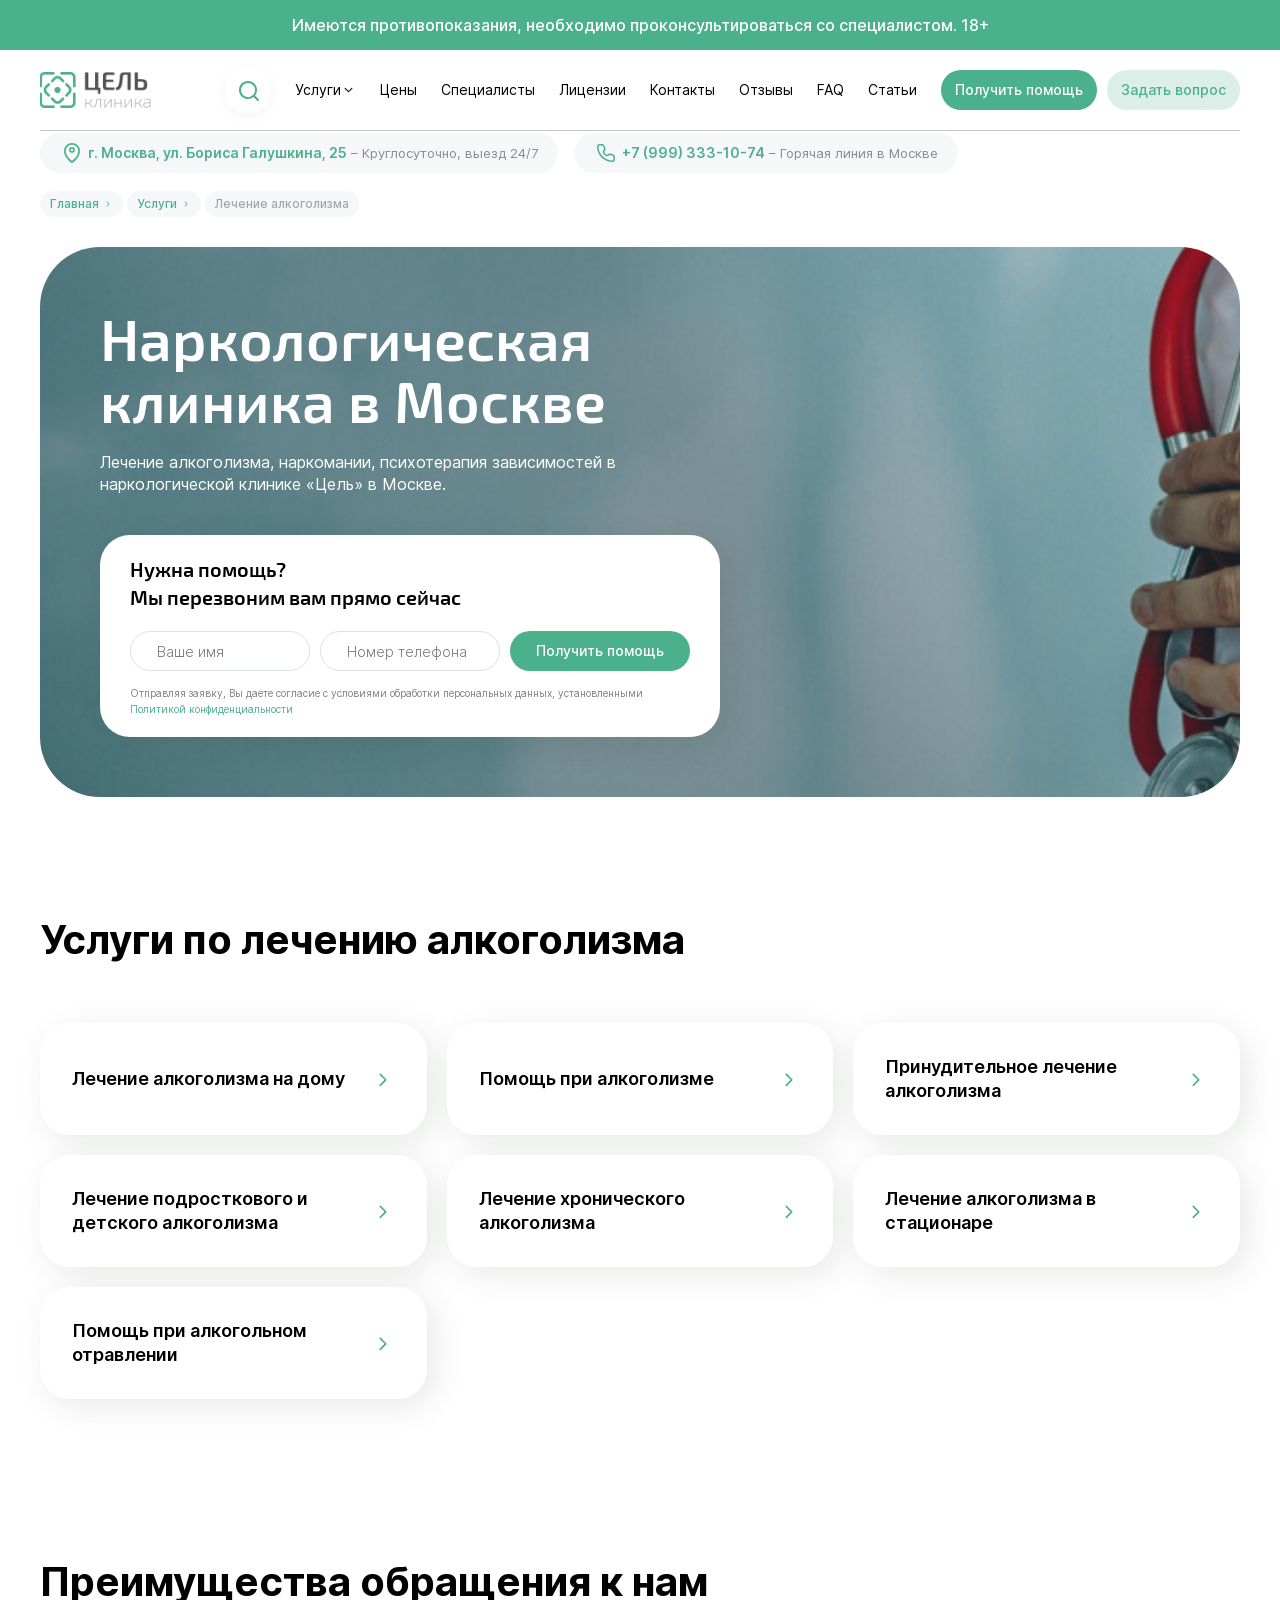
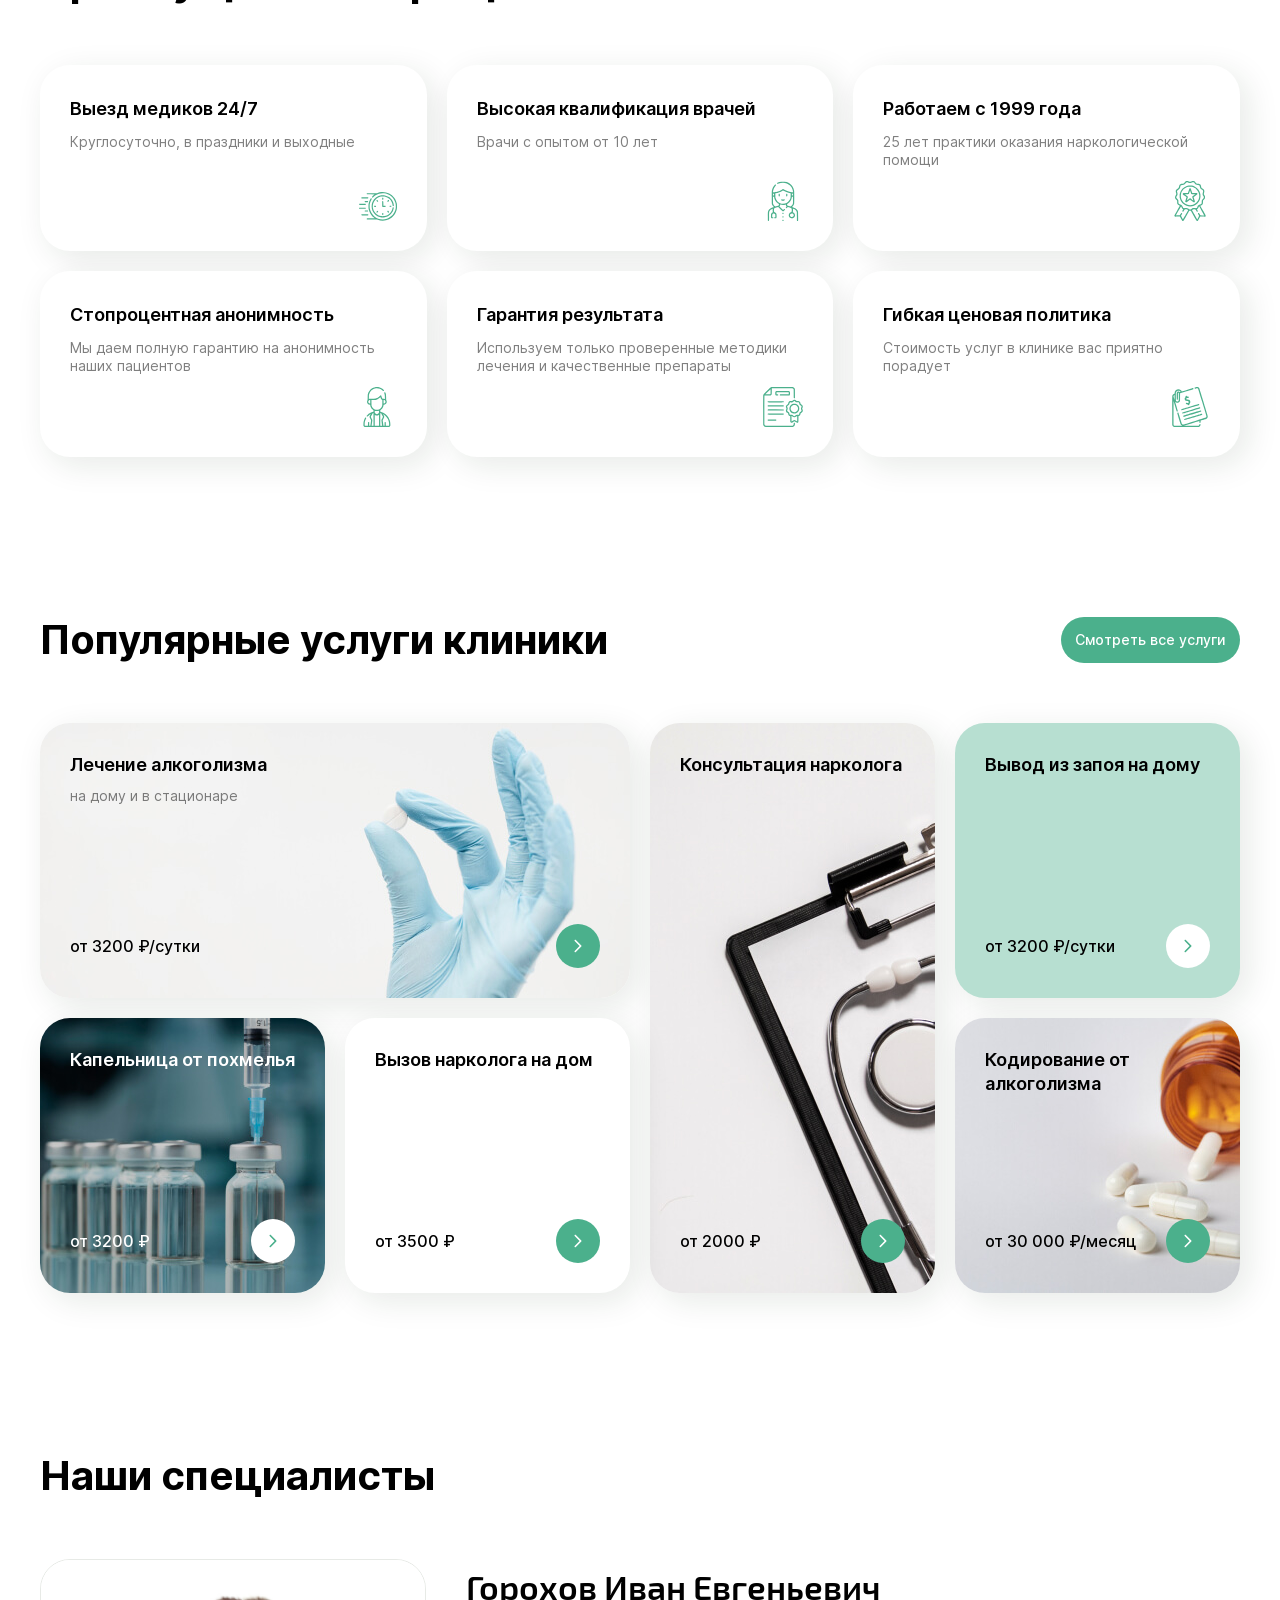
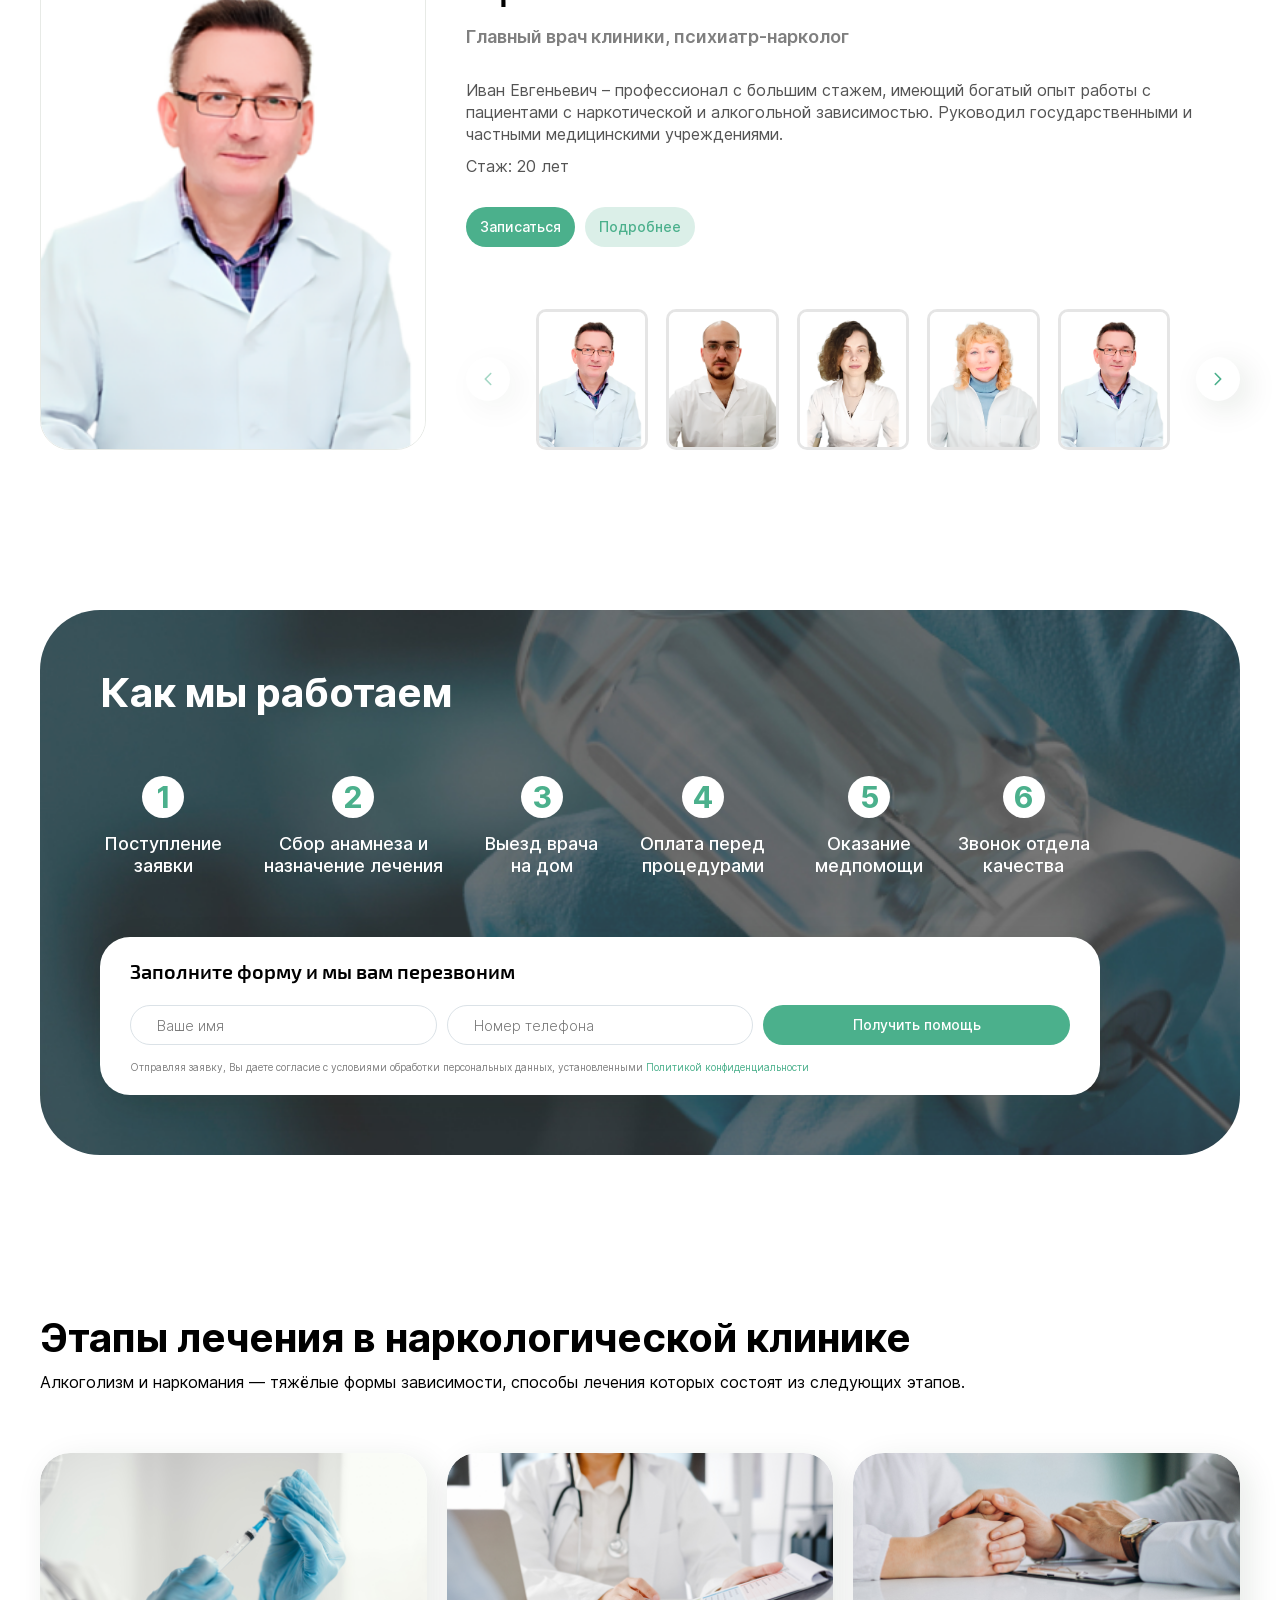
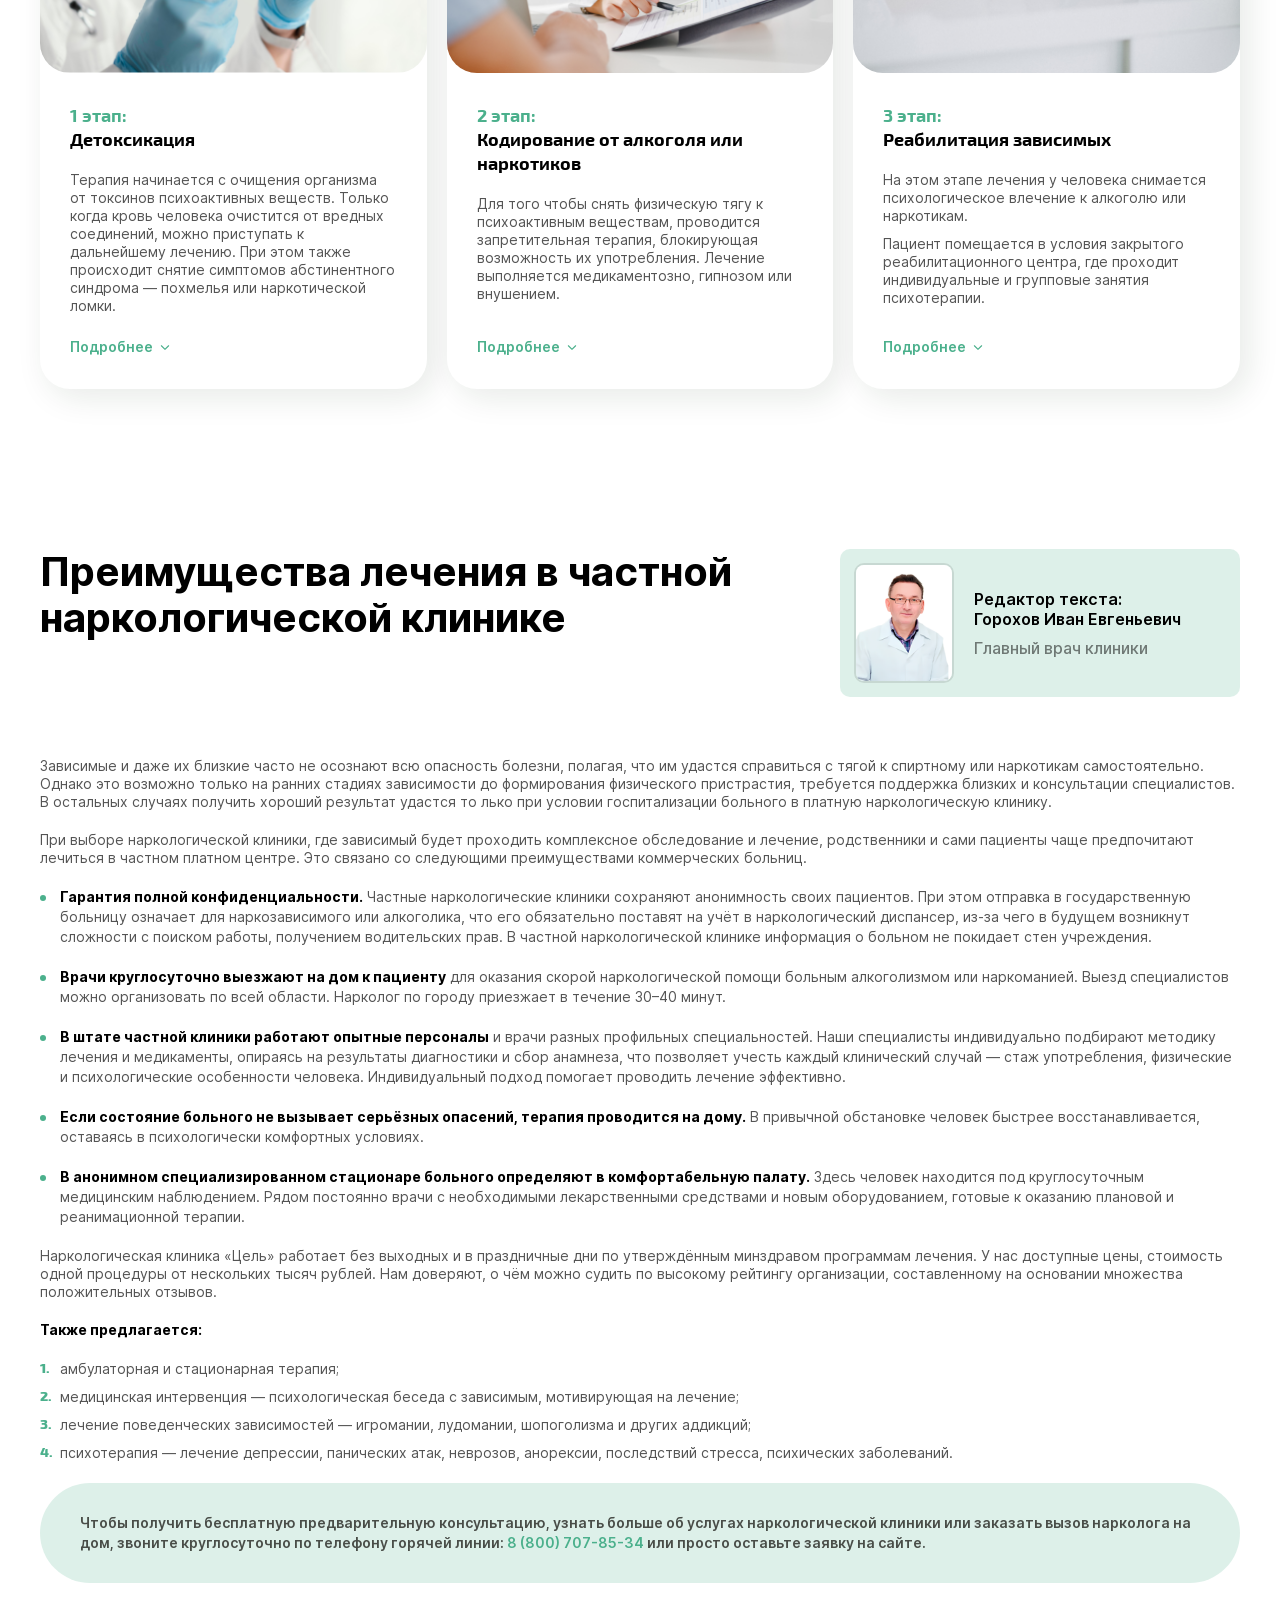
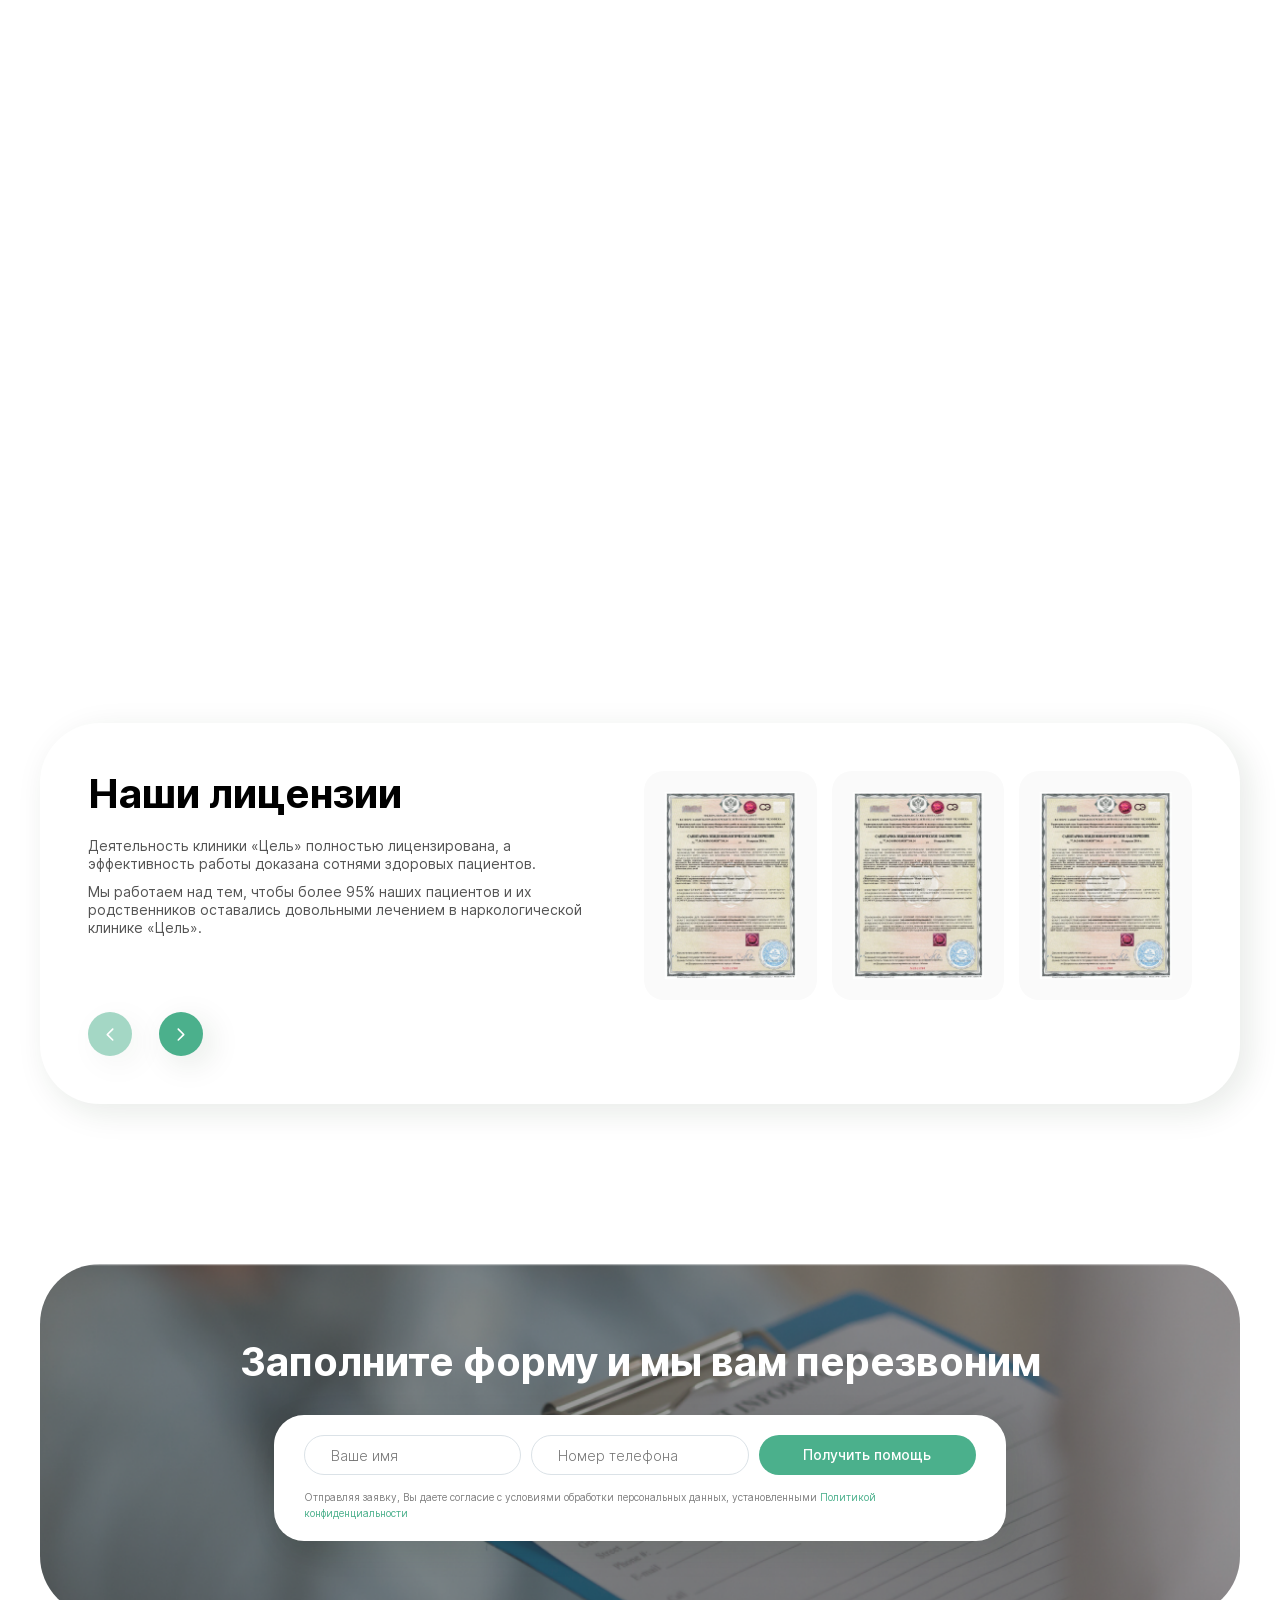
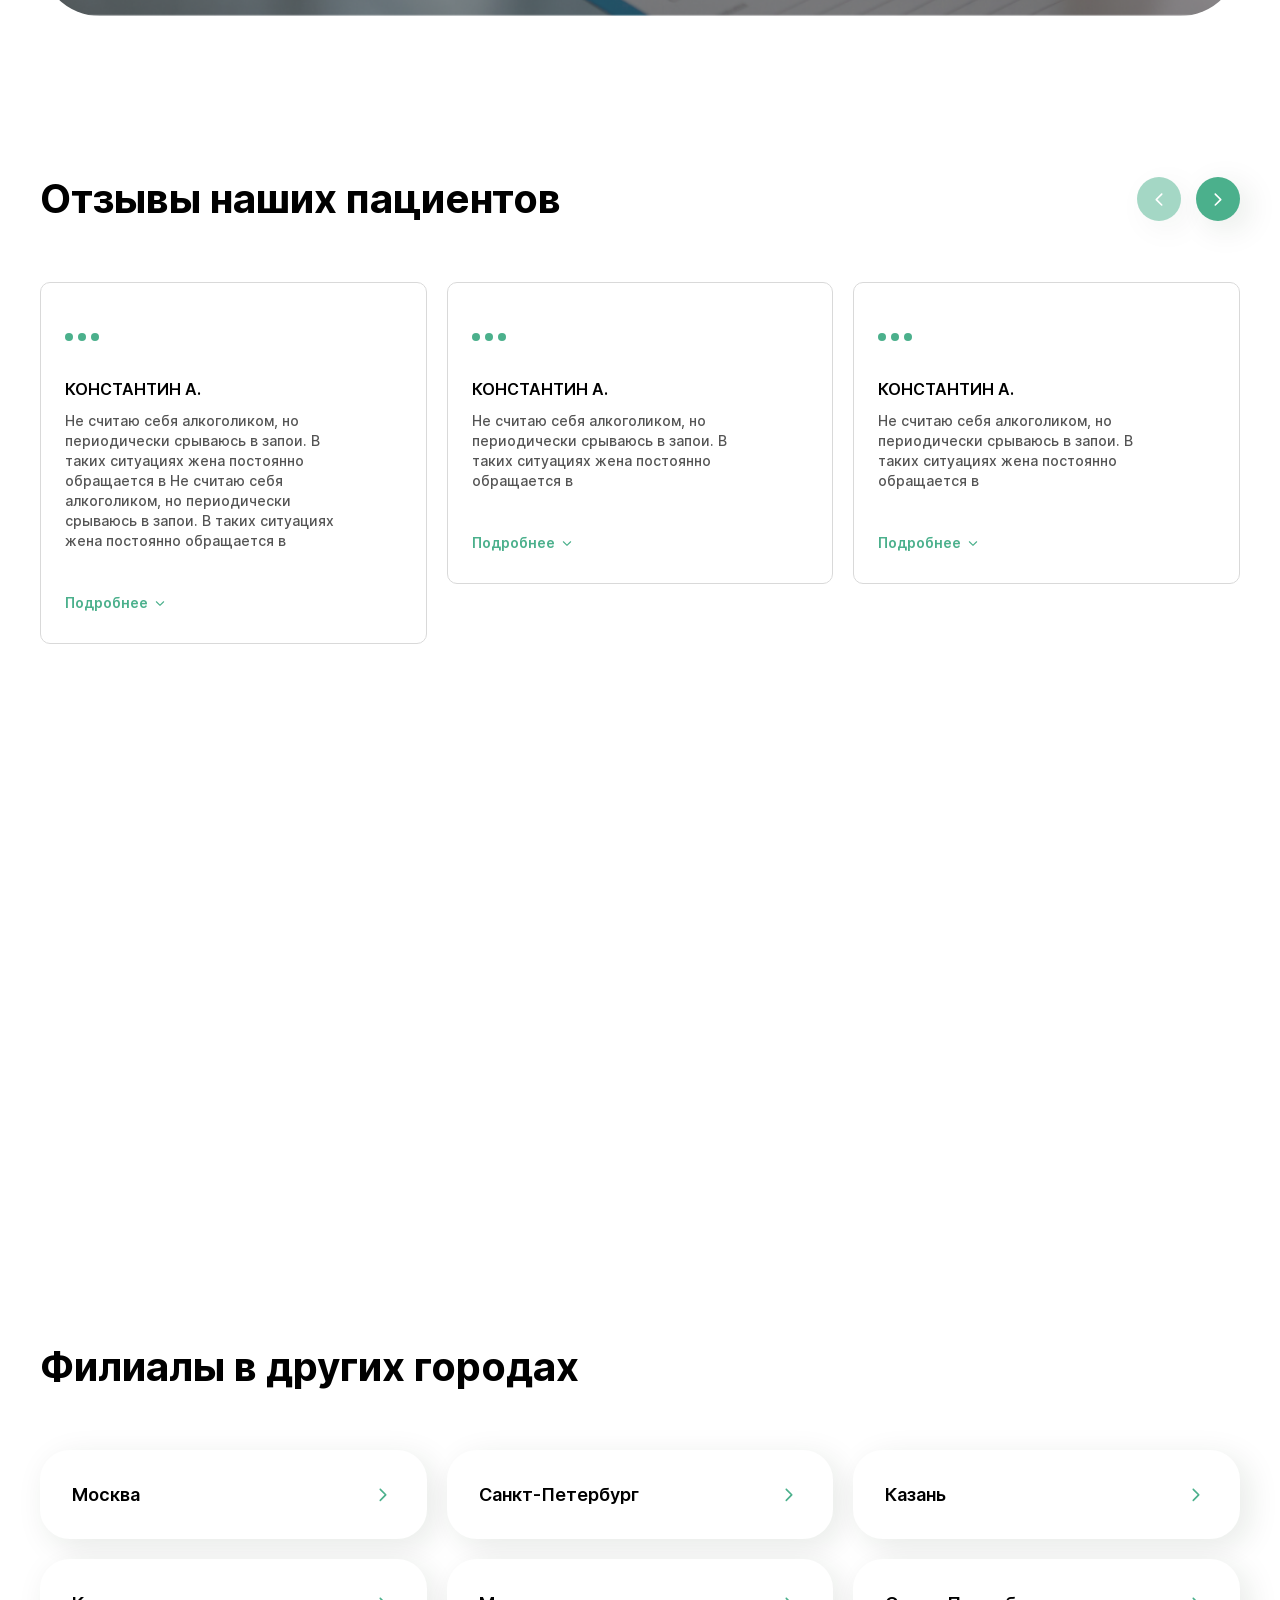
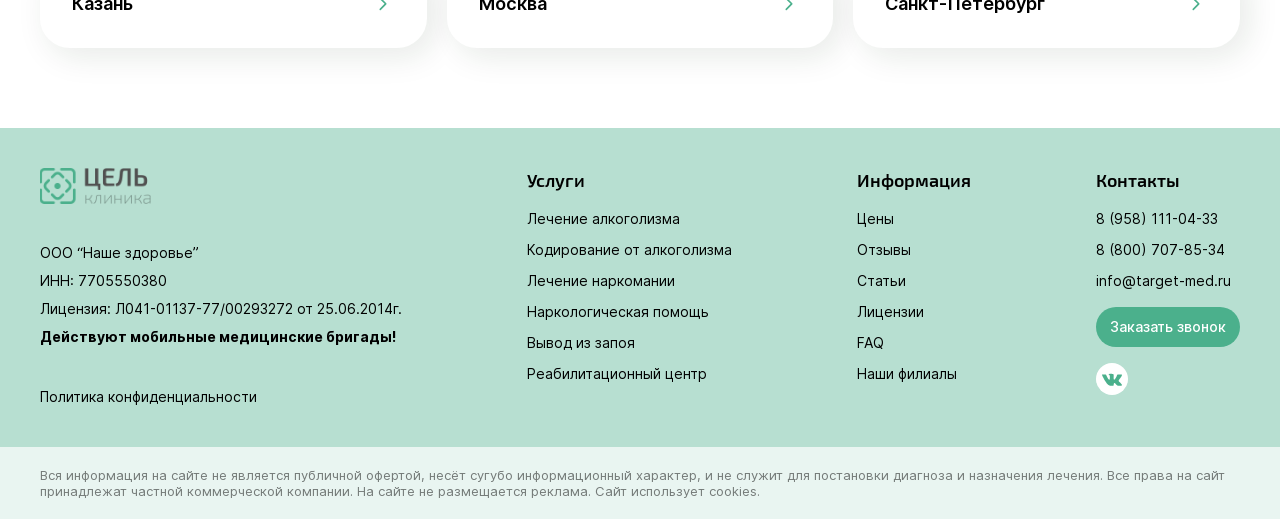
==== service.html @ e25e459a "layout" ====
<!DOCTYPE html>
<html lang="ru">

<head>
    <meta charset="UTF-8">
    <meta name="viewport" content="width=device-width, initial-scale=1.0">
    <title>Главная</title>
    <link rel="stylesheet" href="assets/css/normalize.css">
    <link rel="stylesheet" href="assets/css/build/aos.css">
    <link rel="stylesheet" href="assets/css/build/swiper.css">
    <link rel="stylesheet" href="assets/css/build/fancybox.css">
    <link rel="stylesheet" href="assets/css/style.css">
    <script defer src="assets/js/build/aos.js"></script>
    <script defer src="assets/js/build/mask.js"></script>
    <script defer src="assets/js/build/swiper.js"></script>
    <script defer src="assets/js/build/fancybox.js"></script>
    <script defer src="assets/js/main.js"></script>
    <script type="text/javascript">
        document.addEventListener('DOMContentLoaded', function () {
            let flagMap = false;
            document.addEventListener('scroll', function () {
                const blockMap = document.getElementById('map');
                const posTop = blockMap.getBoundingClientRect().top;

                if (posTop < window.innerHeight && !flagMap) {
                    if (!document.querySelector('[src="https://api-maps.yandex.ru/2.1/?apikey=ваш API-ключ&lang=ru_RU"]')) {
                        const script = document.createElement('script');
                        script.type = 'text/javascript';
                        script.src = 'https://api-maps.yandex.ru/2.1/?apikey=ваш API-ключ&lang=ru_RU';
                        document.head.appendChild(script);
                    }

                    ymaps.ready(init);

                    function init() {
                        const map = document.querySelector('#map');

                        if (map) {
                            var myMap = new ymaps.Map("map", {
                                center: [47.228163, 39.714641],
                                zoom: 14,
                            });

                            var myPlacemark = new ymaps.Placemark([47.228163, 39.714641], {}, {
                                iconLayout: 'default#image',
                                iconImageHref: 'assets/img/icons/map-marker.svg',
                                iconImageSize: [30, 30],
                            });

                            myMap.geoObjects.add(myPlacemark);
                            myMap.behaviors.disable('scrollZoom');
                        }
                    }

                    flagMap = true;
                }
            });
        });
    </script>
</head>

<body>
    <div class="contraindications" data-aos="fade-down" data-aos-duration="600">
        <div class="contraindications__container container">
            <p class="contraindications__text">
                Имеются противопоказания, необходимо проконсультироваться со специалистом.&nbsp;18+
            </p>
        </div>
    </div>
    <header class="header">
        <div class="header__container container">
            <div class="header__wrapper">
                <a href="/" class="header__logo logo" data-aos="zoom-in" data-aos-duration="600">
                    <img src="assets/img/logo.svg" alt="" class="logo__img">
                </a>
                <button class="header__menu-open open-menu">
                    <svg width="24" height="24" viewBox="0 0 24 24" fill="none" xmlns="http://www.w3.org/2000/svg">
                        <path fill-rule="evenodd" clip-rule="evenodd"
                            d="M4 6.87179C4 6.39032 4.38783 6 4.86624 6H19.1338C19.6122 6 20 6.39032 20 6.87179C20 7.35327 19.6122 7.74359 19.1338 7.74359H4.86624C4.38783 7.74359 4 7.35327 4 6.87179ZM4 12C4 11.5185 4.38783 11.1282 4.86624 11.1282H19.1338C19.6122 11.1282 20 11.5185 20 12C20 12.4815 19.6122 12.8718 19.1338 12.8718H4.86624C4.38783 12.8718 4 12.4815 4 12ZM4 17.1282C4 16.6467 4.38783 16.2564 4.86624 16.2564H19.1338C19.6122 16.2564 20 16.6467 20 17.1282C20 17.6097 19.6122 18 19.1338 18H4.86624C4.38783 18 4 17.6097 4 17.1282Z"
                            fill="black" />
                    </svg>
                </button>
                <div class="header__content">
                    <div class="header__search-wrapper">
                        <button class="header__search-open search-open" data-aos="zoom-in" data-aos-duration="600">
                            <svg width="21" height="21" viewBox="0 0 21 21" fill="none"
                                xmlns="http://www.w3.org/2000/svg">
                                <path
                                    d="M20.7094 19.2899L16.9994 15.6099C18.4395 13.8143 19.1369 11.5352 18.9482 9.2412C18.7595 6.94721 17.6991 4.81269 15.9849 3.27655C14.2708 1.74041 12.0332 0.919414 9.73234 0.982375C7.43145 1.04534 5.24214 1.98747 3.61456 3.61505C1.98698 5.24263 1.04485 7.43194 0.981887 9.73283C0.918926 12.0337 1.73992 14.2713 3.27606 15.9854C4.8122 17.6996 6.94672 18.76 9.24072 18.9487C11.5347 19.1374 13.8138 18.44 15.6094 16.9999L19.2894 20.6799C19.3824 20.7736 19.493 20.848 19.6148 20.8988C19.7367 20.9496 19.8674 20.9757 19.9994 20.9757C20.1314 20.9757 20.2621 20.9496 20.384 20.8988C20.5059 20.848 20.6165 20.7736 20.7094 20.6799C20.8897 20.4934 20.9904 20.2442 20.9904 19.9849C20.9904 19.7256 20.8897 19.4764 20.7094 19.2899ZM9.99942 16.9999C8.61495 16.9999 7.26157 16.5894 6.11042 15.8202C4.95928 15.051 4.06207 13.9578 3.53226 12.6787C3.00245 11.3996 2.86382 9.99214 3.13392 8.63427C3.40402 7.27641 4.0707 6.02912 5.04967 5.05016C6.02864 4.07119 7.27592 3.4045 8.63378 3.13441C9.99165 2.86431 11.3991 3.00293 12.6782 3.53275C13.9573 4.06256 15.0505 4.95977 15.8197 6.11091C16.5889 7.26206 16.9994 8.61544 16.9994 9.9999C16.9994 11.8564 16.2619 13.6369 14.9492 14.9497C13.6364 16.2624 11.8559 16.9999 9.99942 16.9999Z"
                                    fill="#4BB08C" />
                            </svg>
                        </button>
                        <form action="/search/" method="post" class="header__search-form search-form">
                            <label class="search-form__label">
                                <input name="s" type="text" class="search-form__input" placeholder="Поиск по сайту">
                            </label>
                            <div class="search-form__btn-close search-close"></div>
                        </form>
                    </div>
                    <button class="header__menu-close close-menu">
                        <svg width="24" height="24" viewBox="0 0 24 24" fill="none" xmlns="http://www.w3.org/2000/svg">
                            <path d="M24 1L1 24" stroke="#000" stroke-width="3"></path>
                            <path d="M24 24L1 1" stroke="#000" stroke-width="3"></path>
                        </svg>
                    </button>
                    <nav class="header__menu menu" data-aos="zoom-in" data-aos-duration="600">
                        <ul class="menu__list">
                            <li class="menu__item menu-item">
                                <a href="#" class="menu__link">
                                    <span class="menu__link-text">
                                        Услуги
                                    </span>
                                    <span class="menu__link-icon">
                                        <svg width="15" height="16" viewBox="0 0 15 16" fill="none"
                                            xmlns="http://www.w3.org/2000/svg">
                                            <path fill-rule="evenodd" clip-rule="evenodd"
                                                d="M11.2701 5.93378C11.0704 5.73408 10.7467 5.73408 10.547 5.93378L7.49947 8.98128L4.45196 5.93378C4.25226 5.73408 3.92849 5.73408 3.72879 5.93378C3.52909 6.13348 3.52909 6.45725 3.72879 6.65695L7.13788 10.066C7.33758 10.2657 7.66136 10.2657 7.86106 10.066L11.2701 6.65695C11.4698 6.45725 11.4698 6.13348 11.2701 5.93378Z"
                                                fill="black" />
                                        </svg>
                                    </span>
                                </a>
                                <span class="menu__item-open-btn">
                                    <svg width="12" height="8" viewBox="0 0 12 8" fill="none"
                                        xmlns="http://www.w3.org/2000/svg">
                                        <path d="M11 1L6 6L1 1" stroke="#000" stroke-width="1.5"></path>
                                    </svg>
                                </span>
                                <ul class="menu__dropdown">
                                    <li class="menu__dropdown-item menu-item">
                                        <a href="#" class="menu__dropdown-link">
                                            <span class="menu__dropdown-link-text">
                                                Лечение алкоголизма
                                            </span>
                                            <span class="menu__dropdown-link-icon">
                                                <svg width="6" height="12" viewBox="0 0 6 12" fill="none"
                                                    xmlns="http://www.w3.org/2000/svg">
                                                    <path fill-rule="evenodd" clip-rule="evenodd"
                                                        d="M0.24471 0.972649C-0.0215564 1.23892 -0.0215564 1.67062 0.24471 1.93689L4.30805 6.00022L0.24471 10.0636C-0.0215564 10.3298 -0.0215564 10.7615 0.24471 11.0278C0.510977 11.2941 0.94268 11.2941 1.20895 11.0278L5.7544 6.48234C6.02067 6.21607 6.02067 5.78437 5.7544 5.5181L1.20895 0.972649C0.94268 0.706383 0.510977 0.706383 0.24471 0.972649Z"
                                                        fill="#545454" />
                                                </svg>
                                            </span>
                                        </a>
                                        <span class="menu__item-open-btn">
                                            <svg width="12" height="8" viewBox="0 0 12 8" fill="none"
                                                xmlns="http://www.w3.org/2000/svg">
                                                <path d="M11 1L6 6L1 1" stroke="#000" stroke-width="1.5"></path>
                                            </svg>
                                        </span>
                                        <ul class="menu__dropdown">
                                            <li class="menu__dropdown-item menu-item">
                                                <a href="#" class="menu__dropdown-link">
                                                    <span class="menu__dropdown-link-text">
                                                        Лечение алкоголизма на дому
                                                    </span>
                                                </a>
                                            </li>
                                            <li class="menu__dropdown-item menu-item">
                                                <a href="#" class="menu__dropdown-link">
                                                    <span class="menu__dropdown-link-text">
                                                        Помощь при алкоголизме
                                                    </span>
                                                </a>
                                            </li>
                                            <li class="menu__dropdown-item menu-item">
                                                <a href="#" class="menu__dropdown-link">
                                                    <span class="menu__dropdown-link-text">
                                                        Принудительное лечение алкоголизма
                                                    </span>
                                                </a>
                                            </li>
                                            <li class="menu__dropdown-item menu-item">
                                                <a href="#" class="menu__dropdown-link">
                                                    <span class="menu__dropdown-link-text">
                                                        Лечение подросткового и детского алкоголизма
                                                    </span>
                                                </a>
                                            </li>
                                            <li class="menu__dropdown-item menu-item">
                                                <a href="#" class="menu__dropdown-link">
                                                    <span class="menu__dropdown-link-text">
                                                        Лечение хронического алкоголизма
                                                    </span>
                                                </a>
                                            </li>
                                            <li class="menu__dropdown-item menu-item">
                                                <a href="#" class="menu__dropdown-link">
                                                    <span class="menu__dropdown-link-text">
                                                        Лечение алкоголизма в стационаре
                                                    </span>
                                                </a>
                                            </li>
                                            <li class="menu__dropdown-item menu-item">
                                                <a href="#" class="menu__dropdown-link">
                                                    <span class="menu__dropdown-link-text">
                                                        Помощь при алкогольном отравлении
                                                    </span>
                                                </a>
                                            </li>
                                            <li class="menu__dropdown-item menu-item">
                                                <a href="#" class="menu__dropdown-link">
                                                    <span class="menu__dropdown-link-text">
                                                        Лечение пивного алкоголизма
                                                    </span>
                                                </a>
                                            </li>
                                            <li class="menu__dropdown-item menu-item">
                                                <a href="#" class="menu__dropdown-link">
                                                    <span class="menu__dropdown-link-text">
                                                        Лечение женского алкоголизма
                                                    </span>
                                                </a>
                                            </li>
                                        </ul>
                                    </li>
                                    <li class="menu__dropdown-item menu-item">
                                        <a href="#" class="menu__dropdown-link">
                                            <span class="menu__dropdown-link-text">
                                                Кодирование от алкоголизма
                                            </span>
                                            <span class="menu__dropdown-link-icon">
                                                <svg width="6" height="12" viewBox="0 0 6 12" fill="none"
                                                    xmlns="http://www.w3.org/2000/svg">
                                                    <path fill-rule="evenodd" clip-rule="evenodd"
                                                        d="M0.24471 0.972649C-0.0215564 1.23892 -0.0215564 1.67062 0.24471 1.93689L4.30805 6.00022L0.24471 10.0636C-0.0215564 10.3298 -0.0215564 10.7615 0.24471 11.0278C0.510977 11.2941 0.94268 11.2941 1.20895 11.0278L5.7544 6.48234C6.02067 6.21607 6.02067 5.78437 5.7544 5.5181L1.20895 0.972649C0.94268 0.706383 0.510977 0.706383 0.24471 0.972649Z"
                                                        fill="#545454" />
                                                </svg>
                                            </span>
                                        </a>
                                        <span class="menu__item-open-btn">
                                            <svg width="12" height="8" viewBox="0 0 12 8" fill="none"
                                                xmlns="http://www.w3.org/2000/svg">
                                                <path d="M11 1L6 6L1 1" stroke="#000" stroke-width="1.5"></path>
                                            </svg>
                                        </span>
                                        <ul class="menu__dropdown">
                                            <li class="menu__dropdown-item menu-item">
                                                <a href="#" class="menu__dropdown-link">
                                                    <span class="menu__dropdown-link-text">
                                                        Лечение алкоголизма на дому
                                                    </span>
                                                </a>
                                            </li>
                                            <li class="menu__dropdown-item menu-item">
                                                <a href="#" class="menu__dropdown-link">
                                                    <span class="menu__dropdown-link-text">
                                                        Помощь при алкоголизме
                                                    </span>
                                                </a>
                                            </li>
                                            <li class="menu__dropdown-item menu-item">
                                                <a href="#" class="menu__dropdown-link">
                                                    <span class="menu__dropdown-link-text">
                                                        Принудительное лечение алкоголизма
                                                    </span>
                                                </a>
                                            </li>
                                            <li class="menu__dropdown-item menu-item">
                                                <a href="#" class="menu__dropdown-link">
                                                    <span class="menu__dropdown-link-text">
                                                        Лечение подросткового и детского алкоголизмаs
                                                    </span>
                                                </a>
                                            </li>
                                            <li class="menu__dropdown-item menu-item">
                                                <a href="#" class="menu__dropdown-link">
                                                    <span class="menu__dropdown-link-text">
                                                        Лечение хронического алкоголизма
                                                    </span>
                                                </a>
                                            </li>
                                            <li class="menu__dropdown-item menu-item">
                                                <a href="#" class="menu__dropdown-link">
                                                    <span class="menu__dropdown-link-text">
                                                        Лечение алкоголизма в стационаре
                                                    </span>
                                                </a>
                                            </li>
                                            <li class="menu__dropdown-item menu-item">
                                                <a href="#" class="menu__dropdown-link">
                                                    <span class="menu__dropdown-link-text">
                                                        Помощь при алкогольном отравлении
                                                    </span>
                                                </a>
                                            </li>
                                            <li class="menu__dropdown-item menu-item">
                                                <a href="#" class="menu__dropdown-link">
                                                    <span class="menu__dropdown-link-text">
                                                        Лечение пивного алкоголизма
                                                    </span>
                                                </a>
                                            </li>
                                            <li class="menu__dropdown-item menu-item">
                                                <a href="#" class="menu__dropdown-link">
                                                    <span class="menu__dropdown-link-text">
                                                        Лечение женского алкоголизма
                                                    </span>
                                                </a>
                                            </li>
                                        </ul>
                                    </li>
                                    <li class="menu__dropdown-item menu-item">
                                        <a href="#" class="menu__dropdown-link">
                                            <span class="menu__dropdown-link-text">
                                                Лечение наркомании
                                            </span>
                                            <span class="menu__dropdown-link-icon">
                                                <svg width="6" height="12" viewBox="0 0 6 12" fill="none"
                                                    xmlns="http://www.w3.org/2000/svg">
                                                    <path fill-rule="evenodd" clip-rule="evenodd"
                                                        d="M0.24471 0.972649C-0.0215564 1.23892 -0.0215564 1.67062 0.24471 1.93689L4.30805 6.00022L0.24471 10.0636C-0.0215564 10.3298 -0.0215564 10.7615 0.24471 11.0278C0.510977 11.2941 0.94268 11.2941 1.20895 11.0278L5.7544 6.48234C6.02067 6.21607 6.02067 5.78437 5.7544 5.5181L1.20895 0.972649C0.94268 0.706383 0.510977 0.706383 0.24471 0.972649Z"
                                                        fill="#545454" />
                                                </svg>
                                            </span>
                                        </a>
                                        <span class="menu__item-open-btn">
                                            <svg width="12" height="8" viewBox="0 0 12 8" fill="none"
                                                xmlns="http://www.w3.org/2000/svg">
                                                <path d="M11 1L6 6L1 1" stroke="#000" stroke-width="1.5"></path>
                                            </svg>
                                        </span>
                                        <ul class="menu__dropdown">
                                            <li class="menu__dropdown-item menu-item">
                                                <a href="#" class="menu__dropdown-link">
                                                    <span class="menu__dropdown-link-text">
                                                        Лечение алкоголизма на дому
                                                    </span>
                                                </a>
                                            </li>
                                            <li class="menu__dropdown-item menu-item">
                                                <a href="#" class="menu__dropdown-link">
                                                    <span class="menu__dropdown-link-text">
                                                        Помощь при алкоголизме
                                                    </span>
                                                </a>
                                            </li>
                                            <li class="menu__dropdown-item menu-item">
                                                <a href="#" class="menu__dropdown-link">
                                                    <span class="menu__dropdown-link-text">
                                                        Принудительное лечение алкоголизма
                                                    </span>
                                                </a>
                                            </li>
                                            <li class="menu__dropdown-item menu-item">
                                                <a href="#" class="menu__dropdown-link">
                                                    <span class="menu__dropdown-link-text">
                                                        Лечение подросткового и детского алкоголизмаs
                                                    </span>
                                                </a>
                                            </li>
                                            <li class="menu__dropdown-item menu-item">
                                                <a href="#" class="menu__dropdown-link">
                                                    <span class="menu__dropdown-link-text">
                                                        Лечение хронического алкоголизма
                                                    </span>
                                                </a>
                                            </li>
                                            <li class="menu__dropdown-item menu-item">
                                                <a href="#" class="menu__dropdown-link">
                                                    <span class="menu__dropdown-link-text">
                                                        Лечение алкоголизма в стационаре
                                                    </span>
                                                </a>
                                            </li>
                                            <li class="menu__dropdown-item menu-item">
                                                <a href="#" class="menu__dropdown-link">
                                                    <span class="menu__dropdown-link-text">
                                                        Помощь при алкогольном отравлении
                                                    </span>
                                                </a>
                                            </li>
                                            <li class="menu__dropdown-item menu-item">
                                                <a href="#" class="menu__dropdown-link">
                                                    <span class="menu__dropdown-link-text">
                                                        Лечение пивного алкоголизма
                                                    </span>
                                                </a>
                                            </li>
                                            <li class="menu__dropdown-item menu-item">
                                                <a href="#" class="menu__dropdown-link">
                                                    <span class="menu__dropdown-link-text">
                                                        Лечение женского алкоголизма
                                                    </span>
                                                </a>
                                            </li>
                                        </ul>
                                    </li>
                                    <li class="menu__dropdown-item menu-item">
                                        <a href="#" class="menu__dropdown-link">
                                            <span class="menu__dropdown-link-text">
                                                Наркологическая помощь
                                            </span>
                                            <span class="menu__dropdown-link-icon">
                                                <svg width="6" height="12" viewBox="0 0 6 12" fill="none"
                                                    xmlns="http://www.w3.org/2000/svg">
                                                    <path fill-rule="evenodd" clip-rule="evenodd"
                                                        d="M0.24471 0.972649C-0.0215564 1.23892 -0.0215564 1.67062 0.24471 1.93689L4.30805 6.00022L0.24471 10.0636C-0.0215564 10.3298 -0.0215564 10.7615 0.24471 11.0278C0.510977 11.2941 0.94268 11.2941 1.20895 11.0278L5.7544 6.48234C6.02067 6.21607 6.02067 5.78437 5.7544 5.5181L1.20895 0.972649C0.94268 0.706383 0.510977 0.706383 0.24471 0.972649Z"
                                                        fill="#545454" />
                                                </svg>
                                            </span>
                                        </a>
                                        <span class="menu__item-open-btn">
                                            <svg width="12" height="8" viewBox="0 0 12 8" fill="none"
                                                xmlns="http://www.w3.org/2000/svg">
                                                <path d="M11 1L6 6L1 1" stroke="#000" stroke-width="1.5"></path>
                                            </svg>
                                        </span>
                                        <ul class="menu__dropdown">
                                            <li class="menu__dropdown-item menu-item">
                                                <a href="#" class="menu__dropdown-link">
                                                    <span class="menu__dropdown-link-text">
                                                        Лечение алкоголизма на дому
                                                    </span>
                                                </a>
                                            </li>
                                            <li class="menu__dropdown-item menu-item">
                                                <a href="#" class="menu__dropdown-link">
                                                    <span class="menu__dropdown-link-text">
                                                        Помощь при алкоголизме
                                                    </span>
                                                </a>
                                            </li>
                                            <li class="menu__dropdown-item menu-item">
                                                <a href="#" class="menu__dropdown-link">
                                                    <span class="menu__dropdown-link-text">
                                                        Принудительное лечение алкоголизма
                                                    </span>
                                                </a>
                                            </li>
                                            <li class="menu__dropdown-item menu-item">
                                                <a href="#" class="menu__dropdown-link">
                                                    <span class="menu__dropdown-link-text">
                                                        Лечение подросткового и детского алкоголизмаs
                                                    </span>
                                                </a>
                                            </li>
                                            <li class="menu__dropdown-item menu-item">
                                                <a href="#" class="menu__dropdown-link">
                                                    <span class="menu__dropdown-link-text">
                                                        Лечение хронического алкоголизма
                                                    </span>
                                                </a>
                                            </li>
                                            <li class="menu__dropdown-item menu-item">
                                                <a href="#" class="menu__dropdown-link">
                                                    <span class="menu__dropdown-link-text">
                                                        Лечение алкоголизма в стационаре
                                                    </span>
                                                </a>
                                            </li>
                                            <li class="menu__dropdown-item menu-item">
                                                <a href="#" class="menu__dropdown-link">
                                                    <span class="menu__dropdown-link-text">
                                                        Помощь при алкогольном отравлении
                                                    </span>
                                                </a>
                                            </li>
                                            <li class="menu__dropdown-item menu-item">
                                                <a href="#" class="menu__dropdown-link">
                                                    <span class="menu__dropdown-link-text">
                                                        Лечение пивного алкоголизма
                                                    </span>
                                                </a>
                                            </li>
                                            <li class="menu__dropdown-item menu-item">
                                                <a href="#" class="menu__dropdown-link">
                                                    <span class="menu__dropdown-link-text">
                                                        Лечение женского алкоголизма
                                                    </span>
                                                </a>
                                            </li>
                                        </ul>
                                    </li>
                                    <li class="menu__dropdown-item menu-item">
                                        <a href="#" class="menu__dropdown-link">
                                            <span class="menu__dropdown-link-text">
                                                Вывод из запоя
                                            </span>
                                            <span class="menu__dropdown-link-icon">
                                                <svg width="6" height="12" viewBox="0 0 6 12" fill="none"
                                                    xmlns="http://www.w3.org/2000/svg">
                                                    <path fill-rule="evenodd" clip-rule="evenodd"
                                                        d="M0.24471 0.972649C-0.0215564 1.23892 -0.0215564 1.67062 0.24471 1.93689L4.30805 6.00022L0.24471 10.0636C-0.0215564 10.3298 -0.0215564 10.7615 0.24471 11.0278C0.510977 11.2941 0.94268 11.2941 1.20895 11.0278L5.7544 6.48234C6.02067 6.21607 6.02067 5.78437 5.7544 5.5181L1.20895 0.972649C0.94268 0.706383 0.510977 0.706383 0.24471 0.972649Z"
                                                        fill="#545454" />
                                                </svg>
                                            </span>
                                        </a>
                                        <span class="menu__item-open-btn">
                                            <svg width="12" height="8" viewBox="0 0 12 8" fill="none"
                                                xmlns="http://www.w3.org/2000/svg">
                                                <path d="M11 1L6 6L1 1" stroke="#000" stroke-width="1.5"></path>
                                            </svg>
                                        </span>
                                        <ul class="menu__dropdown">
                                            <li class="menu__dropdown-item menu-item">
                                                <a href="#" class="menu__dropdown-link">
                                                    <span class="menu__dropdown-link-text">
                                                        Лечение алкоголизма на дому
                                                    </span>
                                                </a>
                                            </li>
                                            <li class="menu__dropdown-item menu-item">
                                                <a href="#" class="menu__dropdown-link">
                                                    <span class="menu__dropdown-link-text">
                                                        Помощь при алкоголизме
                                                    </span>
                                                </a>
                                            </li>
                                            <li class="menu__dropdown-item menu-item">
                                                <a href="#" class="menu__dropdown-link">
                                                    <span class="menu__dropdown-link-text">
                                                        Принудительное лечение алкоголизма
                                                    </span>
                                                </a>
                                            </li>
                                            <li class="menu__dropdown-item menu-item">
                                                <a href="#" class="menu__dropdown-link">
                                                    <span class="menu__dropdown-link-text">
                                                        Лечение подросткового и детского алкоголизмаs
                                                    </span>
                                                </a>
                                            </li>
                                            <li class="menu__dropdown-item menu-item">
                                                <a href="#" class="menu__dropdown-link">
                                                    <span class="menu__dropdown-link-text">
                                                        Лечение хронического алкоголизма
                                                    </span>
                                                </a>
                                            </li>
                                            <li class="menu__dropdown-item menu-item">
                                                <a href="#" class="menu__dropdown-link">
                                                    <span class="menu__dropdown-link-text">
                                                        Лечение алкоголизма в стационаре
                                                    </span>
                                                </a>
                                            </li>
                                            <li class="menu__dropdown-item menu-item">
                                                <a href="#" class="menu__dropdown-link">
                                                    <span class="menu__dropdown-link-text">
                                                        Помощь при алкогольном отравлении
                                                    </span>
                                                </a>
                                            </li>
                                            <li class="menu__dropdown-item menu-item">
                                                <a href="#" class="menu__dropdown-link">
                                                    <span class="menu__dropdown-link-text">
                                                        Лечение пивного алкоголизма
                                                    </span>
                                                </a>
                                            </li>
                                            <li class="menu__dropdown-item menu-item">
                                                <a href="#" class="menu__dropdown-link">
                                                    <span class="menu__dropdown-link-text">
                                                        Лечение женского алкоголизма
                                                    </span>
                                                </a>
                                            </li>
                                        </ul>
                                    </li>
                                    <li class="menu__dropdown-item menu-item">
                                        <a href="#" class="menu__dropdown-link">
                                            <span class="menu__dropdown-link-text">
                                                Реабилитационный центр
                                            </span>
                                            <span class="menu__dropdown-link-icon">
                                                <svg width="6" height="12" viewBox="0 0 6 12" fill="none"
                                                    xmlns="http://www.w3.org/2000/svg">
                                                    <path fill-rule="evenodd" clip-rule="evenodd"
                                                        d="M0.24471 0.972649C-0.0215564 1.23892 -0.0215564 1.67062 0.24471 1.93689L4.30805 6.00022L0.24471 10.0636C-0.0215564 10.3298 -0.0215564 10.7615 0.24471 11.0278C0.510977 11.2941 0.94268 11.2941 1.20895 11.0278L5.7544 6.48234C6.02067 6.21607 6.02067 5.78437 5.7544 5.5181L1.20895 0.972649C0.94268 0.706383 0.510977 0.706383 0.24471 0.972649Z"
                                                        fill="#545454" />
                                                </svg>
                                            </span>
                                        </a>
                                        <span class="menu__item-open-btn">
                                            <svg width="12" height="8" viewBox="0 0 12 8" fill="none"
                                                xmlns="http://www.w3.org/2000/svg">
                                                <path d="M11 1L6 6L1 1" stroke="#000" stroke-width="1.5"></path>
                                            </svg>
                                        </span>
                                        <ul class="menu__dropdown">
                                            <li class="menu__dropdown-item menu-item">
                                                <a href="#" class="menu__dropdown-link">
                                                    <span class="menu__dropdown-link-text">
                                                        Лечение алкоголизма на дому
                                                    </span>
                                                </a>
                                            </li>
                                            <li class="menu__dropdown-item menu-item">
                                                <a href="#" class="menu__dropdown-link">
                                                    <span class="menu__dropdown-link-text">
                                                        Помощь при алкоголизме
                                                    </span>
                                                </a>
                                            </li>
                                            <li class="menu__dropdown-item menu-item">
                                                <a href="#" class="menu__dropdown-link">
                                                    <span class="menu__dropdown-link-text">
                                                        Принудительное лечение алкоголизма
                                                    </span>
                                                </a>
                                            </li>
                                            <li class="menu__dropdown-item menu-item">
                                                <a href="#" class="menu__dropdown-link">
                                                    <span class="menu__dropdown-link-text">
                                                        Лечение подросткового и детского алкоголизмаs
                                                    </span>
                                                </a>
                                            </li>
                                            <li class="menu__dropdown-item menu-item">
                                                <a href="#" class="menu__dropdown-link">
                                                    <span class="menu__dropdown-link-text">
                                                        Лечение хронического алкоголизма
                                                    </span>
                                                </a>
                                            </li>
                                            <li class="menu__dropdown-item menu-item">
                                                <a href="#" class="menu__dropdown-link">
                                                    <span class="menu__dropdown-link-text">
                                                        Лечение алкоголизма в стационаре
                                                    </span>
                                                </a>
                                            </li>
                                            <li class="menu__dropdown-item menu-item">
                                                <a href="#" class="menu__dropdown-link">
                                                    <span class="menu__dropdown-link-text">
                                                        Помощь при алкогольном отравлении
                                                    </span>
                                                </a>
                                            </li>
                                            <li class="menu__dropdown-item menu-item">
                                                <a href="#" class="menu__dropdown-link">
                                                    <span class="menu__dropdown-link-text">
                                                        Лечение пивного алкоголизма
                                                    </span>
                                                </a>
                                            </li>
                                            <li class="menu__dropdown-item menu-item">
                                                <a href="#" class="menu__dropdown-link">
                                                    <span class="menu__dropdown-link-text">
                                                        Лечение женского алкоголизма
                                                    </span>
                                                </a>
                                            </li>
                                        </ul>
                                    </li>
                                </ul>
                            </li>
                            <li class="menu__item menu-item">
                                <a href="#" class="menu__link">
                                    <span class="menu__link-text">
                                        Цены
                                    </span>
                                </a>
                            </li>
                            <li class="menu__item menu-item">
                                <a href="#" class="menu__link">
                                    <span class="menu__link-text">
                                        Специалисты
                                    </span>
                                </a>
                            </li>
                            <li class="menu__item menu-item">
                                <a href="#" class="menu__link">
                                    <span class="menu__link-text">
                                        Лицензии
                                    </span>
                                </a>
                            </li>
                            <li class="menu__item menu-item">
                                <a href="#" class="menu__link">
                                    <span class="menu__link-text">
                                        Контакты
                                    </span>
                                </a>
                            </li>
                            <li class="menu__item menu-item">
                                <a href="#" class="menu__link">
                                    <span class="menu__link-text">
                                        Отзывы
                                    </span>
                                </a>
                            </li>
                            <li class="menu__item menu-item">
                                <a href="#" class="menu__link">
                                    <span class="menu__link-text">
                                        FAQ
                                    </span>
                                </a>
                            </li>
                            <li class="menu__item menu-item">
                                <a href="#" class="menu__link">
                                    <span class="menu__link-text">
                                        Статьи
                                    </span>
                                </a>
                            </li>
                        </ul>
                    </nav>
                    <div class="header__btn-group">
                        <button class="header__btn btn popup-btn" data-path="form" data-title="Получить помощь">
                            Получить помощь
                        </button>
                        <button class="header__btn btn btn_color popup-btn" data-path="question"
                            data-title="Задать вопрос">
                            Задать вопрос
                        </button>
                    </div>
                </div>
            </div>
            <div class="header__connection">
                <div class="header__connection-btn" data-aos="zoom-in" data-aos-duration="600">
                    <img src="assets/img/icons/geo.svg" alt="" class="header__connection-icon"
                        aria-label="presentation">
                    <div class="header__connection-btn-wrapper">
                        <span class="header__connection-link">
                            г. Москва, ул. Бориса Галушкина, 25
                        </span>
                        <span class="header__connection-text">
                            – Круглосуточно, выезд 24/7
                        </span>
                    </div>
                </div>
                <a href="tel:+79993331074" class="header__connection-btn" data-aos="zoom-in" data-aos-duration="600">
                    <img src="assets/img/icons/phone.svg" alt="" class="header__connection-icon"
                        aria-label="presentation">
                    <div class="header__connection-btn-wrapper">
                        <span class="header__connection-link">
                            +7 (999) 333-10-74
                        </span>
                        <span class="header__connection-text">
                            – Горячая линия в Москве
                        </span>
                    </div>
                </a>
            </div>
        </div>
    </header>
    <main class="main">
        <div class="breadcrumbs">
            <div class="breadcrumbs__container container">
                <ul class="breadcrumbs__list">
                    <li class="breadcrumbs__item">
                        <a href="#" class="breadcrumbs__link">
                            <span class="breadcrumbs__link-text">
                                Главная
                            </span>
                            <span class="breadcrumbs__link-arrow">
                                <svg width="10" height="10" viewBox="0 0 10 10" fill="none"
                                    xmlns="http://www.w3.org/2000/svg">
                                    <path fill-rule="evenodd" clip-rule="evenodd"
                                        d="M3.62187 2.48608C3.48873 2.61921 3.48873 2.83507 3.62187 2.9682L5.65354 4.99987L3.62187 7.03154C3.48873 7.16467 3.48873 7.38052 3.62187 7.51365C3.755 7.64679 3.97085 7.64679 4.10399 7.51365L6.37671 5.24093C6.50985 5.10779 6.50985 4.89194 6.37671 4.75881L4.10399 2.48608C3.97085 2.35295 3.755 2.35295 3.62187 2.48608Z"
                                        fill="#4BB08C" />
                                </svg>
                            </span>
                        </a>
                    </li>
                    <li class="breadcrumbs__item">
                        <a href="#" class="breadcrumbs__link">
                            <span class="breadcrumbs__link-text">
                                Услуги
                            </span>
                            <span class="breadcrumbs__link-arrow">
                                <svg width="10" height="10" viewBox="0 0 10 10" fill="none"
                                    xmlns="http://www.w3.org/2000/svg">
                                    <path fill-rule="evenodd" clip-rule="evenodd"
                                        d="M3.62187 2.48608C3.48873 2.61921 3.48873 2.83507 3.62187 2.9682L5.65354 4.99987L3.62187 7.03154C3.48873 7.16467 3.48873 7.38052 3.62187 7.51365C3.755 7.64679 3.97085 7.64679 4.10399 7.51365L6.37671 5.24093C6.50985 5.10779 6.50985 4.89194 6.37671 4.75881L4.10399 2.48608C3.97085 2.35295 3.755 2.35295 3.62187 2.48608Z"
                                        fill="#4BB08C" />
                                </svg>
                            </span>
                        </a>
                    </li>
                    <li class="breadcrumbs__item">
                        <span class="breadcrumbs__link breadcrumbs__link_active">
                            <span class="breadcrumbs__link-text">
                                Лечение алкоголизма
                            </span>
                        </span>
                    </li>
                </ul>
            </div>
        </div>
        <section class="promo" data-aos="fade-up" data-aos-duration="600">
            <div class="promo__container container">
                <div class="promo__wrapper">
                    <h1 class="promo__title page-title">
                        Наркологическая клиника в Москве
                    </h1>
                    <p class="promo__descr section-descr section-descr_white">
                        Лечение алкоголизма, наркомании, психотерапия зависимостей в наркологической клинике «Цель» в
                        Москве.
                    </p>
                    <form class="promo__form main-form form">
                        <p class="main-form__title">
                            Нужна помощь? <br>
                            Мы перезвоним вам прямо сейчас
                        </p>
                        <div class="main-form__wrapper">
                            <label class="main-form__label">
                                <input type="text" class="main-form__input form__field" placeholder="Ваше имя">
                            </label>
                            <label class="main-form__label">
                                <input type="tel" class="main-form__input form__field" placeholder="Номер телефона">
                            </label>
                            <button type="submit" class="main-form__btn btn">Получить помощь</button>
                        </div>
                        <p class="form__policy">
                            Отправляя заявку, Вы даете согласие с условиями обработки персональных данных,
                            установленными
                            <a href="/o-klinike/politika-konfidentsialnosti/">Политикой конфиденциальности</a>
                        </p>
                    </form>
                </div>
            </div>
        </section>
        <section class="services section-offset">
            <div class="services__container container">
                <h2 class="services__title section-title">
                    Услуги по лечению алкоголизма
                </h2>
                <div class="services__wrapper grid-3-20-20">
                    <a href="#" class="services__item block-link">
                        <p class="block-link__title">
                            Лечение алкоголизма на дому
                        </p>
                        <span class="block-link__arrow">
                            <svg width="24" height="25" viewBox="0 0 24 25" fill="none"
                                xmlns="http://www.w3.org/2000/svg">
                                <path fill-rule="evenodd" clip-rule="evenodd"
                                    d="M8.69365 6.8351C8.37413 7.15462 8.37413 7.67266 8.69365 7.99218L13.5697 12.8682L8.69365 17.7442C8.37413 18.0637 8.37413 18.5818 8.69365 18.9013C9.01317 19.2208 9.53122 19.2208 9.85074 18.9013L15.3053 13.4467C15.6248 13.1272 15.6248 12.6092 15.3053 12.2896L9.85074 6.8351C9.53122 6.51558 9.01317 6.51558 8.69365 6.8351Z"
                                    fill="#4BB08C" />
                            </svg>
                        </span>
                    </a>
                    <a href="#" class="services__item block-link">
                        <p class="block-link__title">
                            Помощь при алкоголизме
                        </p>
                        <span class="block-link__arrow">
                            <svg width="24" height="25" viewBox="0 0 24 25" fill="none"
                                xmlns="http://www.w3.org/2000/svg">
                                <path fill-rule="evenodd" clip-rule="evenodd"
                                    d="M8.69365 6.8351C8.37413 7.15462 8.37413 7.67266 8.69365 7.99218L13.5697 12.8682L8.69365 17.7442C8.37413 18.0637 8.37413 18.5818 8.69365 18.9013C9.01317 19.2208 9.53122 19.2208 9.85074 18.9013L15.3053 13.4467C15.6248 13.1272 15.6248 12.6092 15.3053 12.2896L9.85074 6.8351C9.53122 6.51558 9.01317 6.51558 8.69365 6.8351Z"
                                    fill="#4BB08C" />
                            </svg>
                        </span>
                    </a>
                    <a href="#" class="services__item block-link">
                        <p class="block-link__title">
                            Принудительное лечение алкоголизма
                        </p>
                        <span class="block-link__arrow">
                            <svg width="24" height="25" viewBox="0 0 24 25" fill="none"
                                xmlns="http://www.w3.org/2000/svg">
                                <path fill-rule="evenodd" clip-rule="evenodd"
                                    d="M8.69365 6.8351C8.37413 7.15462 8.37413 7.67266 8.69365 7.99218L13.5697 12.8682L8.69365 17.7442C8.37413 18.0637 8.37413 18.5818 8.69365 18.9013C9.01317 19.2208 9.53122 19.2208 9.85074 18.9013L15.3053 13.4467C15.6248 13.1272 15.6248 12.6092 15.3053 12.2896L9.85074 6.8351C9.53122 6.51558 9.01317 6.51558 8.69365 6.8351Z"
                                    fill="#4BB08C" />
                            </svg>
                        </span>
                    </a>
                    <a href="#" class="services__item block-link">
                        <p class="block-link__title">
                            Лечение подросткового и детского алкоголизма
                        </p>
                        <span class="block-link__arrow">
                            <svg width="24" height="25" viewBox="0 0 24 25" fill="none"
                                xmlns="http://www.w3.org/2000/svg">
                                <path fill-rule="evenodd" clip-rule="evenodd"
                                    d="M8.69365 6.8351C8.37413 7.15462 8.37413 7.67266 8.69365 7.99218L13.5697 12.8682L8.69365 17.7442C8.37413 18.0637 8.37413 18.5818 8.69365 18.9013C9.01317 19.2208 9.53122 19.2208 9.85074 18.9013L15.3053 13.4467C15.6248 13.1272 15.6248 12.6092 15.3053 12.2896L9.85074 6.8351C9.53122 6.51558 9.01317 6.51558 8.69365 6.8351Z"
                                    fill="#4BB08C" />
                            </svg>
                        </span>
                    </a>
                    <a href="#" class="services__item block-link">
                        <p class="block-link__title">
                            Лечение хронического алкоголизма
                        </p>
                        <span class="block-link__arrow">
                            <svg width="24" height="25" viewBox="0 0 24 25" fill="none"
                                xmlns="http://www.w3.org/2000/svg">
                                <path fill-rule="evenodd" clip-rule="evenodd"
                                    d="M8.69365 6.8351C8.37413 7.15462 8.37413 7.67266 8.69365 7.99218L13.5697 12.8682L8.69365 17.7442C8.37413 18.0637 8.37413 18.5818 8.69365 18.9013C9.01317 19.2208 9.53122 19.2208 9.85074 18.9013L15.3053 13.4467C15.6248 13.1272 15.6248 12.6092 15.3053 12.2896L9.85074 6.8351C9.53122 6.51558 9.01317 6.51558 8.69365 6.8351Z"
                                    fill="#4BB08C" />
                            </svg>
                        </span>
                    </a>
                    <a href="#" class="services__item block-link">
                        <p class="block-link__title">
                            Лечение алкоголизма в стационаре
                        </p>
                        <span class="block-link__arrow">
                            <svg width="24" height="25" viewBox="0 0 24 25" fill="none"
                                xmlns="http://www.w3.org/2000/svg">
                                <path fill-rule="evenodd" clip-rule="evenodd"
                                    d="M8.69365 6.8351C8.37413 7.15462 8.37413 7.67266 8.69365 7.99218L13.5697 12.8682L8.69365 17.7442C8.37413 18.0637 8.37413 18.5818 8.69365 18.9013C9.01317 19.2208 9.53122 19.2208 9.85074 18.9013L15.3053 13.4467C15.6248 13.1272 15.6248 12.6092 15.3053 12.2896L9.85074 6.8351C9.53122 6.51558 9.01317 6.51558 8.69365 6.8351Z"
                                    fill="#4BB08C" />
                            </svg>
                        </span>
                    </a>
                    <a href="#" class="services__item block-link">
                        <p class="block-link__title">
                            Помощь при алкогольном отравлении
                        </p>
                        <span class="block-link__arrow">
                            <svg width="24" height="25" viewBox="0 0 24 25" fill="none"
                                xmlns="http://www.w3.org/2000/svg">
                                <path fill-rule="evenodd" clip-rule="evenodd"
                                    d="M8.69365 6.8351C8.37413 7.15462 8.37413 7.67266 8.69365 7.99218L13.5697 12.8682L8.69365 17.7442C8.37413 18.0637 8.37413 18.5818 8.69365 18.9013C9.01317 19.2208 9.53122 19.2208 9.85074 18.9013L15.3053 13.4467C15.6248 13.1272 15.6248 12.6092 15.3053 12.2896L9.85074 6.8351C9.53122 6.51558 9.01317 6.51558 8.69365 6.8351Z"
                                    fill="#4BB08C" />
                            </svg>
                        </span>
                    </a>
                </div>
            </div>
        </section>
        <section class="advantages section-offset" data-aos="fade-up" data-aos-duration="600">
            <div class="advantages__container container">
                <h2 class="advantages__title section-title">
                    Преимущества обращения к нам
                </h2>
                <div class="advantages__wrapper grid-3-20-20">
                    <div class="advantages__item advantage">
                        <p class="advantage__title">
                            Выезд медиков 24/7
                        </p>
                        <p class="advantage__text">
                            Круглосуточно, в праздники и выходные
                        </p>
                        <div class="advantage__icon-wrapper">
                            <img src="assets/img/sections/advantages/1.svg" alt="" class="advantage__icon"
                                aria-label="presentation">
                        </div>
                    </div>
                    <div class="advantages__item advantage">
                        <p class="advantage__title">
                            Высокая квалификация врачей
                        </p>
                        <p class="advantage__text">
                            Врачи с опытом от 10 лет
                        </p>
                        <div class="advantage__icon-wrapper">
                            <img src="assets/img/sections/advantages/2.svg" alt="" class="advantage__icon"
                                aria-label="presentation">
                        </div>
                    </div>
                    <div class="advantages__item advantage">
                        <p class="advantage__title">
                            Работаем с 1999 года
                        </p>
                        <p class="advantage__text">
                            25 лет практики оказания наркологической помощи
                        </p>
                        <div class="advantage__icon-wrapper">
                            <img src="assets/img/sections/advantages/3.svg" alt="" class="advantage__icon"
                                aria-label="presentation">
                        </div>
                    </div>
                    <div class="advantages__item advantage">
                        <p class="advantage__title">
                            Стопроцентная анонимность
                        </p>
                        <p class="advantage__text">
                            Мы даем полную гарантию на анонимность наших пациентов
                        </p>
                        <div class="advantage__icon-wrapper">
                            <img src="assets/img/sections/advantages/4.svg" alt="" class="advantage__icon"
                                aria-label="presentation">
                        </div>
                    </div>
                    <div class="advantages__item advantage">
                        <p class="advantage__title">
                            Гарантия результата
                        </p>
                        <p class="advantage__text">
                            Используем только проверенные методики лечения и качественные препараты
                        </p>
                        <div class="advantage__icon-wrapper">
                            <img src="assets/img/sections/advantages/5.svg" alt="" class="advantage__icon"
                                aria-label="presentation">
                        </div>
                    </div>
                    <div class="advantages__item advantage">
                        <p class="advantage__title">
                            Гибкая ценовая политика
                        </p>
                        <p class="advantage__text">
                            Стоимость услуг в клинике вас приятно порадует
                        </p>
                        <div class="advantage__icon-wrapper">
                            <img src="assets/img/sections/advantages/6.svg" alt="" class="advantage__icon"
                                aria-label="presentation">
                        </div>
                    </div>
                </div>
            </div>
        </section>
        <section class="populary section-offset" data-aos="fade-up" data-aos-duration="600">
            <div class="populary__container container">
                <div class="populary__top section-top">
                    <h2 class="populary__title section-title">
                        Популярные услуги клиники
                    </h2>
                    <a href="#" class="populary__btn btn">
                        Смотреть все услуги
                    </a>
                </div>
                <div class="populary__wrapper">
                    <article class="populary__item popular"
                        style="background-image: url('assets/img/sections/popular/1.jpg');" data-aos="zoom-in"
                        data-aos-duration="600">
                        <p class="popular__title">
                            Лечение алкоголизма
                        </p>
                        <p class="popular__text">
                            на дому и в стационаре
                        </p>
                        <div class="popular__info">
                            <p class="popular__price">
                                от 3200 ₽/сутки
                            </p>
                            <a href="#" class="popular__link">
                                <svg width="24" height="24" viewBox="0 0 24 24" fill="none"
                                    xmlns="http://www.w3.org/2000/svg">
                                    <path fill-rule="evenodd" clip-rule="evenodd"
                                        d="M8.69365 5.96669C8.37413 6.28621 8.37413 6.80425 8.69365 7.12377L13.5697 11.9998L8.69365 16.8758C8.37413 17.1953 8.37413 17.7133 8.69365 18.0329C9.01317 18.3524 9.53122 18.3524 9.85074 18.0329L15.3053 12.5783C15.6248 12.2588 15.6248 11.7408 15.3053 11.4212L9.85074 5.96669C9.53122 5.64717 9.01317 5.64717 8.69365 5.96669Z"
                                        fill="white" />
                                </svg>
                            </a>
                        </div>
                    </article>
                    <article class="populary__item popular"
                        style="background-image: url('assets/img/sections/popular/2.jpg');" data-aos="zoom-in"
                        data-aos-duration="600">
                        <p class="popular__title">
                            Консультация нарколога
                        </p>
                        <div class="popular__info">
                            <p class="popular__price">
                                от 2000 ₽
                            </p>
                            <a href="#" class="popular__link">
                                <svg width="24" height="24" viewBox="0 0 24 24" fill="none"
                                    xmlns="http://www.w3.org/2000/svg">
                                    <path fill-rule="evenodd" clip-rule="evenodd"
                                        d="M8.69365 5.96669C8.37413 6.28621 8.37413 6.80425 8.69365 7.12377L13.5697 11.9998L8.69365 16.8758C8.37413 17.1953 8.37413 17.7133 8.69365 18.0329C9.01317 18.3524 9.53122 18.3524 9.85074 18.0329L15.3053 12.5783C15.6248 12.2588 15.6248 11.7408 15.3053 11.4212L9.85074 5.96669C9.53122 5.64717 9.01317 5.64717 8.69365 5.96669Z"
                                        fill="white" />
                                </svg>
                            </a>
                        </div>
                    </article>
                    <article class="populary__item popular" style="background-color: #B7DFD1;" data-aos="zoom-in"
                        data-aos-duration="600">
                        <p class="popular__title">
                            Вывод из запоя на дому
                        </p>
                        <div class="popular__info">
                            <p class="popular__price">
                                от 3200 ₽/сутки
                            </p>
                            <a href="#" class="popular__link">
                                <svg width="24" height="24" viewBox="0 0 24 24" fill="none"
                                    xmlns="http://www.w3.org/2000/svg">
                                    <path fill-rule="evenodd" clip-rule="evenodd"
                                        d="M8.69365 5.96669C8.37413 6.28621 8.37413 6.80425 8.69365 7.12377L13.5697 11.9998L8.69365 16.8758C8.37413 17.1953 8.37413 17.7133 8.69365 18.0329C9.01317 18.3524 9.53122 18.3524 9.85074 18.0329L15.3053 12.5783C15.6248 12.2588 15.6248 11.7408 15.3053 11.4212L9.85074 5.96669C9.53122 5.64717 9.01317 5.64717 8.69365 5.96669Z"
                                        fill="white" />
                                </svg>
                            </a>
                        </div>
                    </article>
                    <article class="populary__item popular"
                        style="background-image: url('assets/img/sections/popular/4.jpg');" data-aos="zoom-in"
                        data-aos-duration="600">
                        <p class="popular__title">
                            Капельница от похмелья
                        </p>
                        <div class="popular__info">
                            <p class="popular__price">
                                от 3200 ₽
                            </p>
                            <a href="#" class="popular__link">
                                <svg width="24" height="24" viewBox="0 0 24 24" fill="none"
                                    xmlns="http://www.w3.org/2000/svg">
                                    <path fill-rule="evenodd" clip-rule="evenodd"
                                        d="M8.69365 5.96669C8.37413 6.28621 8.37413 6.80425 8.69365 7.12377L13.5697 11.9998L8.69365 16.8758C8.37413 17.1953 8.37413 17.7133 8.69365 18.0329C9.01317 18.3524 9.53122 18.3524 9.85074 18.0329L15.3053 12.5783C15.6248 12.2588 15.6248 11.7408 15.3053 11.4212L9.85074 5.96669C9.53122 5.64717 9.01317 5.64717 8.69365 5.96669Z"
                                        fill="white" />
                                </svg>
                            </a>
                        </div>
                    </article>
                    <article class="populary__item popular" style="background-color: #fff;" data-aos="zoom-in"
                        data-aos-duration="600">
                        <p class="popular__title">
                            Вызов нарколога на дом
                        </p>
                        <div class="popular__info">
                            <p class="popular__price">
                                от 3500 ₽
                            </p>
                            <a href="#" class="popular__link">
                                <svg width="24" height="24" viewBox="0 0 24 24" fill="none"
                                    xmlns="http://www.w3.org/2000/svg">
                                    <path fill-rule="evenodd" clip-rule="evenodd"
                                        d="M8.69365 5.96669C8.37413 6.28621 8.37413 6.80425 8.69365 7.12377L13.5697 11.9998L8.69365 16.8758C8.37413 17.1953 8.37413 17.7133 8.69365 18.0329C9.01317 18.3524 9.53122 18.3524 9.85074 18.0329L15.3053 12.5783C15.6248 12.2588 15.6248 11.7408 15.3053 11.4212L9.85074 5.96669C9.53122 5.64717 9.01317 5.64717 8.69365 5.96669Z"
                                        fill="white" />
                                </svg>
                            </a>
                        </div>
                    </article>
                    <article class="populary__item popular"
                        style="background-image: url('assets/img/sections/popular/6.jpg');" data-aos="zoom-in"
                        data-aos-duration="600">
                        <p class="popular__title">
                            Кодирование от алкоголизма
                        </p>
                        <div class="popular__info">
                            <p class="popular__price">
                                от 30 000 ₽/месяц
                            </p>
                            <a href="#" class="popular__link">
                                <svg width="24" height="24" viewBox="0 0 24 24" fill="none"
                                    xmlns="http://www.w3.org/2000/svg">
                                    <path fill-rule="evenodd" clip-rule="evenodd"
                                        d="M8.69365 5.96669C8.37413 6.28621 8.37413 6.80425 8.69365 7.12377L13.5697 11.9998L8.69365 16.8758C8.37413 17.1953 8.37413 17.7133 8.69365 18.0329C9.01317 18.3524 9.53122 18.3524 9.85074 18.0329L15.3053 12.5783C15.6248 12.2588 15.6248 11.7408 15.3053 11.4212L9.85074 5.96669C9.53122 5.64717 9.01317 5.64717 8.69365 5.96669Z"
                                        fill="white" />
                                </svg>
                            </a>
                        </div>
                    </article>
                </div>
                <a href="#" class="populary__btn-mobile btn">
                    Смотреть все услуги
                </a>
            </div>
        </section>
        <section class="doctors doctors_sliders section-offset" data-aos="fade-up" data-aos-duration="600">
            <div class="doctors__container container">
                <h2 class="doctors__title section-title">
                    Наши специалисты
                </h2>
                <div class="doctors__wrapper">
                    <div class="doctors__image-slider swiper">
                        <div class="doctors__image-slider-wrapper swiper-wrapper">
                            <picture class="doctors__image-slide swiper-slide">
                                <img src="assets/img/sections/doctors/1.png" alt="" class="doctors__image-slide-img">
                            </picture>
                            <picture class="doctors__image-slide swiper-slide">
                                <img src="assets/img/sections/doctors/2.png" alt="" class="doctors__image-slide-img">
                            </picture>
                            <picture class="doctors__image-slide swiper-slide">
                                <img src="assets/img/sections/doctors/3.png" alt="" class="doctors__image-slide-img">
                            </picture>
                            <picture class="doctors__image-slide swiper-slide">
                                <img src="assets/img/sections/doctors/4.png" alt="" class="doctors__image-slide-img">
                            </picture>
                            <picture class="doctors__image-slide swiper-slide">
                                <img src="assets/img/sections/doctors/1.png" alt="" class="doctors__image-slide-img">
                            </picture>
                            <picture class="doctors__image-slide swiper-slide">
                                <img src="assets/img/sections/doctors/2.png" alt="" class="doctors__image-slide-img">
                            </picture>
                            <picture class="doctors__image-slide swiper-slide">
                                <img src="assets/img/sections/doctors/3.png" alt="" class="doctors__image-slide-img">
                            </picture>
                            <picture class="doctors__image-slide swiper-slide">
                                <img src="assets/img/sections/doctors/4.png" alt="" class="doctors__image-slide-img">
                            </picture>
                        </div>
                    </div>
                    <div class="doctors__info">
                        <div class="doctors__content-slider swiper">
                            <div class="doctors__content-slider-wrapper swiper-wrapper">
                                <div class="doctors__content-slide swiper-slide">
                                    <p class="doctors__content-slide-title">
                                        Горохов Иван Евгеньевич
                                    </p>
                                    <p class="doctors__content-slide-role">
                                        Главный врач клиники, психиатр-нарколог
                                    </p>
                                    <p class="doctors__content-slide-descr">
                                        Иван Евгеньевич – профессионал с большим стажем, имеющий богатый опыт работы с
                                        пациентами с наркотической и алкогольной зависимостью. Руководил
                                        государственными и частными медицинскими учреждениями.
                                    </p>
                                    <p class="doctors__content-slide-exp">
                                        Стаж: 20 лет
                                    </p>
                                    <div class="doctors__content-slide-btn-group">
                                        <button class="doctors__content-slide-btn btn popup-btn" data-path="form">
                                            Записаться
                                        </button>
                                        <a href="#" class="doctors__content-slide-btn btn btn_color">
                                            Подробнее
                                        </a>
                                    </div>
                                </div>
                                <div class="doctors__content-slide swiper-slide">
                                    <p class="doctors__content-slide-title">
                                        Имя 2
                                    </p>
                                    <p class="doctors__content-slide-role">
                                        Главный врач клиники, психиатр-нарколог
                                    </p>
                                    <p class="doctors__content-slide-descr">
                                        Иван Евгеньевич – профессионал с большим стажем, имеющий богатый опыт работы с
                                        пациентами с наркотической и алкогольной зависимостью. Руководил
                                        государственными и частными медицинскими учреждениями.
                                    </p>
                                    <p class="doctors__content-slide-exp">
                                        Стаж: 20 лет
                                    </p>
                                    <div class="doctors__content-slide-btn-group">
                                        <button class="doctors__content-slide-btn btn popup-btn" data-path="form">
                                            Записаться
                                        </button>
                                        <a href="#" class="doctors__content-slide-btn btn btn_color">
                                            Подробнее
                                        </a>
                                    </div>
                                </div>
                                <div class="doctors__content-slide swiper-slide">
                                    <p class="doctors__content-slide-title">
                                        Имя 3
                                    </p>
                                    <p class="doctors__content-slide-role">
                                        Главный врач клиники, психиатр-нарколог
                                    </p>
                                    <p class="doctors__content-slide-descr">
                                        Иван Евгеньевич – профессионал с большим стажем, имеющий богатый опыт работы с
                                        пациентами с наркотической и алкогольной зависимостью. Руководил
                                        государственными и частными медицинскими учреждениями.
                                    </p>
                                    <p class="doctors__content-slide-exp">
                                        Стаж: 20 лет
                                    </p>
                                    <div class="doctors__content-slide-btn-group">
                                        <button class="doctors__content-slide-btn btn popup-btn" data-path="form">
                                            Записаться
                                        </button>
                                        <a href="#" class="doctors__content-slide-btn btn btn_color">
                                            Подробнее
                                        </a>
                                    </div>
                                </div>
                                <div class="doctors__content-slide swiper-slide">
                                    <p class="doctors__content-slide-title">
                                        Имя 3
                                    </p>
                                    <p class="doctors__content-slide-role">
                                        Главный врач клиники, психиатр-нарколог
                                    </p>
                                    <p class="doctors__content-slide-descr">
                                        Иван Евгеньевич – профессионал с большим стажем, имеющий богатый опыт работы с
                                        пациентами с наркотической и алкогольной зависимостью. Руководил
                                        государственными и частными медицинскими учреждениями.
                                    </p>
                                    <p class="doctors__content-slide-exp">
                                        Стаж: 20 лет
                                    </p>
                                    <div class="doctors__content-slide-btn-group">
                                        <button class="doctors__content-slide-btn btn popup-btn" data-path="form">
                                            Записаться
                                        </button>
                                        <a href="#" class="doctors__content-slide-btn btn btn_color">
                                            Подробнее
                                        </a>
                                    </div>
                                </div>
                                <div class="doctors__content-slide swiper-slide">
                                    <p class="doctors__content-slide-title">
                                        Горохов Иван Евгеньевич
                                    </p>
                                    <p class="doctors__content-slide-role">
                                        Главный врач клиники, психиатр-нарколог
                                    </p>
                                    <p class="doctors__content-slide-descr">
                                        Иван Евгеньевич – профессионал с большим стажем, имеющий богатый опыт работы с
                                        пациентами с наркотической и алкогольной зависимостью. Руководил
                                        государственными и частными медицинскими учреждениями.
                                    </p>
                                    <p class="doctors__content-slide-exp">
                                        Стаж: 20 лет
                                    </p>
                                    <div class="doctors__content-slide-btn-group">
                                        <button class="doctors__content-slide-btn btn popup-btn" data-path="form">
                                            Записаться
                                        </button>
                                        <a href="#" class="doctors__content-slide-btn btn btn_color">
                                            Подробнее
                                        </a>
                                    </div>
                                </div>
                                <div class="doctors__content-slide swiper-slide">
                                    <p class="doctors__content-slide-title">
                                        Имя 2
                                    </p>
                                    <p class="doctors__content-slide-role">
                                        Главный врач клиники, психиатр-нарколог
                                    </p>
                                    <p class="doctors__content-slide-descr">
                                        Иван Евгеньевич – профессионал с большим стажем, имеющий богатый опыт работы с
                                        пациентами с наркотической и алкогольной зависимостью. Руководил
                                        государственными и частными медицинскими учреждениями.
                                    </p>
                                    <p class="doctors__content-slide-exp">
                                        Стаж: 20 лет
                                    </p>
                                    <div class="doctors__content-slide-btn-group">
                                        <button class="doctors__content-slide-btn btn popup-btn" data-path="form">
                                            Записаться
                                        </button>
                                        <a href="#" class="doctors__content-slide-btn btn btn_color">
                                            Подробнее
                                        </a>
                                    </div>
                                </div>
                                <div class="doctors__content-slide swiper-slide">
                                    <p class="doctors__content-slide-title">
                                        Имя 3
                                    </p>
                                    <p class="doctors__content-slide-role">
                                        Главный врач клиники, психиатр-нарколог
                                    </p>
                                    <p class="doctors__content-slide-descr">
                                        Иван Евгеньевич – профессионал с большим стажем, имеющий богатый опыт работы с
                                        пациентами с наркотической и алкогольной зависимостью. Руководил
                                        государственными и частными медицинскими учреждениями.
                                    </p>
                                    <p class="doctors__content-slide-exp">
                                        Стаж: 20 лет
                                    </p>
                                    <div class="doctors__content-slide-btn-group">
                                        <button class="doctors__content-slide-btn btn popup-btn" data-path="form">
                                            Записаться
                                        </button>
                                        <a href="#" class="doctors__content-slide-btn btn btn_color">
                                            Подробнее
                                        </a>
                                    </div>
                                </div>
                                <div class="doctors__content-slide swiper-slide">
                                    <p class="doctors__content-slide-title">
                                        Имя 3
                                    </p>
                                    <p class="doctors__content-slide-role">
                                        Главный врач клиники, психиатр-нарколог
                                    </p>
                                    <p class="doctors__content-slide-descr">
                                        Иван Евгеньевич – профессионал с большим стажем, имеющий богатый опыт работы с
                                        пациентами с наркотической и алкогольной зависимостью. Руководил
                                        государственными и частными медицинскими учреждениями.
                                    </p>
                                    <p class="doctors__content-slide-exp">
                                        Стаж: 20 лет
                                    </p>
                                    <div class="doctors__content-slide-btn-group">
                                        <button class="doctors__content-slide-btn btn popup-btn" data-path="form">
                                            Записаться
                                        </button>
                                        <a href="#" class="doctors__content-slide-btn btn btn_color">
                                            Подробнее
                                        </a>
                                    </div>
                                </div>
                            </div>
                        </div>
                        <div class="doctors__thumbs-wrapper slider-wrapper">
                            <div class="doctors__thumbs-slider swiper">
                                <div class="doctors__thumbs-slider-wrapper swiper-wrapper">
                                    <picture class="doctors__thumbs-slide swiper-slide">
                                        <img src="assets/img/sections/doctors/1.png" alt=""
                                            class="doctors__thumbs-slide-img">
                                    </picture>
                                    <picture class="doctors__thumbs-slide swiper-slide">
                                        <img src="assets/img/sections/doctors/2.png" alt=""
                                            class="doctors__thumbs-slide-img">
                                    </picture>
                                    <picture class="doctors__thumbs-slide swiper-slide">
                                        <img src="assets/img/sections/doctors/3.png" alt=""
                                            class="doctors__thumbs-slide-img">
                                    </picture>
                                    <picture class="doctors__thumbs-slide swiper-slide">
                                        <img src="assets/img/sections/doctors/4.png" alt=""
                                            class="doctors__thumbs-slide-img">
                                    </picture>
                                    <picture class="doctors__thumbs-slide swiper-slide">
                                        <img src="assets/img/sections/doctors/1.png" alt=""
                                            class="doctors__thumbs-slide-img">
                                    </picture>
                                    <picture class="doctors__thumbs-slide swiper-slide">
                                        <img src="assets/img/sections/doctors/2.png" alt=""
                                            class="doctors__thumbs-slide-img">
                                    </picture>
                                    <picture class="doctors__thumbs-slide swiper-slide">
                                        <img src="assets/img/sections/doctors/3.png" alt=""
                                            class="doctors__thumbs-slide-img">
                                    </picture>
                                    <picture class="doctors__thumbs-slide swiper-slide">
                                        <img src="assets/img/sections/doctors/4.png" alt=""
                                            class="doctors__thumbs-slide-img">
                                    </picture>
                                </div>
                            </div>
                            <button class="doctors__thumbs-btn doctors__thumbs-btn_prev slider-btn slider-btn_prev">
                                <svg width="24" height="24" viewBox="0 0 24 24" fill="none"
                                    xmlns="http://www.w3.org/2000/svg">
                                    <path fill-rule="evenodd" clip-rule="evenodd"
                                        d="M15.3063 5.96669C15.6259 6.28621 15.6259 6.80425 15.3063 7.12377L10.4303 11.9998L15.3063 16.8758C15.6259 17.1953 15.6259 17.7133 15.3063 18.0329C14.9868 18.3524 14.4688 18.3524 14.1493 18.0329L8.69472 12.5783C8.3752 12.2588 8.3752 11.7408 8.69472 11.4212L14.1493 5.96669C14.4688 5.64717 14.9868 5.64717 15.3063 5.96669Z"
                                        fill="#4BB08C" />
                                </svg>
                            </button>
                            <button class="doctors__thumbs-btn doctors__thumbs-btn_next slider-btn slider-btn_next">
                                <svg width="24" height="24" viewBox="0 0 24 24" fill="none"
                                    xmlns="http://www.w3.org/2000/svg">
                                    <path fill-rule="evenodd" clip-rule="evenodd"
                                        d="M8.69365 5.96669C8.37413 6.28621 8.37413 6.80425 8.69365 7.12377L13.5697 11.9998L8.69365 16.8758C8.37413 17.1953 8.37413 17.7133 8.69365 18.0329C9.01317 18.3524 9.53122 18.3524 9.85074 18.0329L15.3053 12.5783C15.6248 12.2588 15.6248 11.7408 15.3053 11.4212L9.85074 5.96669C9.53122 5.64717 9.01317 5.64717 8.69365 5.96669Z"
                                        fill="#4BB08C" />
                                </svg>
                            </button>
                        </div>
                    </div>
                </div>
            </div>
        </section>
        <section class="work section-offset" data-aos="fade-up" data-aos-duration="600">
            <div class="work__container container">
                <div class="work__wrapper">
                    <h2 class="work__title section-title section-title_white">
                        Как мы работаем
                    </h2>
                    <div class="work__items">
                        <div class="work__item">
                            <p class="work__item-num">
                                1
                            </p>
                            <p class="work__item-text">
                                Поступление заявки
                            </p>
                        </div>
                        <div class="work__item">
                            <p class="work__item-num">
                                2
                            </p>
                            <p class="work__item-text">
                                Сбор анамнеза и назначение лечения
                            </p>
                        </div>
                        <div class="work__item">
                            <p class="work__item-num">
                                3
                            </p>
                            <p class="work__item-text">
                                Выезд врача
                                на дом
                            </p>
                        </div>
                        <div class="work__item">
                            <p class="work__item-num">
                                4
                            </p>
                            <p class="work__item-text">
                                Оплата перед процедурами
                            </p>
                        </div>
                        <div class="work__item">
                            <p class="work__item-num">
                                5
                            </p>
                            <p class="work__item-text">
                                Оказание медпомощи
                            </p>
                        </div>
                        <div class="work__item">
                            <p class="work__item-num">
                                6
                            </p>
                            <p class="work__item-text">
                                Звонок отдела качества
                            </p>
                        </div>
                    </div>
                    <form class="work__form main-form form">
                        <p class="main-form__title">
                            Заполните форму и мы вам перезвоним
                        </p>
                        <div class="main-form__wrapper">
                            <label class="main-form__label">
                                <input type="text" class="main-form__input form__field" placeholder="Ваше имя">
                            </label>
                            <label class="main-form__label">
                                <input type="tel" class="main-form__input form__field" placeholder="Номер телефона">
                            </label>
                            <button type="submit" class="main-form__btn btn">Получить помощь</button>
                        </div>
                        <p class="form__policy">
                            Отправляя заявку, Вы даете согласие с условиями обработки персональных данных,
                            установленными
                            <a href="/o-klinike/politika-konfidentsialnosti/">Политикой конфиденциальности</a>
                        </p>
                    </form>
                </div>
            </div>
        </section>
        <section class="steps section-offset" data-aos="fade-up" data-aos-duration="600">
            <div class="steps__container container">
                <h2 class="steps__title section-title">
                    Этапы лечения в наркологической клинике
                </h2>
                <p class="steps__descr section-descr">
                    Алкоголизм и наркомания — тяжёлые формы зависимости, способы лечения которых состоят из следующих
                    этапов.
                </p>
                <div class="steps__wrapper grid-3-20-20">
                    <div class="steps__item step">
                        <picture class="step__picture">
                            <img src="assets/img/sections/steps/1.png" alt="" class="step__img">
                        </picture>
                        <div class="step__info">
                            <p class="step__num">
                                1 этап:
                            </p>
                            <p class="step__title">
                                Детоксикация
                            </p>
                            <div class="step__content content-body">
                                <p>
                                    Терапия начинается с очищения организма от токсинов психоактивных веществ. Только
                                    когда
                                    кровь человека очистится от вредных соединений, можно приступать к дальнейшему
                                    лечению.
                                    При этом также происходит снятие симптомов абстинентного синдрома — похмелья или
                                    наркотической ломки.
                                </p>
                            </div>
                            <a href="" class="step__link link">
                                <span class="link__text">
                                    Подробнее
                                </span>
                                <span class="link__arrow">
                                    <svg width="16" height="17" viewBox="0 0 16 17" fill="none"
                                        xmlns="http://www.w3.org/2000/svg">
                                        <path fill-rule="evenodd" clip-rule="evenodd"
                                            d="M12.0219 6.35827C11.8089 6.14526 11.4635 6.14526 11.2505 6.35827L7.99982 9.60894L4.74915 6.35827C4.53614 6.14526 4.19078 6.14526 3.97776 6.35827C3.76475 6.57128 3.76475 6.91664 3.97776 7.12966L7.61413 10.766C7.82714 10.979 8.1725 10.979 8.38552 10.766L12.0219 7.12966C12.2349 6.91664 12.2349 6.57128 12.0219 6.35827Z"
                                            fill="#4BB08C" />
                                    </svg>
                                </span>
                            </a>
                        </div>
                    </div>
                    <div class="steps__item step">
                        <picture class="step__picture">
                            <img src="assets/img/sections/steps/2.png" alt="" class="step__img">
                        </picture>
                        <div class="step__info">
                            <p class="step__num">
                                2 этап:
                            </p>
                            <p class="step__title">
                                Кодирование от алкоголя или наркотиков
                            </p>
                            <div class="step__content content-body">
                                <p>
                                    Для того чтобы снять физическую тягу к психоактивным веществам, проводится
                                    запретительная терапия, блокирующая возможность их употребления. Лечение выполняется
                                    медикаментозно, гипнозом или внушением.
                                </p>
                            </div>
                            <a href="" class="step__link link">
                                <span class="link__text">
                                    Подробнее
                                </span>
                                <span class="link__arrow">
                                    <svg width="16" height="17" viewBox="0 0 16 17" fill="none"
                                        xmlns="http://www.w3.org/2000/svg">
                                        <path fill-rule="evenodd" clip-rule="evenodd"
                                            d="M12.0219 6.35827C11.8089 6.14526 11.4635 6.14526 11.2505 6.35827L7.99982 9.60894L4.74915 6.35827C4.53614 6.14526 4.19078 6.14526 3.97776 6.35827C3.76475 6.57128 3.76475 6.91664 3.97776 7.12966L7.61413 10.766C7.82714 10.979 8.1725 10.979 8.38552 10.766L12.0219 7.12966C12.2349 6.91664 12.2349 6.57128 12.0219 6.35827Z"
                                            fill="#4BB08C" />
                                    </svg>
                                </span>
                            </a>
                        </div>
                    </div>
                    <div class="steps__item step">
                        <picture class="step__picture">
                            <img src="assets/img/sections/steps/3.png" alt="" class="step__img">
                        </picture>
                        <div class="step__info">
                            <p class="step__num">
                                3 этап:
                            </p>
                            <p class="step__title">
                                Реабилитация зависимых
                            </p>
                            <div class="step__content content-body">
                                <p>
                                    На этом этапе лечения у человека снимается психологическое влечение к алкоголю
                                    или наркотикам.
                                </p>
                                <p>
                                    Пациент помещается в условия закрытого реабилитационного центра, где проходит
                                    индивидуальные и групповые занятия психотерапии.
                                </p>
                            </div>
                            <a href="" class="step__link link">
                                <span class="link__text">
                                    Подробнее
                                </span>
                                <span class="link__arrow">
                                    <svg width="16" height="17" viewBox="0 0 16 17" fill="none"
                                        xmlns="http://www.w3.org/2000/svg">
                                        <path fill-rule="evenodd" clip-rule="evenodd"
                                            d="M12.0219 6.35827C11.8089 6.14526 11.4635 6.14526 11.2505 6.35827L7.99982 9.60894L4.74915 6.35827C4.53614 6.14526 4.19078 6.14526 3.97776 6.35827C3.76475 6.57128 3.76475 6.91664 3.97776 7.12966L7.61413 10.766C7.82714 10.979 8.1725 10.979 8.38552 10.766L12.0219 7.12966C12.2349 6.91664 12.2349 6.57128 12.0219 6.35827Z"
                                            fill="#4BB08C" />
                                    </svg>
                                </span>
                            </a>
                        </div>
                    </div>
                </div>
            </div>
        </section>
        <section class="text-section section-offset" data-aos="fade-up" data-aos-duration="600">
            <div class="text-section__container container">
                <div class="text-section__top section-top">
                    <h2 class="text-section__title section-title">
                        Преимущества лечения в частной наркологической клинике
                    </h2>
                    <div class="text-section__reviewer reviewer">
                        <picture class="reviewer__picture">
                            <img src="assets/img/sections/doctors/1.png" alt="" class="reviewer__img">
                        </picture>
                        <div class="reviewer__content">
                            <p class="reviewer__name">
                                Редактор текста: <br>
                                Горохов Иван Евгеньевич
                            </p>
                            <p class="reviewer__role">
                                Главный врач клиники
                            </p>
                        </div>
                    </div>
                </div>
                <div class="text-section__content content-body">
                    <p>
                        Зависимые и даже их близкие часто не осознают всю опасность болезни, полагая, что им удастся
                        справиться с тягой к спиртному или наркотикам самостоятельно. Однако это возможно только на
                        ранних стадиях зависимости до формирования физического пристрастия, требуется поддержка близких
                        и консультации специалистов. В остальных случаях получить хороший результат удастся то лько при
                        условии госпитализации больного в платную наркологическую клинику.
                    </p>
                    <p>
                        При выборе наркологической клиники, где зависимый будет проходить комплексное обследование и
                        лечение, родственники и сами пациенты чаще предпочитают лечиться в частном платном центре. Это
                        связано со следующими преимуществами коммерческих больниц.
                    </p>
                    <ul>
                        <li>
                            <b>Гарантия полной конфиденциальности.</b> Частные наркологические клиники сохраняют
                            анонимность
                            своих пациентов. При этом отправка в государственную больницу означает для наркозависимого
                            или алкоголика, что его обязательно поставят на учёт в наркологический диспансер, из-за чего
                            в будущем возникнут сложности с поиском работы, получением водительских прав. В частной
                            наркологической клинике информация о больном не покидает стен учреждения.
                        </li>
                        <li>
                            <b>Врачи круглосуточно выезжают на дом к пациенту</b> для оказания скорой наркологической
                            помощи
                            больным алкоголизмом или наркоманией. Выезд специалистов можно организовать по всей области.
                            Нарколог по городу приезжает в течение 30–40 минут.
                        </li>
                        <li>
                            <b>В штате частной клиники работают опытные персоналы</b> и врачи разных профильных
                            специальностей. Наши специалисты индивидуально подбирают методику лечения и медикаменты,
                            опираясь на результаты диагностики и сбор анамнеза, что позволяет учесть каждый клинический
                            случай — стаж употребления, физические и психологические особенности человека.
                            Индивидуальный подход помогает проводить лечение эффективно.
                        </li>
                        <li>
                            <b>Если состояние больного не вызывает серьёзных опасений, терапия проводится на дому.</b> В
                            привычной обстановке человек быстрее восстанавливается, оставаясь в психологически
                            комфортных условиях.
                        </li>
                        <li>
                            <b>В анонимном специализированном стационаре больного определяют в комфортабельную
                                палату.</b>
                            Здесь человек находится под круглосуточным медицинским наблюдением. Рядом постоянно врачи с
                            необходимыми лекарственными средствами и новым оборудованием, готовые к оказанию плановой и
                            реанимационной терапии.
                        </li>
                    </ul>
                    <p>
                        Наркологическая клиника «Цель» работает без выходных и в праздничные дни по утверждённым
                        минздравом программам лечения. У нас доступные цены, стоимость одной процедуры от нескольких
                        тысяч рублей. Нам доверяют, о чём можно судить по высокому рейтингу организации, составленному
                        на основании множества положительных отзывов.
                    </p>
                    <p>
                        <b>
                            Также предлагается:
                        </b>
                    </p>
                    <ol>
                        <li>амбулаторная и стационарная терапия;</li>
                        <li>медицинская интервенция — психологическая беседа с зависимым, мотивирующая на лечение;</li>
                        <li>лечение поведенческих зависимостей — игромании, лудомании, шопоголизма и других аддикций;
                        </li>
                        <li>психотерапия — лечение депрессии, панических атак, неврозов, анорексии, последствий стресса,
                            психических заболеваний.</li>
                    </ol>
                    <blockquote>
                        Чтобы получить бесплатную предварительную консультацию, узнать больше об услугах наркологической
                        клиники или заказать вызов нарколога на дом, звоните круглосуточно по телефону горячей линии:
                        <a href="tel:88007078534">8 (800) 707-85-34</a> или
                        просто оставьте заявку на сайте.
                    </blockquote>
                    <iframe class="video" src="https://www.youtube.com/embed/XbGs_qK2PQA?si=1dppo_w0XrddNSgA"
                        title="YouTube video player" frameborder="0"
                        allow="accelerometer; autoplay; clipboard-write; encrypted-media; gyroscope; picture-in-picture; web-share"
                        allowfullscreen>
                    </iframe>
                </div>
            </div>
        </section>
        <section class="documents section-offset" data-aos="fade-up" data-aos-duration="600">
            <div class="documents__container container">
                <div class="documents__wrapper">
                    <div class="documents__content">
                        <div class="documents__info">
                            <h2 class="documents__title section-title">
                                Наши лицензии
                            </h2>
                            <div class="documents__info-body content-body">
                                <p>
                                    Деятельность клиники «Цель» полностью лицензирована, а эффективность работы доказана
                                    сотнями здоровых пациентов.
                                </p>
                                <p>
                                    Мы работаем над тем, чтобы более 95% наших пациентов и их родственников оставались
                                    довольными лечением в наркологической клинике «Цель».
                                </p>
                            </div>
                        </div>
                        <div class="documents__slider-container slider-wrapper">
                            <div class="documents__slider swiper">
                                <div class="documents__slider-wrapper swiper-wrapper">
                                    <a href="assets/img/sections/documents/1.png" data-fancybox="documents"
                                        class="documents__slide document photo-zoom swiper-slide">
                                        <img src="assets/img/sections/documents/1.png" alt="" class="document__img">
                                    </a>
                                    <a href="assets/img/sections/documents/1.png" data-fancybox="documents"
                                        class="documents__slide document photo-zoom swiper-slide">
                                        <img src="assets/img/sections/documents/1.png" alt="" class="document__img">
                                    </a>
                                    <a href="assets/img/sections/documents/1.png" data-fancybox="documents"
                                        class="documents__slide document photo-zoom swiper-slide">
                                        <img src="assets/img/sections/documents/1.png" alt="" class="document__img">
                                    </a>
                                    <a href="assets/img/sections/documents/1.png" data-fancybox="documents"
                                        class="documents__slide document photo-zoom swiper-slide">
                                        <img src="assets/img/sections/documents/1.png" alt="" class="document__img">
                                    </a>
                                    <a href="assets/img/sections/documents/1.png" data-fancybox="documents"
                                        class="documents__slide document photo-zoom swiper-slide">
                                        <img src="assets/img/sections/documents/1.png" alt="" class="document__img">
                                    </a>
                                    <a href="assets/img/sections/documents/1.png" data-fancybox="documents"
                                        class="documents__slide document photo-zoom swiper-slide">
                                        <img src="assets/img/sections/documents/1.png" alt="" class="document__img">
                                    </a>
                                </div>
                            </div>
                            <button
                                class="documents__slider-btn documents__slider-btn_prev slider-btn slider-btn_color slider-btn_prev">
                                <svg width="24" height="25" viewBox="0 0 24 25" fill="none"
                                    xmlns="http://www.w3.org/2000/svg">
                                    <path fill-rule="evenodd" clip-rule="evenodd"
                                        d="M15.3063 18.5951C15.6259 18.2756 15.6259 17.7575 15.3063 17.438L10.4303 12.562L15.3063 7.68598C15.6259 7.36646 15.6259 6.84842 15.3063 6.5289C14.9868 6.20938 14.4688 6.20938 14.1493 6.5289L8.69472 11.9834C8.3752 12.303 8.3752 12.821 8.69472 13.1405L14.1493 18.5951C14.4688 18.9146 14.9868 18.9146 15.3063 18.5951Z"
                                        fill="white" />
                                </svg>
                            </button>
                            <button
                                class="documents__slider-btn documents__slider-btn_next slider-btn slider-btn_color slider-btn_next">
                                <svg width="24" height="25" viewBox="0 0 24 25" fill="none"
                                    xmlns="http://www.w3.org/2000/svg">
                                    <path fill-rule="evenodd" clip-rule="evenodd"
                                        d="M8.69365 6.52895C8.37413 6.84847 8.37413 7.36651 8.69365 7.68603L13.5697 12.562L8.69365 17.438C8.37413 17.7576 8.37413 18.2756 8.69365 18.5951C9.01317 18.9146 9.53122 18.9146 9.85074 18.5951L15.3053 13.1406C15.6248 12.8211 15.6248 12.303 15.3053 11.9835L9.85074 6.52895C9.53122 6.20943 9.01317 6.20943 8.69365 6.52895Z"
                                        fill="white" />
                                </svg>
                            </button>
                        </div>
                    </div>
                </div>
            </div>
        </section>
        <section class="callback section-offset" data-aos="fade-up" data-aos-duration="600">
            <div class="callback__container container">
                <div class="callback__wrapper">
                    <h2 class="callback__title section-title section-title_white">
                        Заполните форму и мы вам перезвоним
                    </h2>
                    <form class="callback__form main-form form">
                        <div class="main-form__wrapper">
                            <label class="main-form__label">
                                <input type="text" class="main-form__input form__field" placeholder="Ваше имя">
                            </label>
                            <label class="main-form__label">
                                <input type="tel" class="main-form__input form__field" placeholder="Номер телефона">
                            </label>
                            <button type="submit" class="main-form__btn btn">Получить помощь</button>
                        </div>
                        <p class="form__policy">
                            Отправляя заявку, Вы даете согласие с условиями обработки персональных данных,
                            установленными
                            <a href="/o-klinike/politika-konfidentsialnosti/">Политикой конфиденциальности</a>
                        </p>
                    </form>
                </div>
            </div>
        </section>
        <section class="reviews section-offset" data-aos="fade-up" data-aos-duration="600">
            <div class="reviews__container container slider-wrapper">
                <div class="reviews__top section-top">
                    <h2 class="reviews__title section-title">
                        Отзывы наших пациентов
                    </h2>
                    <div class="reviews__slider-btns slider-btns">
                        <button
                            class="reviews__slider-btn reviews__slider-btn_prev slider-btn slider-btn_color slider-btn_prev">
                            <svg width="24" height="25" viewBox="0 0 24 25" fill="none"
                                xmlns="http://www.w3.org/2000/svg">
                                <path fill-rule="evenodd" clip-rule="evenodd"
                                    d="M15.3063 18.5951C15.6259 18.2756 15.6259 17.7575 15.3063 17.438L10.4303 12.562L15.3063 7.68598C15.6259 7.36646 15.6259 6.84842 15.3063 6.5289C14.9868 6.20938 14.4688 6.20938 14.1493 6.5289L8.69472 11.9834C8.3752 12.303 8.3752 12.821 8.69472 13.1405L14.1493 18.5951C14.4688 18.9146 14.9868 18.9146 15.3063 18.5951Z"
                                    fill="white" />
                            </svg>
                        </button>
                        <button
                            class="reviews__slider-btn reviews__slider-btn_next slider-btn slider-btn_color slider-btn_next">
                            <svg width="24" height="25" viewBox="0 0 24 25" fill="none"
                                xmlns="http://www.w3.org/2000/svg">
                                <path fill-rule="evenodd" clip-rule="evenodd"
                                    d="M8.69365 6.52895C8.37413 6.84847 8.37413 7.36651 8.69365 7.68603L13.5697 12.562L8.69365 17.438C8.37413 17.7576 8.37413 18.2756 8.69365 18.5951C9.01317 18.9146 9.53122 18.9146 9.85074 18.5951L15.3053 13.1406C15.6248 12.8211 15.6248 12.303 15.3053 11.9835L9.85074 6.52895C9.53122 6.20943 9.01317 6.20943 8.69365 6.52895Z"
                                    fill="white" />
                            </svg>
                        </button>
                    </div>
                </div>
                <div class="reviews__slider swiper">
                    <div class="reviews__slider-wrapper swiper-wrapper">
                        <div class="reviews__slide review swiper-slide">
                            <span class="review__decor">
                                <span class="review__decor-line"></span>
                            </span>
                            <p class="review__name">
                                Константин А.
                            </p>
                            <p class="review__descr">
                                Не считаю себя алкоголиком, но
                                периодически срываюсь в запои. В таких
                                ситуациях жена постоянно обращается в
                                Не считаю себя алкоголиком, но
                                периодически срываюсь в запои. В таких
                                ситуациях жена постоянно обращается в
                            </p>
                            <a href="#" class="step__link link">
                                <span class="link__text">
                                    Подробнее
                                </span>
                                <span class="link__arrow">
                                    <svg width="16" height="17" viewBox="0 0 16 17" fill="none"
                                        xmlns="http://www.w3.org/2000/svg">
                                        <path fill-rule="evenodd" clip-rule="evenodd"
                                            d="M12.0219 6.35827C11.8089 6.14526 11.4635 6.14526 11.2505 6.35827L7.99982 9.60894L4.74915 6.35827C4.53614 6.14526 4.19078 6.14526 3.97776 6.35827C3.76475 6.57128 3.76475 6.91664 3.97776 7.12966L7.61413 10.766C7.82714 10.979 8.1725 10.979 8.38552 10.766L12.0219 7.12966C12.2349 6.91664 12.2349 6.57128 12.0219 6.35827Z"
                                            fill="#4BB08C" />
                                    </svg>
                                </span>
                            </a>
                        </div>
                        <div class="reviews__slide review swiper-slide">
                            <span class="review__decor">
                                <span class="review__decor-line"></span>
                            </span>
                            <p class="review__name">
                                Константин А.
                            </p>
                            <p class="review__descr">
                                Не считаю себя алкоголиком, но
                                периодически срываюсь в запои. В таких
                                ситуациях жена постоянно обращается в
                            </p>
                            <a href="#" class="step__link link">
                                <span class="link__text">
                                    Подробнее
                                </span>
                                <span class="link__arrow">
                                    <svg width="16" height="17" viewBox="0 0 16 17" fill="none"
                                        xmlns="http://www.w3.org/2000/svg">
                                        <path fill-rule="evenodd" clip-rule="evenodd"
                                            d="M12.0219 6.35827C11.8089 6.14526 11.4635 6.14526 11.2505 6.35827L7.99982 9.60894L4.74915 6.35827C4.53614 6.14526 4.19078 6.14526 3.97776 6.35827C3.76475 6.57128 3.76475 6.91664 3.97776 7.12966L7.61413 10.766C7.82714 10.979 8.1725 10.979 8.38552 10.766L12.0219 7.12966C12.2349 6.91664 12.2349 6.57128 12.0219 6.35827Z"
                                            fill="#4BB08C" />
                                    </svg>
                                </span>
                            </a>
                        </div>
                        <div class="reviews__slide review swiper-slide">
                            <span class="review__decor">
                                <span class="review__decor-line"></span>
                            </span>
                            <p class="review__name">
                                Константин А.
                            </p>
                            <p class="review__descr">
                                Не считаю себя алкоголиком, но
                                периодически срываюсь в запои. В таких
                                ситуациях жена постоянно обращается в
                            </p>
                            <a href="#" class="step__link link">
                                <span class="link__text">
                                    Подробнее
                                </span>
                                <span class="link__arrow">
                                    <svg width="16" height="17" viewBox="0 0 16 17" fill="none"
                                        xmlns="http://www.w3.org/2000/svg">
                                        <path fill-rule="evenodd" clip-rule="evenodd"
                                            d="M12.0219 6.35827C11.8089 6.14526 11.4635 6.14526 11.2505 6.35827L7.99982 9.60894L4.74915 6.35827C4.53614 6.14526 4.19078 6.14526 3.97776 6.35827C3.76475 6.57128 3.76475 6.91664 3.97776 7.12966L7.61413 10.766C7.82714 10.979 8.1725 10.979 8.38552 10.766L12.0219 7.12966C12.2349 6.91664 12.2349 6.57128 12.0219 6.35827Z"
                                            fill="#4BB08C" />
                                    </svg>
                                </span>
                            </a>
                        </div>
                        <div class="reviews__slide review swiper-slide">
                            <span class="review__decor">
                                <span class="review__decor-line"></span>
                            </span>
                            <p class="review__name">
                                Константин А.
                            </p>
                            <p class="review__descr">
                                Не считаю себя алкоголиком, но
                                периодически срываюсь в запои. В таких
                                ситуациях жена постоянно обращается в
                            </p>
                            <a href="#" class="step__link link">
                                <span class="link__text">
                                    Подробнее
                                </span>
                                <span class="link__arrow">
                                    <svg width="16" height="17" viewBox="0 0 16 17" fill="none"
                                        xmlns="http://www.w3.org/2000/svg">
                                        <path fill-rule="evenodd" clip-rule="evenodd"
                                            d="M12.0219 6.35827C11.8089 6.14526 11.4635 6.14526 11.2505 6.35827L7.99982 9.60894L4.74915 6.35827C4.53614 6.14526 4.19078 6.14526 3.97776 6.35827C3.76475 6.57128 3.76475 6.91664 3.97776 7.12966L7.61413 10.766C7.82714 10.979 8.1725 10.979 8.38552 10.766L12.0219 7.12966C12.2349 6.91664 12.2349 6.57128 12.0219 6.35827Z"
                                            fill="#4BB08C" />
                                    </svg>
                                </span>
                            </a>
                        </div>
                        <div class="reviews__slide review swiper-slide">
                            <span class="review__decor">
                                <span class="review__decor-line"></span>
                            </span>
                            <p class="review__name">
                                Константин А.
                            </p>
                            <p class="review__descr">
                                Не считаю себя алкоголиком, но
                                периодически срываюсь в запои. В таких
                                ситуациях жена постоянно обращается в
                            </p>
                            <a href="#" class="step__link link">
                                <span class="link__text">
                                    Подробнее
                                </span>
                                <span class="link__arrow">
                                    <svg width="16" height="17" viewBox="0 0 16 17" fill="none"
                                        xmlns="http://www.w3.org/2000/svg">
                                        <path fill-rule="evenodd" clip-rule="evenodd"
                                            d="M12.0219 6.35827C11.8089 6.14526 11.4635 6.14526 11.2505 6.35827L7.99982 9.60894L4.74915 6.35827C4.53614 6.14526 4.19078 6.14526 3.97776 6.35827C3.76475 6.57128 3.76475 6.91664 3.97776 7.12966L7.61413 10.766C7.82714 10.979 8.1725 10.979 8.38552 10.766L12.0219 7.12966C12.2349 6.91664 12.2349 6.57128 12.0219 6.35827Z"
                                            fill="#4BB08C" />
                                    </svg>
                                </span>
                            </a>
                        </div>
                        <div class="reviews__slide review swiper-slide">
                            <span class="review__decor">
                                <span class="review__decor-line"></span>
                            </span>
                            <p class="review__name">
                                Константин А.
                            </p>
                            <p class="review__descr">
                                Не считаю себя алкоголиком, но
                                периодически срываюсь в запои. В таких
                                ситуациях жена постоянно обращается в
                            </p>
                            <a href="#" class="step__link link">
                                <span class="link__text">
                                    Подробнее
                                </span>
                                <span class="link__arrow">
                                    <svg width="16" height="17" viewBox="0 0 16 17" fill="none"
                                        xmlns="http://www.w3.org/2000/svg">
                                        <path fill-rule="evenodd" clip-rule="evenodd"
                                            d="M12.0219 6.35827C11.8089 6.14526 11.4635 6.14526 11.2505 6.35827L7.99982 9.60894L4.74915 6.35827C4.53614 6.14526 4.19078 6.14526 3.97776 6.35827C3.76475 6.57128 3.76475 6.91664 3.97776 7.12966L7.61413 10.766C7.82714 10.979 8.1725 10.979 8.38552 10.766L12.0219 7.12966C12.2349 6.91664 12.2349 6.57128 12.0219 6.35827Z"
                                            fill="#4BB08C" />
                                    </svg>
                                </span>
                            </a>
                        </div>
                    </div>
                </div>
            </div>
        </section>
        <div class="map section-offset" data-aos="fade-up" data-aos-duration="600">
            <div class="map__container container">
                <div id="map" class="map__item"></div>
            </div>
        </div>
        <section class="filials section-offset" data-aos="fade-up" data-aos-duration="600">
            <div class="filials__container container">
                <h2 class="filials__title section-title">
                    Филиалы в других городах
                </h2>
                <div class="filials__wrapper grid-3-20-20">
                    <a href="#" class="filials__item block-link">
                        <p class="block-link__title">
                            Москва
                        </p>
                        <span class="block-link__arrow">
                            <svg width="24" height="25" viewBox="0 0 24 25" fill="none"
                                xmlns="http://www.w3.org/2000/svg">
                                <path fill-rule="evenodd" clip-rule="evenodd"
                                    d="M8.69365 6.8351C8.37413 7.15462 8.37413 7.67266 8.69365 7.99218L13.5697 12.8682L8.69365 17.7442C8.37413 18.0637 8.37413 18.5818 8.69365 18.9013C9.01317 19.2208 9.53122 19.2208 9.85074 18.9013L15.3053 13.4467C15.6248 13.1272 15.6248 12.6092 15.3053 12.2896L9.85074 6.8351C9.53122 6.51558 9.01317 6.51558 8.69365 6.8351Z"
                                    fill="#4BB08C" />
                            </svg>
                        </span>
                    </a>
                    <a href="#" class="filials__item block-link">
                        <p class="block-link__title">
                            Санкт-Петербург
                        </p>
                        <span class="block-link__arrow">
                            <svg width="24" height="25" viewBox="0 0 24 25" fill="none"
                                xmlns="http://www.w3.org/2000/svg">
                                <path fill-rule="evenodd" clip-rule="evenodd"
                                    d="M8.69365 6.8351C8.37413 7.15462 8.37413 7.67266 8.69365 7.99218L13.5697 12.8682L8.69365 17.7442C8.37413 18.0637 8.37413 18.5818 8.69365 18.9013C9.01317 19.2208 9.53122 19.2208 9.85074 18.9013L15.3053 13.4467C15.6248 13.1272 15.6248 12.6092 15.3053 12.2896L9.85074 6.8351C9.53122 6.51558 9.01317 6.51558 8.69365 6.8351Z"
                                    fill="#4BB08C" />
                            </svg>
                        </span>
                    </a>
                    <a href="#" class="filials__item block-link">
                        <p class="block-link__title">
                            Казань
                        </p>
                        <span class="block-link__arrow">
                            <svg width="24" height="25" viewBox="0 0 24 25" fill="none"
                                xmlns="http://www.w3.org/2000/svg">
                                <path fill-rule="evenodd" clip-rule="evenodd"
                                    d="M8.69365 6.8351C8.37413 7.15462 8.37413 7.67266 8.69365 7.99218L13.5697 12.8682L8.69365 17.7442C8.37413 18.0637 8.37413 18.5818 8.69365 18.9013C9.01317 19.2208 9.53122 19.2208 9.85074 18.9013L15.3053 13.4467C15.6248 13.1272 15.6248 12.6092 15.3053 12.2896L9.85074 6.8351C9.53122 6.51558 9.01317 6.51558 8.69365 6.8351Z"
                                    fill="#4BB08C" />
                            </svg>
                        </span>
                    </a>
                    <a href="#" class="filials__item block-link">
                        <p class="block-link__title">
                            Казань
                        </p>
                        <span class="block-link__arrow">
                            <svg width="24" height="25" viewBox="0 0 24 25" fill="none"
                                xmlns="http://www.w3.org/2000/svg">
                                <path fill-rule="evenodd" clip-rule="evenodd"
                                    d="M8.69365 6.8351C8.37413 7.15462 8.37413 7.67266 8.69365 7.99218L13.5697 12.8682L8.69365 17.7442C8.37413 18.0637 8.37413 18.5818 8.69365 18.9013C9.01317 19.2208 9.53122 19.2208 9.85074 18.9013L15.3053 13.4467C15.6248 13.1272 15.6248 12.6092 15.3053 12.2896L9.85074 6.8351C9.53122 6.51558 9.01317 6.51558 8.69365 6.8351Z"
                                    fill="#4BB08C" />
                            </svg>
                        </span>
                    </a>
                    <a href="#" class="filials__item block-link">
                        <p class="block-link__title">
                            Москва
                        </p>
                        <span class="block-link__arrow">
                            <svg width="24" height="25" viewBox="0 0 24 25" fill="none"
                                xmlns="http://www.w3.org/2000/svg">
                                <path fill-rule="evenodd" clip-rule="evenodd"
                                    d="M8.69365 6.8351C8.37413 7.15462 8.37413 7.67266 8.69365 7.99218L13.5697 12.8682L8.69365 17.7442C8.37413 18.0637 8.37413 18.5818 8.69365 18.9013C9.01317 19.2208 9.53122 19.2208 9.85074 18.9013L15.3053 13.4467C15.6248 13.1272 15.6248 12.6092 15.3053 12.2896L9.85074 6.8351C9.53122 6.51558 9.01317 6.51558 8.69365 6.8351Z"
                                    fill="#4BB08C" />
                            </svg>
                        </span>
                    </a>
                    <a href="#" class="filials__item block-link">
                        <p class="block-link__title">
                            Санкт-Петербург
                        </p>
                        <span class="block-link__arrow">
                            <svg width="24" height="25" viewBox="0 0 24 25" fill="none"
                                xmlns="http://www.w3.org/2000/svg">
                                <path fill-rule="evenodd" clip-rule="evenodd"
                                    d="M8.69365 6.8351C8.37413 7.15462 8.37413 7.67266 8.69365 7.99218L13.5697 12.8682L8.69365 17.7442C8.37413 18.0637 8.37413 18.5818 8.69365 18.9013C9.01317 19.2208 9.53122 19.2208 9.85074 18.9013L15.3053 13.4467C15.6248 13.1272 15.6248 12.6092 15.3053 12.2896L9.85074 6.8351C9.53122 6.51558 9.01317 6.51558 8.69365 6.8351Z"
                                    fill="#4BB08C" />
                            </svg>
                        </span>
                    </a>
                </div>
            </div>
        </section>
    </main>
    <footer class="footer" data-aos="fade-up" data-aos-duration="600">
        <div class="footer__main">
            <div class="footer__main-container container">
                <div class="footer__item">
                    <a href="/" class="footer__logo logo">
                        <img src="assets/img/logo.svg" alt="" class="logo__img">
                    </a>
                    <div class="footer__requisites requisites content-body">
                        <p class="requisites__text">
                            ООО “Наше здоровье”
                        </p>
                        <p class="requisites__text">
                            ИНН: 7705550380
                        </p>
                        <p class="requisites__text">
                            Лицензия: Л041-01137-77/00293272 от 25.06.2014г.
                        </p>
                        <p class="requisites__text">
                            <b>
                                Действуют мобильные медицинские бригады!
                            </b>
                        </p>
                    </div>
                    <ul class="footer__links">
                        <li class="footer__links-item">
                            <a href="#" class="footer__link">
                                Политика конфиденциальности
                            </a>
                        </li>
                    </ul>
                </div>
                <div class="footer__item">
                    <p class="footer__item-title">
                        Услуги
                    </p>
                    <ul class="footer__links">
                        <li class="footer__links-item">
                            <a href="#" class="footer__link">
                                Лечение алкоголизма
                            </a>
                        </li>
                        <li class="footer__links-item">
                            <a href="#" class="footer__link">
                                Кодирование от алкоголизма
                            </a>
                        </li>
                        <li class="footer__links-item">
                            <a href="#" class="footer__link">
                                Лечение наркомании
                            </a>
                        </li>
                        <li class="footer__links-item">
                            <a href="#" class="footer__link">
                                Наркологическая помощь
                            </a>
                        </li>
                        <li class="footer__links-item">
                            <a href="#" class="footer__link">
                                Вывод из запоя
                            </a>
                        </li>
                        <li class="footer__links-item">
                            <a href="#" class="footer__link">
                                Реабилитационный центр
                            </a>
                        </li>
                    </ul>
                </div>
                <div class="footer__item">
                    <p class="footer__item-title">
                        Информация
                    </p>
                    <ul class="footer__links">
                        <li class="footer__links-item">
                            <a href="#" class="footer__link">
                                Цены
                            </a>
                        </li>
                        <li class="footer__links-item">
                            <a href="#" class="footer__link">
                                Отзывы
                            </a>
                        </li>
                        <li class="footer__links-item">
                            <a href="#" class="footer__link">
                                Статьи
                            </a>
                        </li>
                        <li class="footer__links-item">
                            <a href="#" class="footer__link">
                                Лицензии
                            </a>
                        </li>
                        <li class="footer__links-item">
                            <a href="#" class="footer__link">
                                FAQ
                            </a>
                        </li>
                        <li class="footer__links-item">
                            <a href="#" class="footer__link">
                                Наши филиалы
                            </a>
                        </li>
                    </ul>
                </div>
                <div class="footer__item">
                    <p class="footer__item-title">
                        Контакты
                    </p>
                    <ul class="footer__links">
                        <li class="footer__links-item">
                            <a href="tel:89581110433" class="footer__link">
                                8 (958) 111-04-33
                            </a>
                        </li>
                        <li class="footer__links-item">
                            <a href="tel:88007078534" class="footer__link">
                                8 (800) 707-85-34
                            </a>
                        </li>
                        <li class="footer__links-item">
                            <a href="mailto:info@target-med.ru" class="footer__link">
                                info@target-med.ru
                            </a>
                        </li>
                    </ul>
                    <button class="footer__btn btn popup-btn" data-path="form">
                        Заказать звонок
                    </button>
                    <ul class="footer__socials socials">
                        <li class="socials__item social">
                            <a href="#" target="_blank" class="social__link">
                                <img src="assets/img/icons/socials/vk.svg" alt="" class="social__img"
                                    aria-label="presentation">
                            </a>
                        </li>
                    </ul>
                </div>
            </div>
        </div>
        <div class="footer__copyright">
            <div class="footer__copyright__container container">
                <p class="footer__copyright-text">
                    Вся информация на сайте не является публичной офертой, несёт сугубо информационный характер, и не
                    служит для постановки диагноза и назначения лечения. Все права на сайт принадлежат частной
                    коммерческой компании. На сайте не размещается реклама. Сайт использует cookies.
                </p>
            </div>
        </div>
    </footer>
    <div class="form-popup popup" data-target="form">
        <div class="popup__body">
            <div class="popup__content">
                <button class="popup__close close-popup">
                    <svg width="18" height="18" viewBox="0 0 18 18" fill="none" xmlns="http://www.w3.org/2000/svg">
                        <path d="M17 1L1 17" stroke="#B0BBCE" stroke-width="1.5"></path>
                        <path d="M17 17L1 1" stroke="#B0BBCE" stroke-width="1.5"></path>
                    </svg>
                </button>
                <form method="post" class="form-popup__form form-popup form" novalidate="novalidate">
                    <input name="catalogue" type="hidden" value="1">
                    <input name="cc" type="hidden" value="47">
                    <input name="sub" type="hidden" value="48">
                    <input name="posting" type="hidden" value="1">
                    <input name="f_additional" type="hidden" class="additional__field" value="">
                    <input name="f_urlMessage" type="hidden" value="https://garmonia-clinica.ru/">
                    <input name="f_title_url_message" type="hidden"
                        value="Частный медицинский центр Гармония в Ростове-на-Дону">
                    <p class="form-popup__title">
                        Получите консультацию специалиста бесплатно
                    </p>
                    <p class="form-popup__descr">
                        Оставьте заявку и поговорите с врачом о ваших проблемах и вариантах решения
                    </p>
                    <div class="form__wrapper">
                        <label class="form__label">
                            <input name="f_name" placeholder="Ваше имя" type="text" class="form__field name">
                        </label>
                        <label class="form__label">
                            <input name="f_phone" placeholder="Ваш телефон" type="tel" class="form__field phone">
                        </label>
                        <button type="submit" class="form-popup__btn btn">
                            Заказать звонок
                        </button>
                    </div>
                    <p class="form__policy">
                        Отправляя заявку, Вы даете согласие с условиями обработки персональных данных, установленными
                        <a href="/o-klinike/politika-konfidentsialnosti/">Политикой конфиденциальности</a>
                    </p>
                </form>
            </div>
        </div>
    </div>
    <div class="form-popup popup" data-target="question">
        <div class="popup__body">
            <div class="popup__content">
                <button class="popup__close close-popup">
                    <svg width="18" height="18" viewBox="0 0 18 18" fill="none" xmlns="http://www.w3.org/2000/svg">
                        <path d="M17 1L1 17" stroke="#B0BBCE" stroke-width="1.5"></path>
                        <path d="M17 17L1 1" stroke="#B0BBCE" stroke-width="1.5"></path>
                    </svg>
                </button>
                <form method="post" class="form-popup__form form-popup form form-review" novalidate="novalidate">
                    <input name="catalogue" type="hidden" value="1">
                    <input name="cc" type="hidden" value="29">
                    <input name="sub" type="hidden" value="33">
                    <input name="posting" type="hidden" value="1">
                    <input name="f_additional" type="hidden" class="additional__field" value="Неизвестная форма">
                    <input name="f_urlMessage" type="hidden" value="https://garmonia-clinica.ru/">
                    <input name="f_title_url_message" type="hidden"
                        value="Частный медицинский центр Гармония в Ростове-на-Дону">
                    <p class="form-popup__title">
                        Задать вопрос
                    </p>
                    <div class="form__wrapper">
                        <label class="form__label">
                            <input name="f_name" placeholder="Ваше имя" type="text" class="form__field name">
                        </label>
                        <label class="form__label">
                            <input name="f_phone" placeholder="Ваш телефон" type="tel" class="form__field phone">
                        </label>
                        <label class="form__label">
                            <textarea name="f_message" placeholder="Ваш вопрос" class="form__field"></textarea>
                        </label>
                    </div>
                    <button type="submit" class="form-popup__btn btn btn-main">
                        Задать вопрос
                    </button>
                    <p class="form__policy">
                        Отправляя заявку, Вы даете согласие с условиями обработки персональных данных, установленными
                        <a href="/o-klinike/politika-konfidentsialnosti/">Политикой конфиденциальности</a>
                    </p>
                </form>
            </div>
        </div>
    </div>
</body>

</html>
---- assets/css/style.css ----
/* fonts */
@font-face {
    font-family: 'Inter';
    src: local('Inter LightBETA'), local('Inter-LightBETA'),
        url('../fonts/Inter/Inter-LightBETA.woff2') format('woff2'),
        url('../fonts/Inter/Inter-LightBETA.woff') format('woff');
    font-display: swap;
    font-weight: 300;
    font-style: normal;
}

@font-face {
    font-family: 'Inter';
    src: local('Inter Regular'), local('Inter-Regular'),
        url('../fonts/Inter/Inter-Regular.woff2') format('woff2'),
        url('../fonts/Inter/Inter-Regular.woff') format('woff');
    font-display: swap;
    font-weight: 400;
    font-style: normal;
}

@font-face {
    font-family: 'Inter';
    src: local('Inter Medium'), local('Inter-Medium'),
        url('../fonts/Inter/Inter-Medium.woff2') format('woff2'),
        url('../fonts/Inter/Inter-Medium.woff') format('woff');
    font-display: swap;
    font-weight: 500;
    font-style: normal;
}

@font-face {
    font-family: 'Inter';
    src: local('Inter SemiBold'), local('Inter-SemiBold'),
        url('../fonts/Inter/Inter-SemiBold.woff2') format('woff2'),
        url('../fonts/Inter/Inter-SemiBold.woff') format('woff');
    font-display: swap;
    font-weight: 600;
    font-style: normal;
}

@font-face {
    font-family: 'Inter';
    src: local('Inter Bold'), local('Inter-Bold'),
        url('../fonts/Inter/Inter-Bold.woff2') format('woff2'),
        url('../fonts/Inter/Inter-Bold.woff') format('woff');
    font-display: swap;
    font-weight: 700;
    font-style: normal;
}

@font-face {
    font-family: 'Exo 2';
    src: local('Exo2 SemiBold'), local('Exo2-SemiBold'),
        url('../fonts/Exo2/Exo2-SemiBold.woff2') format('woff2'),
        url('../fonts/Exo2/Exo2-SemiBold.woff') format('woff');
    font-display: swap;
    font-weight: 600;
    font-style: normal;
}

@font-face {
    font-family: 'Exo 2';
    src: local('Exo2 Bold'), local('Exo2-Bold'),
        url('../fonts/Exo2/Exo2-Bold.woff2') format('woff2'),
        url('../fonts/Exo2/Exo2-Bold.woff') format('woff');
    font-display: swap;
    font-weight: 700;
    font-style: normal;
}

@font-face {
    font-family: 'Exo 2';
    src: local('Exo2 ExtraBold'), local('Exo2-ExtraBold'),
        url('../fonts/Exo2/Exo2-ExtraBold.woff2') format('woff2'),
        url('../fonts/Exo2/Exo2-ExtraBold.woff') format('woff');
    font-display: swap;
    font-weight: 800;
    font-style: normal;
}

/* reset styles */
* {
    padding: 0;
    margin: 0;
    border: 0;
}

*,
*:before,
*:after {
    -moz-box-sizing: border-box;
    -webkit-box-sizing: border-box;
    box-sizing: border-box;
}

:focus,
:active {
    outline: none;
}

a:focus,
a:active {
    outline: none;
}

nav,
footer,
header,
aside {
    display: block;
}

html,
body {
    width: 100%;
    line-height: normal;
    font-size: 16px;
    -ms-text-size-adjust: 100%;
    -moz-text-size-adjust: 100%;
    -webkit-text-size-adjust: 100%;
}

input,
button,
textarea {
    font-family: inherit;
}

textarea {
    resize: none;
}

button {
    cursor: pointer;
    background-color: transparent;
}

button::-moz-focus-inner {
    padding: 0;
    border: 0;
}

a,
a:visited {
    text-decoration: none;
}

ul li {
    list-style: none;
}

img {
    vertical-align: top;
    max-width: 100%;
}

h1,
h2,
h3,
h4,
h5,
h6 {
    font-size: inherit;
    font-weight: 400;
    margin: 0;
}

picture {
    display: block;
}

label {
    display: block;
}

[type="submit"] {
    transition: opacity .2s ease;
}

/* glob */
body {
    font-family: 'Inter', sans-serif;
    color: #000;
    min-width: 360px;
}

body.lock {
    overflow: hidden;
}

main {
    min-height: 100vh;
}

.container {
    max-width: 1232px;
    padding: 0 16px;
    margin: 0 auto;
}

.btn {
    display: flex;
    align-items: center;
    justify-content: center;
    padding: 10px 14px;
    background-color: #4BB08C;
    border-radius: 30px;
    font-size: 14px;
    font-weight: 500;
    line-height: 20px;
    color: #fff;
    transition-property: background-color, opacity, transform !important;
    transition-duration: .2s, .6s, .6s !important;
}

.btn:active {
    background-color: #B7DFD1 !important;
}

.btn_color {
    color: #4BB08C;
    background-color: rgba(183, 223, 209, 0.50);
}

.btn_color:active {
    background-color: rgba(84, 84, 84, 0.20) !important;
}

.popup {
    position: fixed;
    width: 100%;
    height: 100%;
    top: 0;
    left: 0;
    background-color: rgba(0, 0, 0, .6);
    z-index: 10000;
    overflow: auto;
    opacity: 0;
    visibility: hidden;
    transition: opacity .2s ease-in-out;
}

.popup.open {
    opacity: 1;
    visibility: visible;
}

.popup__body {
    min-height: 100%;
    display: flex;
    justify-content: center;
    align-items: center;
    padding: 60px 20px 20px;
}

.popup__content {
    width: 400px;
    max-width: 100%;
    position: relative;
    padding: 30px 35px;
    background-color: #fff;
    border-radius: 20px;
}

.search-popup .popup__content {
    width: 565px;
}

.form-popup .popup__content {
    padding: 60px 70px 65px;
    width: 1020px;
}

.response-popup .popup__content {
    padding: 60px 70px 65px;
    width: 1020px;
}

.popup__close {
    position: absolute;
    top: 16px;
    right: 16px;
    z-index: 100;
}

.popup__title {
    font-size: 24px;
    font-weight: 600;
    line-height: 35px;
    margin-bottom: 15px;
}

.form-popup__title {
    font-family: "Exo 2";
    font-size: 40px;
    font-weight: 700;
    line-height: 46px;
    margin-bottom: 20px;
}

.form-popup__descr {
    font-size: 20px;
    line-height: 25px;
    margin-bottom: 40px;
}

.form__wrapper {
    display: grid;
    grid-template-columns: repeat(3, 1fr);
    gap: 10px;
    margin-bottom: 20px;
}

[data-target="question"] .form__wrapper {
    grid-template-columns: repeat(2, 1fr);
}

.form__field {
    width: 100%;
    height: 100%;
    padding: 10px 26px;
    border-radius: 20px;
    border: 1px solid #DBE2E7;
    font-size: 14px;
    font-weight: 300;
    line-height: 20px;
}

textarea.form__field {
    height: 80px;
}

[data-target="question"] .form__label:last-child {
    grid-column-start: 1;
    grid-column-end: 3;
}

.form__policy {
    color: #808080;
    font-size: 10px;
    line-height: 16px
}

.form__policy a {
    color: #4BB08C;
    transition: color .2s ease;
}

.form__policy a:active {
    color: #4BB08C !important;
}

/* contraindications */
.contraindications {
    padding: 15px 0;
    background-color: #4BB08C;
}

.contraindications__text {
    text-align: center;
    font-size: 16px;
    font-weight: 500;
    color: #fff;
}

.form-popup__btn {
    width: 100%;
}

[data-target="question"] .form-popup__btn {
    margin-bottom: 16px;
}

.page-title {
    font-family: "Exo 2";
    font-size: 58px;
    font-weight: 600;
    line-height: 62px;
    color: #fff;
    margin-bottom: 20px;
}

.section-title {
    font-size: 40px;
    font-weight: 700;
    line-height: 46px;
    margin-bottom: 60px;
}

.section-title_white {
    color: #fff;
}

.section-top .section-title {
    margin-bottom: 0;
}

.section-descr {
    font-size: 16px;
    line-height: 22px;
    margin-bottom: 40px;
}

.section-descr_white {
    color: #fff;
}

.section-offset {
    padding: 80px 0;
}

.section-top {
    display: flex;
    justify-content: space-between;
    gap: 60px;
    margin-bottom: 60px;
}

.grid-3-20-20 {
    display: grid;
    grid-template-columns: repeat(3, 1fr);
    gap: 20px;
}

.main-form {
    padding: 20px 30px;
    background-color: #fff;
    box-shadow: 8px 8px 32px 0px rgba(20, 48, 18, 0.10);
    border-radius: 30px;
}

.main-form__title {
    font-family: "Exo 2";
    font-size: 20px;
    font-weight: 600;
    line-height: 28px;
    margin-bottom: 20px;
}

.main-form__wrapper {
    display: grid;
    grid-template-columns: repeat(3, 1fr);
    gap: 10px;
    margin-bottom: 14px;
}

.slider-wrapper {
    position: relative;
}

.slider-btns {
    display: flex;
    align-items: center;
    gap: 15px;
}

.slider-btn {
    position: absolute;
    z-index: 10;
    top: 50%;
    transform: translateY(-50%);
    width: 44px;
    height: 44px;
    display: flex;
    align-items: center;
    justify-content: center;
    background-color: #fff;
    border-radius: 50%;
    box-shadow: 8px 8px 32px 0px rgba(20, 48, 18, 0.10);
    transition: background-color .2s ease;
}

.slider-btns .slider-btn {
    position: initial;
    transform: initial;
}

.slider-btn_color {
    background-color: #4BB08C;
}

.slider-btn svg path {
    transition: fill .2s ease;
}

.slider-btn_prev {
    left: 0;
}

.slider-btn_next {
    right: 0;
}

.slider-btn.swiper-button-disabled {
    opacity: .5;
    pointer-events: none;
}

.content-body p {
    font-size: 14px;
    line-height: 18px;
    color: #545454;
    margin-bottom: 20px;
}

.content-body p:last-child {
    margin-bottom: 0;
}

.content-body b {
    color: #000;
}

.content-body ul {
    margin-bottom: 20px;
}

.content-body ul:last-child {
    margin-bottom: 0;
}

.content-body ul li {
    position: relative;
    color: #545454;
    font-size: 14px;
    line-height: 20px;
    padding-left: 20px;
    margin-bottom: 20px;
}

.content-body ol {
    list-style-type: none;
    counter-reset: my-counter;
    margin-bottom: 20px;
}

.content-body ol:last-child {
    margin-bottom: 0;
}

.content-body ol li {
    position: relative;
    color: #545454;
    font-size: 14px;
    line-height: 20px;
    padding-left: 20px;
    margin-bottom: 8px;
}

.content-body ol li:last-child {
    margin-bottom: 0;
}

.content-body ol li::before {
    content: counter(my-counter) '.';
    counter-increment: my-counter;
    position: absolute;
    top: 0;
    left: 0;
    font-family: "Exo 2";
    font-size: 14px;
    font-weight: 800;
    line-height: 18px;
    color: #4BB08C;
}

.content-body ul li::before {
    content: '';
    position: absolute;
    top: 8px;
    left: 0;
    width: 6px;
    height: 6px;
    border-radius: 50%;
    background-color: #4BB08C;
}

.content-body blockquote {
    padding: 30px 40px;
    border-radius: 60px;
    background: linear-gradient(0deg, rgba(255, 255, 255, 0.20) 0%, rgba(255, 255, 255, 0.20) 100%), rgba(183, 223, 209, 0.60);
    color: #494D48;
    font-size: 14px;
    font-weight: 600;
    line-height: 20px;
    margin-bottom: 20px;
}

.content-body blockquote:last-child {
    margin-bottom: 0;
}

.content-body a {
    color: #4BB08C;
    transition: color .2s ease;
}

.content-body a:active {
    color: #B7DFD1 !important;
}

.reviewer {
    flex: 0 0 400px;
    width: 400px;
    display: flex;
    align-items: center;
    gap: 20px;
    padding: 14px;
    border-radius: 10px;
    background: linear-gradient(0deg, rgba(255, 255, 255, 0.20) 0%, rgba(255, 255, 255, 0.20) 100%), rgba(183, 223, 209, 0.60);
}

.reviewer__picture {
    flex: 0 0 100px;
    width: 100px;
    height: 120px;
    border-radius: 10px;
    border: 2px solid rgba(0, 0, 0, 0.10);
    overflow: hidden;
}

.reviewer__img {
    width: 100%;
    height: 100%;
    object-fit: cover;
    object-position: top;
}

.reviewer__name {
    font-size: 16px;
    font-weight: 600;
    line-height: 20px;
    margin-bottom: 10px;
}

.reviewer__role {
    color: rgba(0, 0, 0, 0.50);
    font-size: 16px;
    font-weight: 500;
    line-height: 18px;
}

.video {
    border-radius: 60px;
    width: 100%;
    height: 556px;
}

.photo-zoom {
    position: relative;
    overflow: hidden;
}

.photo-zoom::after {
    content: '';
    position: absolute;
    top: 0;
    left: 0;
    width: 100%;
    height: 100%;
    background-color: rgba(75, 176, 140, .6);
    background-image: url("../img/icons/photo-zoom.svg");
    background-repeat: no-repeat;
    background-position: center;
    opacity: 0;
    pointer-events: none;
    transition: opacity .2s ease;
}

.link {
    display: flex;
    align-items: center;
    gap: 4px;
}

.link__text {
    font-size: 14px;
    font-weight: 600;
    line-height: 24px;
    color: #4BB08C;
}

.link__arrow {
    display: flex;
    align-items: center;
}

.breadcrumbs {
    padding: 10px 0;
}

.breadcrumbs__list {
    display: flex;
    gap: 4px;
}

.breadcrumbs__link {
    padding: 4px 10px;
    border-radius: 20px;
    background-color: #F5F7F9;
    display: flex;
    align-items: center;
    gap: 4px;
}

.breadcrumbs__link_active {
    background-color: #F5F7F9;
}

.breadcrumbs__link-text {
    font-size: 12px;
    font-weight: 500;
    line-height: 18px;
    color: #4BB08C;
}

.breadcrumbs__link_active .breadcrumbs__link-text {
    color: rgba(84, 84, 84, 0.50);
}

.breadcrumbs__link-arrow {
    flex: 0 0 10px;
    width: 10px;
    height: 10px;
    display: flex;
    align-items: center;
    justify-content: center;
}

.block-link {
    padding: 30px;
    box-shadow: 8px 8px 32px 0px rgba(20, 48, 18, 0.10);
    background-color: #fff;
    border-radius: 30px;
    display: flex;
    align-items: center;
    justify-content: space-between;
    gap: 20px;
    border: 2px solid #fff;
    transition: border-color .2s ease;
}

.block-link__title {
    font-size: 18px;
    font-weight: 600;
    line-height: 24px;
    color: #000;
}

.block-link__arrow {
    display: flex;
    align-items: center;
}

@media (min-width: 1025px) {
    .btn:hover {
        background-color: #01764C;
    }

    .btn_color:hover {
        background-color: rgba(183, 223, 209, 0.20);
    }

    .form__policy a:hover {
        color: #01764C;
    }

    .slider-btn:hover {
        background-color: #4BB08C;
    }

    .slider-btn_color:hover {
        background-color: #01764C;
    }

    .slider-btn:hover svg path {
        fill: #fff;
    }

    .content-body a:hover {
        color: #01764C;
    }

    .photo-zoom:hover::after {
        opacity: 1;
        pointer-events: all;
    }

    .block-link:hover {
        border-color: #4BB08C;
    }
}

@media (max-width: 1024px) {
    .contraindications__text {
        font-size: 10px;
    }

    .form-popup .popup__content {
        padding: 40px;
    }

    .form-popup__title {
        font-size: 32px;
        line-height: 38px;
        margin-bottom: 16px;
    }

    .form-popup__descr {
        font-size: 16px;
        line-height: 120%;
        margin-bottom: 16px;
    }

    .form__wrapper {
        grid-template-columns: initial;
        margin-bottom: 16px;
    }

    [data-target="question"] .form__wrapper {
        grid-template-columns: initial;
    }

    [data-target="question"] .form__label:last-child {
        grid-column-start: initial;
        grid-column-end: initial;
    }

    .page-title {
        font-size: 32px;
        line-height: 36px;
        margin-bottom: 20px;
    }

    .section-title {
        font-size: 32px;
        line-height: 38px;
        margin-bottom: 40px;
    }

    .section-descr {
        font-size: 14px;
        line-height: 20px;
        margin-bottom: 30px;
    }

    .section-offset {
        padding: 40px 0;
    }

    .section-top {
        flex-direction: column;
        gap: 20px;
        margin-bottom: 40px;
    }

    .grid-3-20-20 {
        grid-template-columns: repeat(2, 1fr);
    }

    .main-form {
        padding: 30px 20px;
        border-radius: 20px;
    }

    .main-form__wrapper {
        grid-template-columns: initial;
    }

    .reviewer {
        flex: initial;
        width: initial;
        max-width: 400px;
    }

    .content-body blockquote {
        padding: 20px;
        border-radius: 30px;
    }

    .video {
        height: 200px;
        border-radius: 30px;
    }
}

@media (max-width: 575px) {
    .grid-3-20-20 {
        grid-template-columns: initial;
    }
}

/* header */
.header {
    padding-bottom: 8px;
    position: sticky;
    top: 0;
    z-index: 1000;
    background-color: #fff;
}

.header__wrapper {
    position: relative;
    z-index: 10;
    padding: 17px 0;
    display: flex;
    align-items: center;
    justify-content: space-between;
    gap: 24px;
    border-bottom: 1px solid #C5C5C7;
    margin-bottom: 2px;
}

.logo {
    display: flex;
    align-items: center;
    flex-shrink: 0;
}

.logo__img {
    width: 112px;
}

.header__content {
    display: flex;
    align-items: center;
    gap: 24px;
}

.menu {
    display: flex;
    align-items: center;
}

.menu__list {
    display: flex;
    align-items: center;
    flex-wrap: wrap;
    gap: 0 24px;
}

.menu__item {
    position: relative;
}

.menu__dropdown {
    position: absolute;
    z-index: 10;
    top: calc(100% + 10px);
    left: -10px;
    padding: 30px;
    border-radius: 30px;
    box-shadow: 8px 8px 32px 0px rgba(20, 48, 18, 0.10);
    background-color: #fff;
    width: 290px;
    opacity: 0;
    visibility: hidden;
    transition: opacity .2s ease;
}

.menu__dropdown::before {
    content: '';
    position: absolute;
    top: -10px;
    left: -40px;
    right: -40px;
    bottom: -10px;
    z-index: -1;
}

.menu__dropdown .menu__dropdown {
    width: 400px;
    top: 0;
    left: calc(100% + 10px);
    opacity: 0;
    visibility: hidden;
    background: linear-gradient(0deg, rgba(183, 223, 209, 0.40) 0%, rgba(183, 223, 209, 0.40) 100%), #fff;
}

.menu__dropdown-item {
    margin-bottom: 20px;
}

.menu__dropdown-item:last-child {
    margin-bottom: 0;
}

.menu__dropdown-link {
    display: flex;
    align-items: center;
    justify-content: space-between;
    gap: 4px;
}

.menu__dropdown-link-text {
    font-size: 14px;
    font-weight: 600;
    line-height: 20px;
    color: #545454;
    transition: color .2s ease;
}

.menu__dropdown-link-icon svg path {
    transition: fill .2s ease;
}

.header__search-open {
    width: 46px;
    height: 46px;
    box-shadow: 0px 2px 15px 0px rgba(20, 48, 18, 0.05);
    background-color: #fff;
    border-radius: 50%;
    display: flex;
    align-items: center;
    justify-content: center;
    transition-property: background-color, opacity, transform !important;
    transition-duration: .2s, .6s, .6s !important;
}

.header__search-open svg path {
    transition: fill .2s ease;
}

.menu__link {
    display: flex;
    align-items: center;
    padding: 13px 0;
}

.menu__link-text {
    font-size: 14px;
    line-height: 20px;
    color: #000;
    transition: color .2s ease;
}

.menu__link-icon {
    display: flex;
    align-items: center;
}

.menu__link-icon svg path {
    transition: fill .2s ease;
}

.header__btn-group {
    display: flex;
    align-items: center;
    gap: 10px;
}

.header__connection {
    display: flex;
    gap: 16px;
}

.header__connection-btn {
    padding: 8px 20px;
    background-color: #F5F7F9;
    border-radius: 20px;
    display: flex;
    align-items: center;
    gap: 4px;
}

.header__connection-btn-wrapper {
    display: flex;
    align-items: center;
    gap: 4px;
}

.header__connection-icon {
    flex-shrink: 0;
}

.header__connection-link {
    font-size: 14px;
    font-weight: 600;
    line-height: 20px;
    color: #4BB08C;
}

.header__connection-text {
    font-size: 13px;
    line-height: 16px;
    color: #8A8A8E;
}

.search-form {
    position: absolute;
    top: 100%;
    left: 0;
    z-index: 10;
    width: 100%;
    background-color: #fff;
    opacity: 0;
    visibility: hidden;
    transition: opacity .2s ease;
}

.search-form.active {
    opacity: 1;
    visibility: visible;
}

.search-form__label {
    position: relative;
    border-radius: 30px;
    overflow: hidden;
}

.search-form__label::before {
    content: '';
    position: absolute;
    top: 50%;
    left: 12px;
    transform: translateY(-50%);
    background-image: url('../img/icons/search-main.svg');
    background-repeat: no-repeat;
    background-size: 24px 24px;
    width: 24px;
    height: 24px;
}

.search-form__input {
    width: 100%;
    padding: 12px 54px 12px 42px;
    height: 48px;
    border-radius: 30px;
    border: 1px solid #DBE2E7;
    background-color: #fff;
    font-size: 14px;
    font-weight: 300;
    line-height: 20px;
}

.search-form__input::-ms-clear {
    display: none;
}

.search-form__input::-moz-placeholder {
    color: #808080;
}

.search-form__input::-webkit-input-placeholder {
    color: #808080;
}

.search-form__btn-close {
    position: absolute;
    top: 50%;
    right: 0;
    transform: translateY(-50%);
    width: 54px;
    height: 100%;
    background-image: url('../img/icons/close-search.svg');
    background-repeat: no-repeat;
    background-size: 14px 14px;
    background-position: center;
    cursor: pointer;
}

.header__menu-close {
    display: none;
    margin-bottom: 24px;
}

.menu__item-open-btn {
    display: none;
}

.header__menu-open {
    display: none;
}

@media (min-width: 1025px) {
    .header__search-open:hover {
        background-color: #4BB08C;
    }

    .header__search-open:hover svg path {
        fill: #fff;
    }

    .menu__item:hover .menu__link-text {
        color: #4BB08C;
    }

    .menu__item:hover .menu__link-icon svg path {
        fill: #4BB08C;
    }

    .menu__item:hover>.menu__dropdown {
        opacity: 1;
        visibility: visible;
    }

    .menu__dropdown-item:hover>.menu__dropdown-link .menu__dropdown-link-text {
        color: #4BB08C;
    }

    .menu__dropdown-item:hover>.menu__dropdown-link .menu__dropdown-link-icon svg path {
        fill: #4BB08C;
    }

    .menu__dropdown-item:hover>.menu__dropdown {
        opacity: 1;
        visibility: visible;
    }
}

@media (max-width: 1200px) {
    .header__btn-group {
        flex-direction: column;
        align-items: initial;
        flex-shrink: 0;
    }
}

@media (max-width: 1024px) {
    .header__wrapper {
        padding: 10px 0;
    }

    .header__content {
        position: fixed;
        top: 0;
        left: 0;
        width: 100%;
        height: 100%;
        background-color: #F5F7F9;
        display: block;
        padding: 30px 16px 60px;
        overflow: auto;
        transform: translateX(110%);
        transition: transform .2s ease;
    }

    .header.active .header__content {
        transform: translateX(0);
    }

    .menu__list {
        flex-direction: column;
        gap: 16px;
        width: 100%;
    }

    .menu__item {
        width: 100%;
    }

    .menu__link {
        padding: 0;
        width: 100%;
        justify-content: space-between;
    }

    .menu__link-text {
        font-weight: 700;
        font-size: 20px;
        line-height: 120%;
    }

    .menu__item.active>.menu__link .menu__link-text {
        color: #4BB08C;
    }

    .menu__dropdown {
        position: initial;
        display: block;
        opacity: 1;
        visibility: visible;
        width: initial;
        padding: 0;
        background-color: initial;
        box-shadow: initial;
        display: none;
    }

    .menu__item.active>.menu__dropdown {
        display: block;
    }

    .menu__dropdown .menu__dropdown {
        position: initial;
        opacity: 1;
        visibility: visible;
        width: initial;
        background: initial;
    }

    .menu__dropdown-item.active>.menu__dropdown {
        display: block;
    }

    .menu__dropdown::before {
        display: none;
    }

    .menu__dropdown-link-text {
        font-size: 20px;
        line-height: 120%;
        font-weight: initial;
        color: #000;
    }

    .menu__dropdown-item.active>.menu__dropdown-link .menu__dropdown-link-text {
        color: #4BB08C;
    }

    .header__search-wrapper {
        display: none;
    }

    .menu__dropdown-item {
        position: relative;
        margin-bottom: 16px;
    }

    .menu__dropdown {
        padding: 16px 0 0 16px;
    }

    .menu__dropdown-link-icon {
        display: none;
    }

    .menu__link-icon {
        display: none;
    }

    .menu__item>.menu__dropdown>.menu__dropdown-item>.menu__dropdown-link .menu__dropdown-link-text {
        font-weight: 500;
    }

    .header__menu {
        margin-bottom: 24px;
    }

    .header__menu-close {
        display: block;
        margin-left: auto;
    }

    .menu__item-open-btn {
        position: absolute;
        top: 0;
        right: 0;
        display: flex;
        align-items: center;
        justify-content: flex-end;
        width: 40px;
        height: 24px;
        z-index: 10;
    }

    .menu__item-open-btn svg {
        transition: transform .2s ease;
    }

    .menu__item.active>.menu__item-open-btn svg {
        transform: rotate(180deg);
    }

    .menu__dropdown-item.active>.menu__item-open-btn svg {
        transform: rotate(180deg);
    }

    .menu__item-open-btn svg path {
        transition: stroke .2s ease;
    }

    .menu__item.active>.menu__item-open-btn svg path {
        stroke: #4BB08C;
    }

    .menu__dropdown-item.active>.menu__item-open-btn svg path {
        stroke: #4BB08C;
    }

    .logo__img {
        width: 73px;
    }

    .header__menu-open {
        display: flex;
        align-items: center;
        justify-content: center;
    }

    .header__connection {
        gap: 4px;
    }

    .header__connection-btn {
        padding: 6px;
        align-items: initial;
        border-radius: 8px;
    }

    .header__connection-btn-wrapper {
        flex-direction: column;
        align-items: initial;
        text-align: initial;
    }

    .header__connection-icon {
        flex: 0 0 16px;
        width: 16px;
        height: 16px;
    }

    .header__connection-link {
        font-size: 10px;
        line-height: 14px;
    }

    .header__connection-text {
        font-size: 9px;
        line-height: 12px;
    }
}

/* promo */
.promo {
    padding: 20px 0 40px;
}

.promo__wrapper {
    padding: 60px;
    border-radius: 60px;
    background-image: url('../img/sections/promo/background.jpg');
    background-repeat: no-repeat;
    background-size: cover;
}

.promo__title {
    max-width: 510px;
}

.promo__descr {
    max-width: 520px;
}

.promo__form {
    max-width: 620px;
}

@media (max-width: 1024px) {
    .promo__wrapper {
        padding: 40px 14px 14px;
        border-radius: 30px;
    }

    .promo__title {
        padding: 0 10px;
        max-width: initial;
    }

    .promo__descr {
        padding: 0 10px;
        max-width: initial;
    }

    .promo__form {
        max-width: initial;
    }
}

/* about */
.about__descr {
    font-size: 26px;
    font-weight: 600;
    line-height: 36px;
    text-align: center;
    max-width: 1046px;
    margin: 0 auto;
}

.about__descr_high {
    color: #4BB08C;
}

@media (max-width: 1024px) {
    .about__descr {
        text-align: initial;
        font-size: 16px;
        line-height: 24px;
    }
}

/* advantages */
.advantage {
    padding: 30px;
    box-shadow: 8px 8px 32px 0px rgba(20, 48, 18, 0.10);
    background-color: #fff;
    border-radius: 30px;
    display: flex;
    flex-direction: column;
}

.advantage__title {
    font-size: 18px;
    font-weight: 600;
    line-height: 28px;
    margin-bottom: 10px;
}

.advantage__text {
    flex-grow: 1;
    color: rgba(0, 0, 0, 0.50);
    font-size: 14px;
    line-height: 18px;
    margin-bottom: 12px;
}

.advantage__icon-wrapper {
    display: flex;
    justify-content: flex-end;
}

/* populary */
.populary__wrapper {
    display: grid;
    grid-template-columns: repeat(4, 1fr);
    grid-auto-flow: dense;
    gap: 20px;
}

.popular {
    position: relative;
    padding: 30px;
    border-radius: 30px;
    box-shadow: 8px 8px 32px 0px rgba(20, 48, 18, 0.10);
    min-height: 275px;
    display: flex;
    flex-direction: column;
    background-repeat: no-repeat;
    background-size: cover;
    overflow: hidden;
}

.popular:nth-child(6n + 1) {
    grid-area: span 1 / 1 / span 2 / 3;
}

.popular:nth-child(6n + 2) {
    grid-area: span 3 / 3 / span 1 / 3;
}

.popular:nth-child(6n + 3) {
    grid-area: span 1 / 4 / span 2 / 5;
}

.popular:nth-child(6n + 4) {
    grid-area: span 2 / 1 / span 3 / 2;
}

.popular:nth-child(6n + 5) {
    grid-area: span 2 / 2 / span 3 / 3;
}

.popular:nth-child(6n + 6) {
    grid-area: span 2 / 4 / span 3 / 5;
}

.popular__title {
    font-size: 18px;
    font-weight: 600;
    line-height: 24px;
    margin-bottom: 10px;
}

.popular:nth-child(6n + 4) .popular__title {
    color: #fff;
}

.popular__text {
    color: rgba(0, 0, 0, 0.50);
    font-size: 14px;
    line-height: 18px;
    margin-bottom: 24px;
}

.popular__info {
    margin-top: auto;
    display: flex;
    align-items: center;
    justify-content: space-between;
    gap: 10px;
}

.popular__price {
    font-size: 16px;
    font-weight: 500;
    line-height: 18px;
}

.popular:nth-child(6n + 4) .popular__price {
    color: #fff;
}

.popular__link {
    display: flex;
    align-items: center;
    justify-content: center;
    width: 44px;
    height: 44px;
    background-color: #4BB08C;
    border-radius: 50%;
    flex-shrink: 0;
    transition: background-color .2s ease;
}

.popular__link::after {
    content: '';
    position: absolute;
    top: 0;
    left: 0;
    width: 100%;
    height: 100%;
    border-radius: 30px;
}

.popular__link svg path {
    transition: fill .2s ease;
}

.popular:nth-child(6n + 3) .popular__link {
    background-color: #fff;
}

.popular:nth-child(6n + 3) .popular__link svg path {
    fill: #4BB08C;
}

.popular:nth-child(6n + 4) .popular__link {
    background-color: #fff;
}

.popular:nth-child(6n + 4) .popular__link svg path {
    fill: #4BB08C;
}

.populary__btn-mobile {
    display: none;
}

@media (min-width: 1025px) {
    .popular__link:hover {
        background-color: #fff;
    }

    .popular__link:hover svg path {
        fill: #4BB08C;
    }

    .popular:nth-child(6n + 3) .popular__link:hover {
        background-color: #4BB08C;
    }

    .popular:nth-child(6n + 3) .popular__link:hover svg path {
        fill: #fff;
    }

    .popular:nth-child(6n + 4) .popular__link:hover {
        background-color: #4BB08C;
    }

    .popular:nth-child(6n + 4) .popular__link:hover svg path {
        fill: #fff;
    }
}

@media (max-width: 1024px) {
    .populary__wrapper {
        grid-template-columns: repeat(2, 1fr);
        grid-auto-flow: initial;
        margin-bottom: 40px;
    }

    .popular {
        grid-area: initial !important;
    }

    .populary__btn {
        display: none;
    }

    .populary__btn-mobile {
        display: flex;
        margin: 0 auto;
    }
}

@media (max-width: 575px) {
    .populary__wrapper {
        grid-template-columns: initial;
    }
}

/* doctors */
.doctors__wrapper {
    display: flex;
    gap: 40px;
    min-width: 0;
}

.doctors__image-slider {
    flex: 0 0 386px;
}

.doctors__image-slide-img {
    width: 100%;
    height: 100%;
    object-fit: cover;
    object-position: top;
}

.doctors__image-slide {
    border: 1px solid rgba(20, 48, 18, 0.10);
    border-radius: 30px;
    overflow: hidden;
}

.doctors__info {
    min-width: 0;
    display: flex;
    flex-direction: column;
    justify-content: space-between;
}

.doctors__content-slider {
    margin-bottom: 56px;
    min-width: 0;
    max-width: 100%;
}

.doctors__content-slide-title {
    font-family: "Exo 2";
    font-size: 34px;
    font-weight: 600;
    line-height: 56px;
    margin-bottom: 10px;
}

.doctors__content-slide-role {
    color: rgba(0, 0, 0, 0.50);
    font-size: 18px;
    font-weight: 600;
    line-height: 24px;
    margin-bottom: 30px;
}

.doctors__content-slide-descr {
    color: #545454;
    font-size: 16px;
    line-height: 22px;
    margin-bottom: 10px;
}

.doctors__content-slide-exp {
    color: #545454;
    font-size: 16px;
    line-height: 22px;
    margin-bottom: 30px;
}

.doctors__content-slide-btn-group {
    display: flex;
    gap: 10px;
}

.doctors__thumbs-wrapper {
    margin-top: auto;
    min-width: 0;
    padding: 0 70px;
    max-width: 100%;
}

.doctors__thumbs-slide {
    position: relative;
    cursor: pointer;
    overflow: hidden;
    border: 3px solid rgba(0, 0, 0, 0.10);
    border-radius: 10px;
}

.doctors__thumbs-slide-img {
    width: 100%;
    height: 100%;
    object-fit: cover;
    object-position: top;
    transform-origin: top;
    transition: transform .2s ease;
}

@media (min-width: 1025px) {
    .doctors__thumbs-slide:hover .doctors__thumbs-slide-img {
        transform: scale(1.2);
    }
}

@media (max-width: 1024px) {
    .doctors__image-slider {
        display: none;
    }

    .doctors__info {
        padding: 0 70px;
        position: relative;
        display: flex;
        flex-direction: column-reverse;
    }

    .doctors__thumbs-wrapper {
        position: initial;
        padding: 0;
    }

    .doctors__content-slider {
        margin-bottom: 0;
    }

    .doctors__content-slide-title {
        font-size: 20px;
        line-height: 26px;
        margin-bottom: 10px;
    }

    .doctors__content-slide-role {
        font-size: 16px;
        line-height: 20px;
        margin-bottom: 20px;
    }

    .doctors__content-slide-descr {
        font-size: 14px;
        line-height: 20px;
    }

    .doctors__content-slide-exp {
        font-size: 14px;
        line-height: 20px;
        margin-bottom: 20px;
    }

    .doctors__thumbs-slider {
        padding-bottom: 20px;
        margin: 0;
    }

    .doctors__thumbs-slide {
        border: initial;
    }

    .doctors__thumbs-slide-img {
        max-width: 280px;
        border: 3px solid rgba(0, 0, 0, 0.10);
        border-radius: 10px;
    }
}

@media (max-width: 575px) {
    .doctors__info {
        padding: 0;
        padding-bottom: 70px;
    }

    .doctors__thumbs-btn {
        top: auto;
        bottom: 0;
        transform: initial;
    }

    .doctors__thumbs-slide-img {
        height: 300px;
    }
}

/* work */
.work__wrapper {
    padding: 60px;
    border-radius: 60px;
    background-image: url('../img/sections/work/background.jpg');
    background-repeat: no-repeat;
    background-size: cover;
}

.work__items {
    position: relative;
    max-width: 1000px;
    display: flex;
    gap: 10px;
    margin-bottom: 60px;
}

.work__item {
    display: flex;
    flex-direction: column;
    align-items: center;
}

.work__item-num {
    width: 42px;
    height: 42px;
    display: flex;
    align-items: center;
    justify-content: center;
    background-color: #fff;
    border-radius: 50%;
    font-size: 30px;
    font-weight: 700;
    line-height: 56px;
    color: #4BB08C;
    margin-bottom: 15px;
}

.work__item-text {
    font-size: 18px;
    font-weight: 500;
    line-height: 22px;
    color: #fff;
    text-align: center;
}

.work__form {
    max-width: 1000px;
}

@media (max-width: 1024px) {
    .work__wrapper {
        padding: 50px 14px 14px 14px;
        border-radius: 30px;
    }

    .work__items {
        display: grid;
        grid-template-columns: repeat(3, 1fr);
        margin-bottom: 30px;
    }

    .work__item-text {
        font-size: 14px;
        line-height: 20px;
    }
}

@media (max-width: 575px) {
    .work__items {
        grid-template-columns: repeat(2, 1fr);
    }
}

/* steps */
.steps__title {
    margin-bottom: 10px;
}

.steps__descr {
    margin-bottom: 60px;
}

.step {
    border-radius: 30px;
    overflow: hidden;
    box-shadow: 8px 8px 32px 0px rgba(20, 48, 18, 0.10);
    background-color: #fff;
    display: flex;
    flex-direction: column;
}

.step__picture {
    height: 220px;
    border-radius: 30px;
    overflow: hidden;
}

.step__img {
    width: 100%;
    height: 100%;
    object-fit: cover;
}

.step__info {
    flex-grow: 1;
    display: flex;
    flex-direction: column;
    padding: 30px;
}

.step__num {
    font-family: 'Exo 2';
    font-size: 18px;
    font-weight: 700;
    line-height: 24px;
    color: #4BB08C;
}

.step__title {
    font-family: 'Exo 2';
    font-size: 18px;
    font-weight: 700;
    line-height: 24px;
    margin-bottom: 20px;
}

.step__content {
    flex-grow: 1;
    margin-bottom: 20px;
}

.step__content p {
    margin-bottom: 10px;
}

@media (max-width: 1024px) {
    .step__picture {
        height: 184px;
    }

    .step__info {
        padding: 30px 20px;
    }

    .steps__title {
        margin-bottom: 20px;
    }

    .steps__descr {
        margin-bottom: 40px;
    }
}

/* documents */
.documents__wrapper {
    padding: 48px;
    border-radius: 60px;
    box-shadow: 8px 8px 32px 0px rgba(20, 48, 18, 0.10);
    background-color: #fff;
}

.documents__content {
    position: relative;
    display: flex;
    gap: 40px;
    padding-bottom: 56px;
}

.documents__title {
    margin-bottom: 20px;
}

.documents__info-body p {
    margin-bottom: 10px;
}

.documents__info-body p:last-child {
    margin-bottom: 0;
}

.documents__slider-container {
    position: initial;
    min-width: 0;
}

.documents__slider-btn {
    transform: initial;
    top: auto;
    bottom: 0;
}

.documents__slider-btn_next {
    right: auto;
    left: 71px;
}

.document {
    padding: 20px;
    border-radius: 20px;
    background-color: #FAFAFA;
    overflow: hidden;
}

.document__img {
    width: 100%;
    height: 100%;
    object-fit: cover;
}

@media (max-width: 1024px) {
    .documents__wrapper {
        padding: 30px 0;
        border-radius: 30px;
    }

    .documents__title {
        padding: 0 20px;
    }

    .documents__info-body {
        padding: 0 20px;
    }

    .documents__slider {
        padding: 0 20px;
    }

    .documents__content {
        display: block;
        padding-bottom: 0;
    }

    .documents__slider-btn {
        display: none;
    }

    .documents__info {
        margin-bottom: 30px;
    }
}

/* callback */
.callback__wrapper {
    padding: 75px 40px;
    border-radius: 60px;
    background-image: url('../img/sections/callback/background.png');
    background-repeat: no-repeat;
    background-size: cover;
    background-position: center;
}

.callback__title {
    text-align: center;
    margin-bottom: 30px;
}

.callback__form {
    max-width: 732px;
    margin: 0 auto;
}

@media (max-width: 1024px) {
    .callback__wrapper {
        padding: 40px 20px;
        border-radius: 30px;
    }

    .callback__title {
        font-size: 20px;
        line-height: 26px;
    }
}

/* reviews */
.review {
    padding: 40px 75px 28px 24px;
    background-color: #fff;
    border: 1px solid #D9D9D9;
    border-radius: 10px;
}

.review__decor {
    padding: 10px 0 6px;
    display: flex;
    align-items: center;
    gap: 5px;
    margin-bottom: 30px;
}

.review__decor::before,
.review__decor::after {
    content: '';
}

.review__decor::before,
.review__decor::after,
.review__decor-line {
    background-color: #4BB08C;
    width: 8px;
    height: 8px;
    border-radius: 50%;
}

.review__name {
    font-size: 16px;
    font-weight: 600;
    line-height: 24px;
    text-transform: uppercase;
    margin-bottom: 10px;
}

.review__descr {
    font-size: 14px;
    font-weight: 500;
    line-height: 20px;
    color: #545454;
    margin-bottom: 40px;
}

@media (max-width: 1024px) {
    .review {
        padding: 30px 20px;
    }
}

@media (max-width: 575px) {
    .reviews__slider-btns {
        display: none;
    }

    .reviews__container {
        padding: 0;
    }

    .reviews__title {
        padding: 0 20px;
    }

    .reviews__slider {
        padding: 0 20px;
    }
}

/* map */
.map__item {
    width: 100%;
    height: 380px;
    border-radius: 60px;
    overflow: hidden;
}


@media (max-width: 1024px) {
    .map__item {
        border-radius: 30px;
    }
}

/* footer */
.footer__main {
    padding: 40px 0;
    background-color: #B7DFD1;
}

.footer__main-container {
    display: flex;
    justify-content: space-between;
    gap: 20px;
}

.footer__logo {
    margin-bottom: 40px;
}

.footer__requisites {
    margin-bottom: 40px;
}

.requisites p {
    color: #000;
    margin-bottom: 10px;
}

.footer__item-title {
    font-family: "Exo 2";
    font-size: 18px;
    font-weight: 600;
    line-height: 24px;
    margin-bottom: 16px;
}

.footer__links {
    margin-bottom: 16px;
}

.footer__links:last-child {
    margin-bottom: 0;
}

.footer__links-item {
    margin-bottom: 10px;
}

.footer__links-item:last-child {
    margin-bottom: 0;
}

.footer__link {
    color: #000;
    font-size: 14px;
    line-height: 20px;
    transition: color .2s ease;
}

.footer__btn {
    margin-bottom: 16px;
}

.socials {
    display: flex;
    align-items: center;
    flex-wrap: wrap;
    gap: 10px;
}

.social__link {
    width: 32px;
    height: 32px;
    display: flex;
    align-items: center;
    justify-content: center;
    border-radius: 50%;
    background-color: #fff;
}

.footer__copyright {
    background-color: rgba(183, 223, 209, 0.30);
    padding: 20px 0;
}

.footer__copyright-text {
    font-size: 13px;
    line-height: 16px;
    color: rgba(0, 0, 0, 0.50);
}

@media (min-width: 1025px) {
    .footer__link:hover {
        color: #4BB08C;
    }
}

@media (max-width: 1024px) {
    .footer__main-container {
        display: grid;
        grid-template-columns: repeat(2, 1fr);
        gap: 40px;
    }

    .footer__logo {
        margin-bottom: 30px;
    }

    .footer__requisites {
        margin-bottom: 30px;
    }
}

@media (max-width: 575px) {
    .footer__main-container {
        grid-template-columns: initial;
    }
}
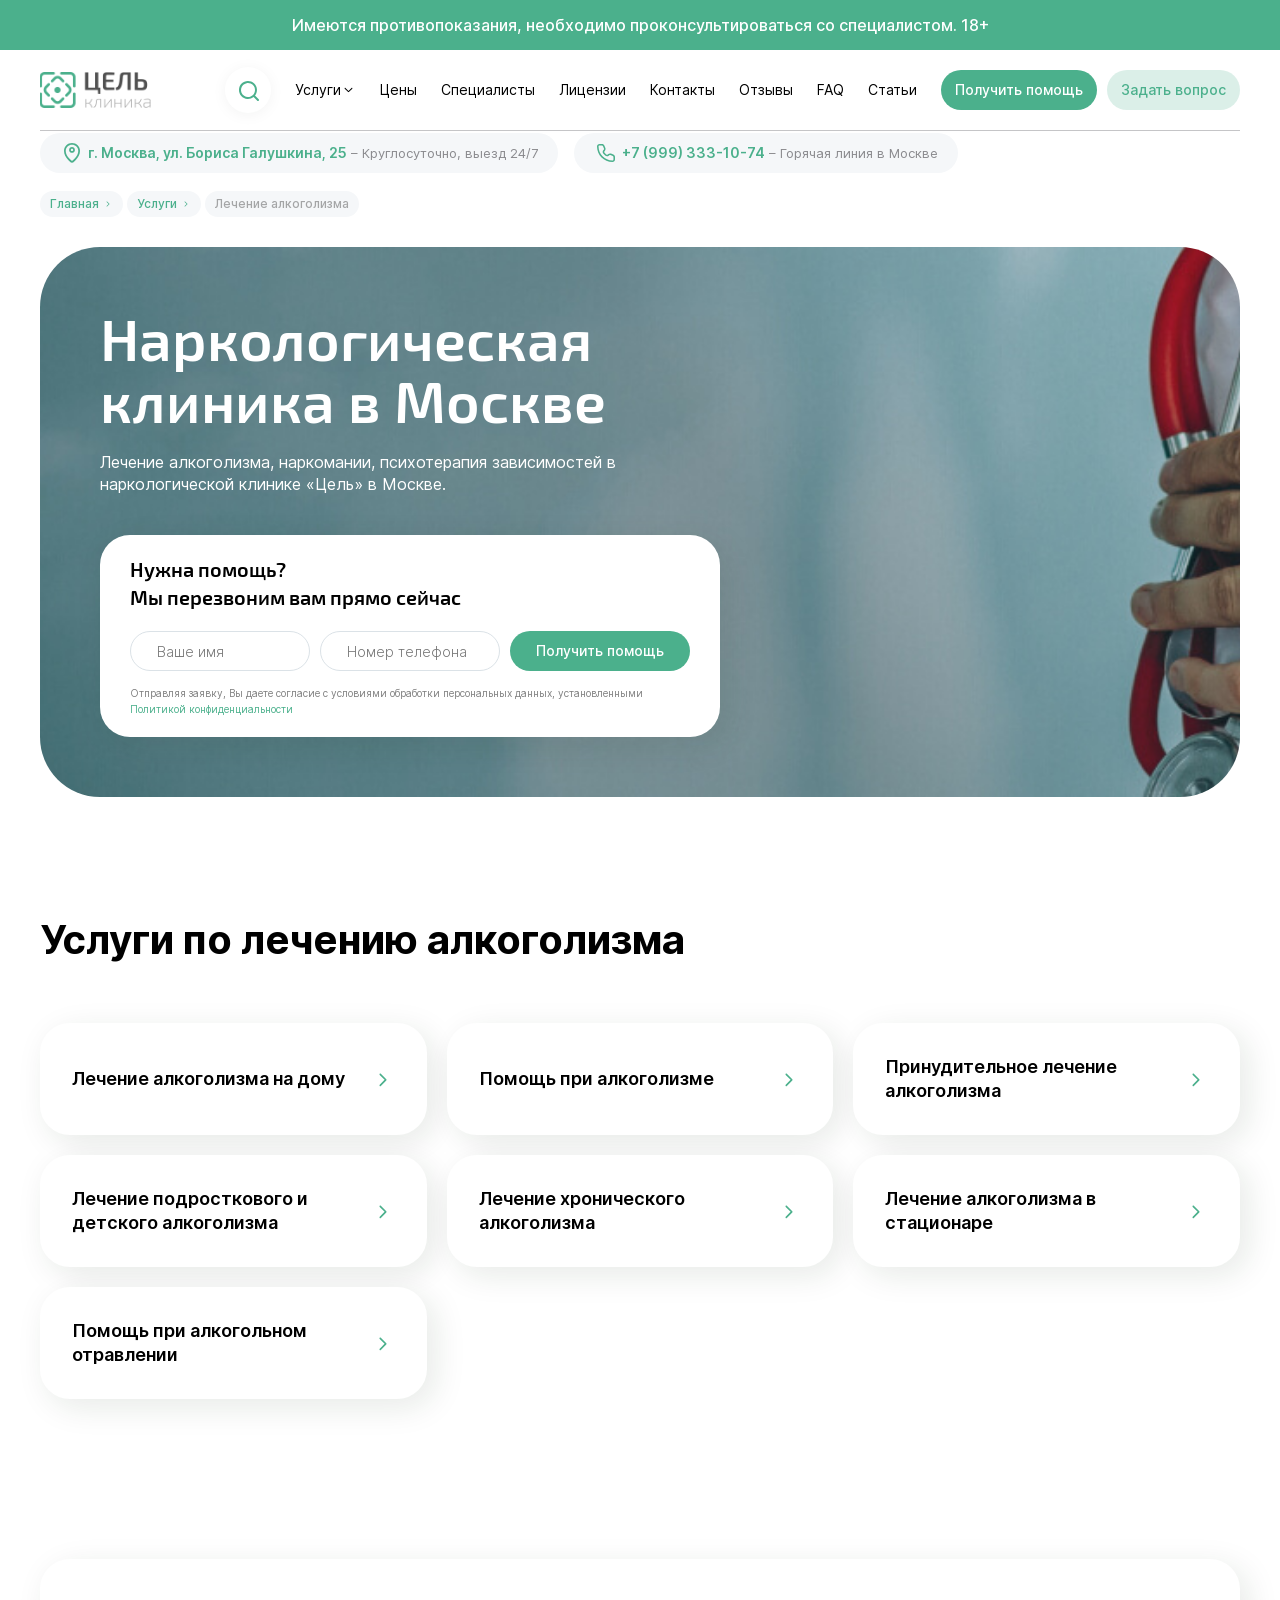
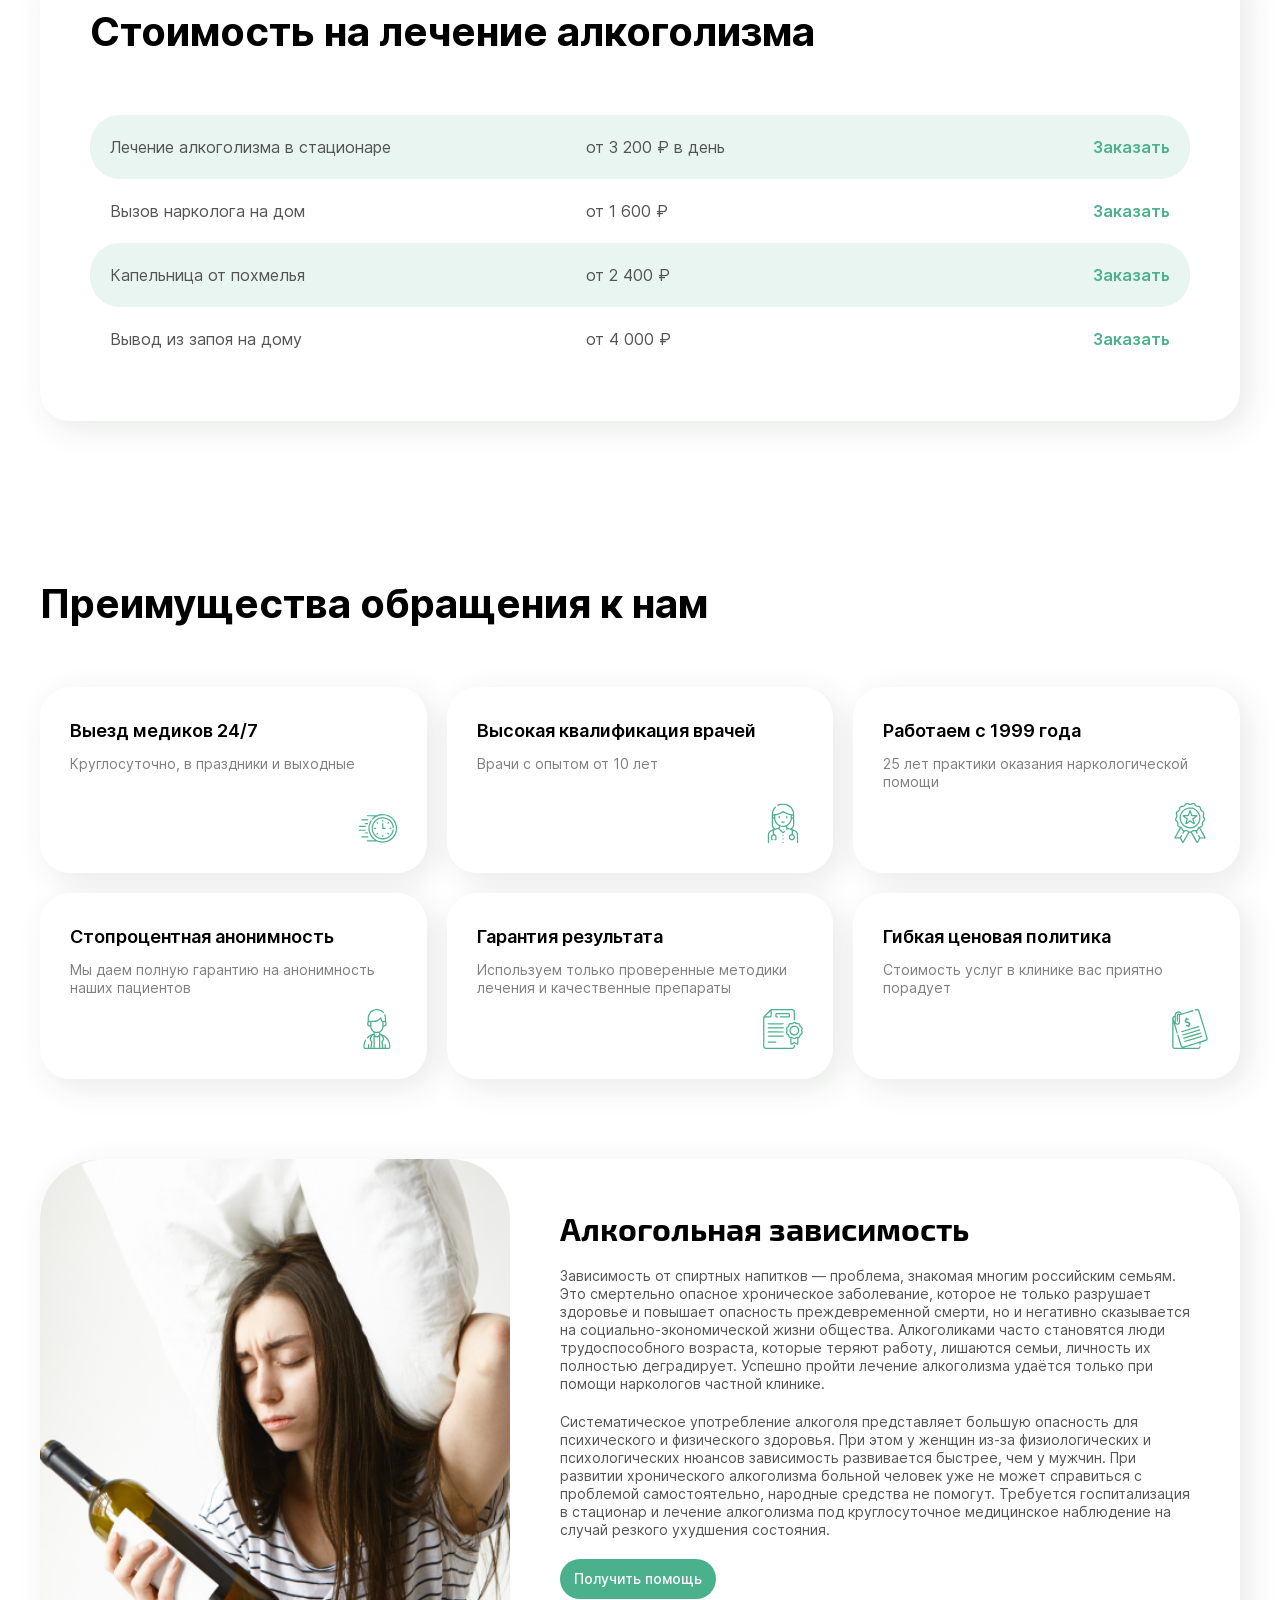
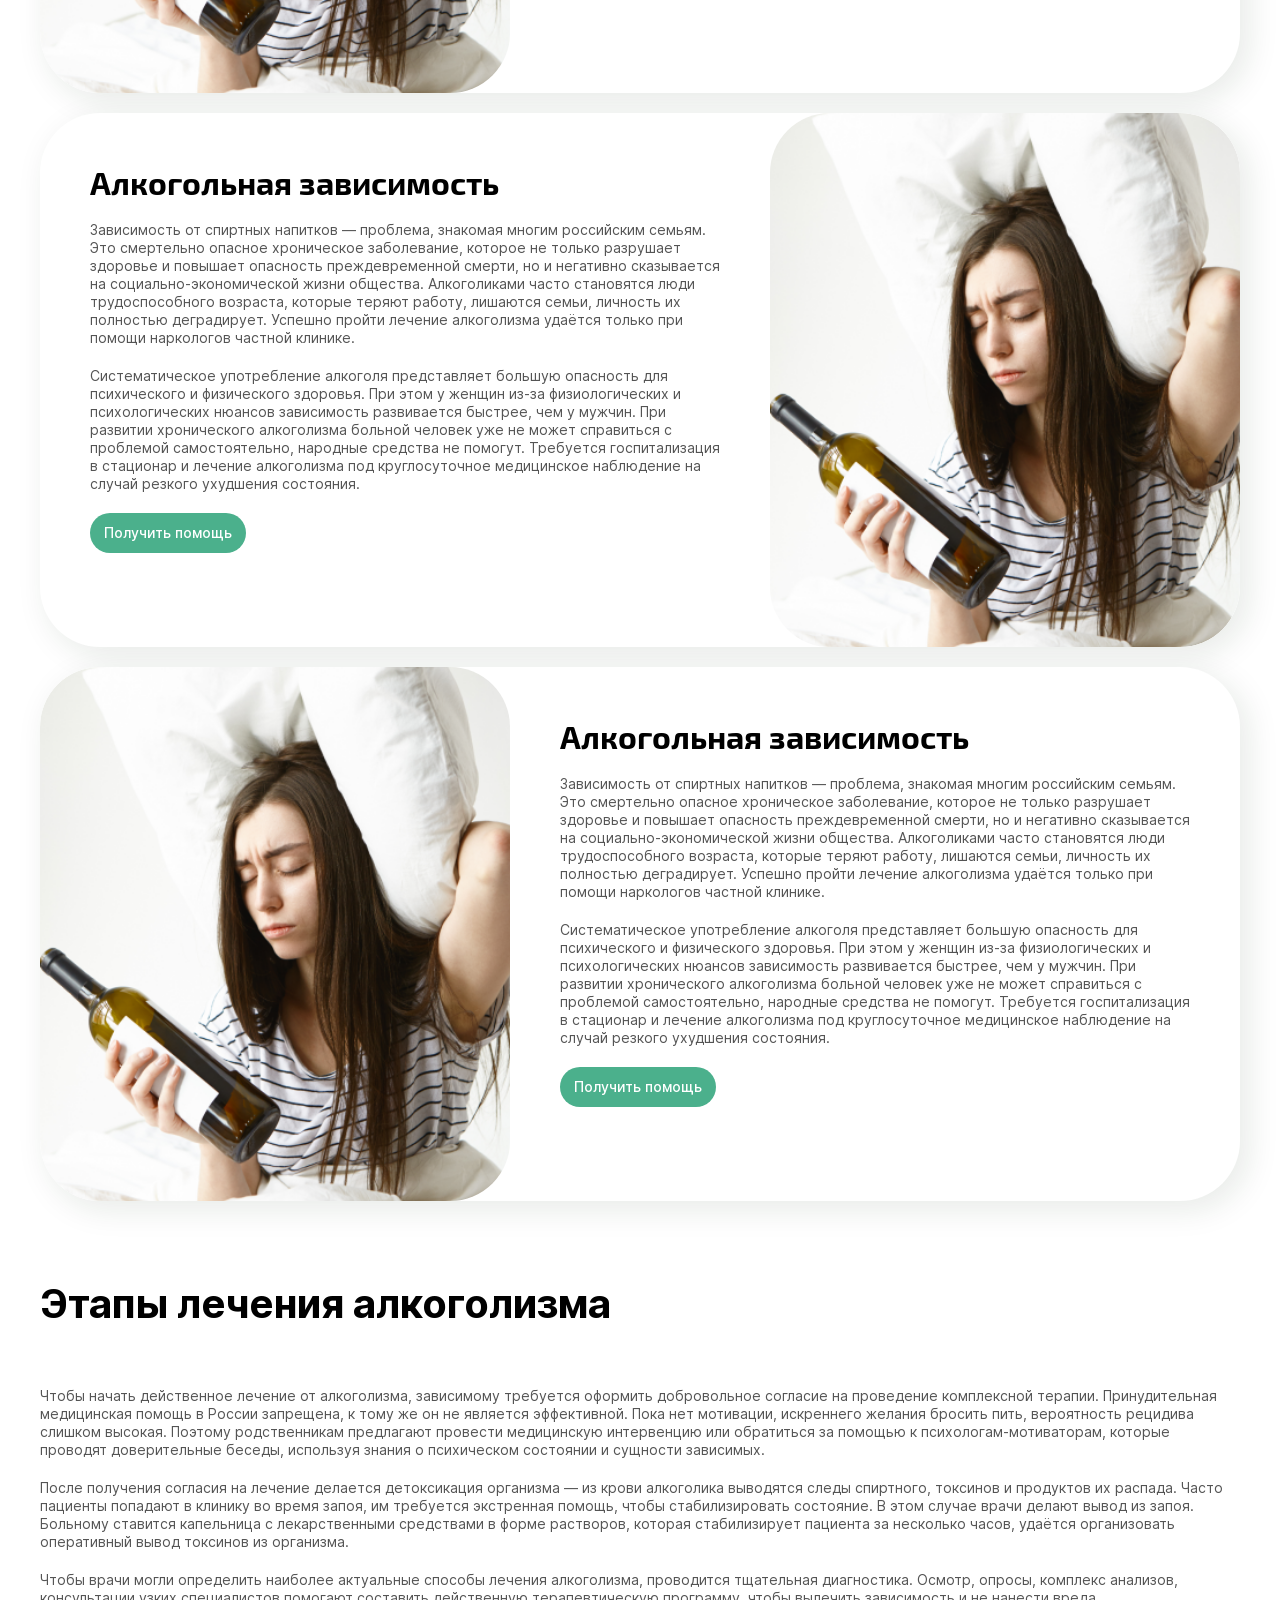
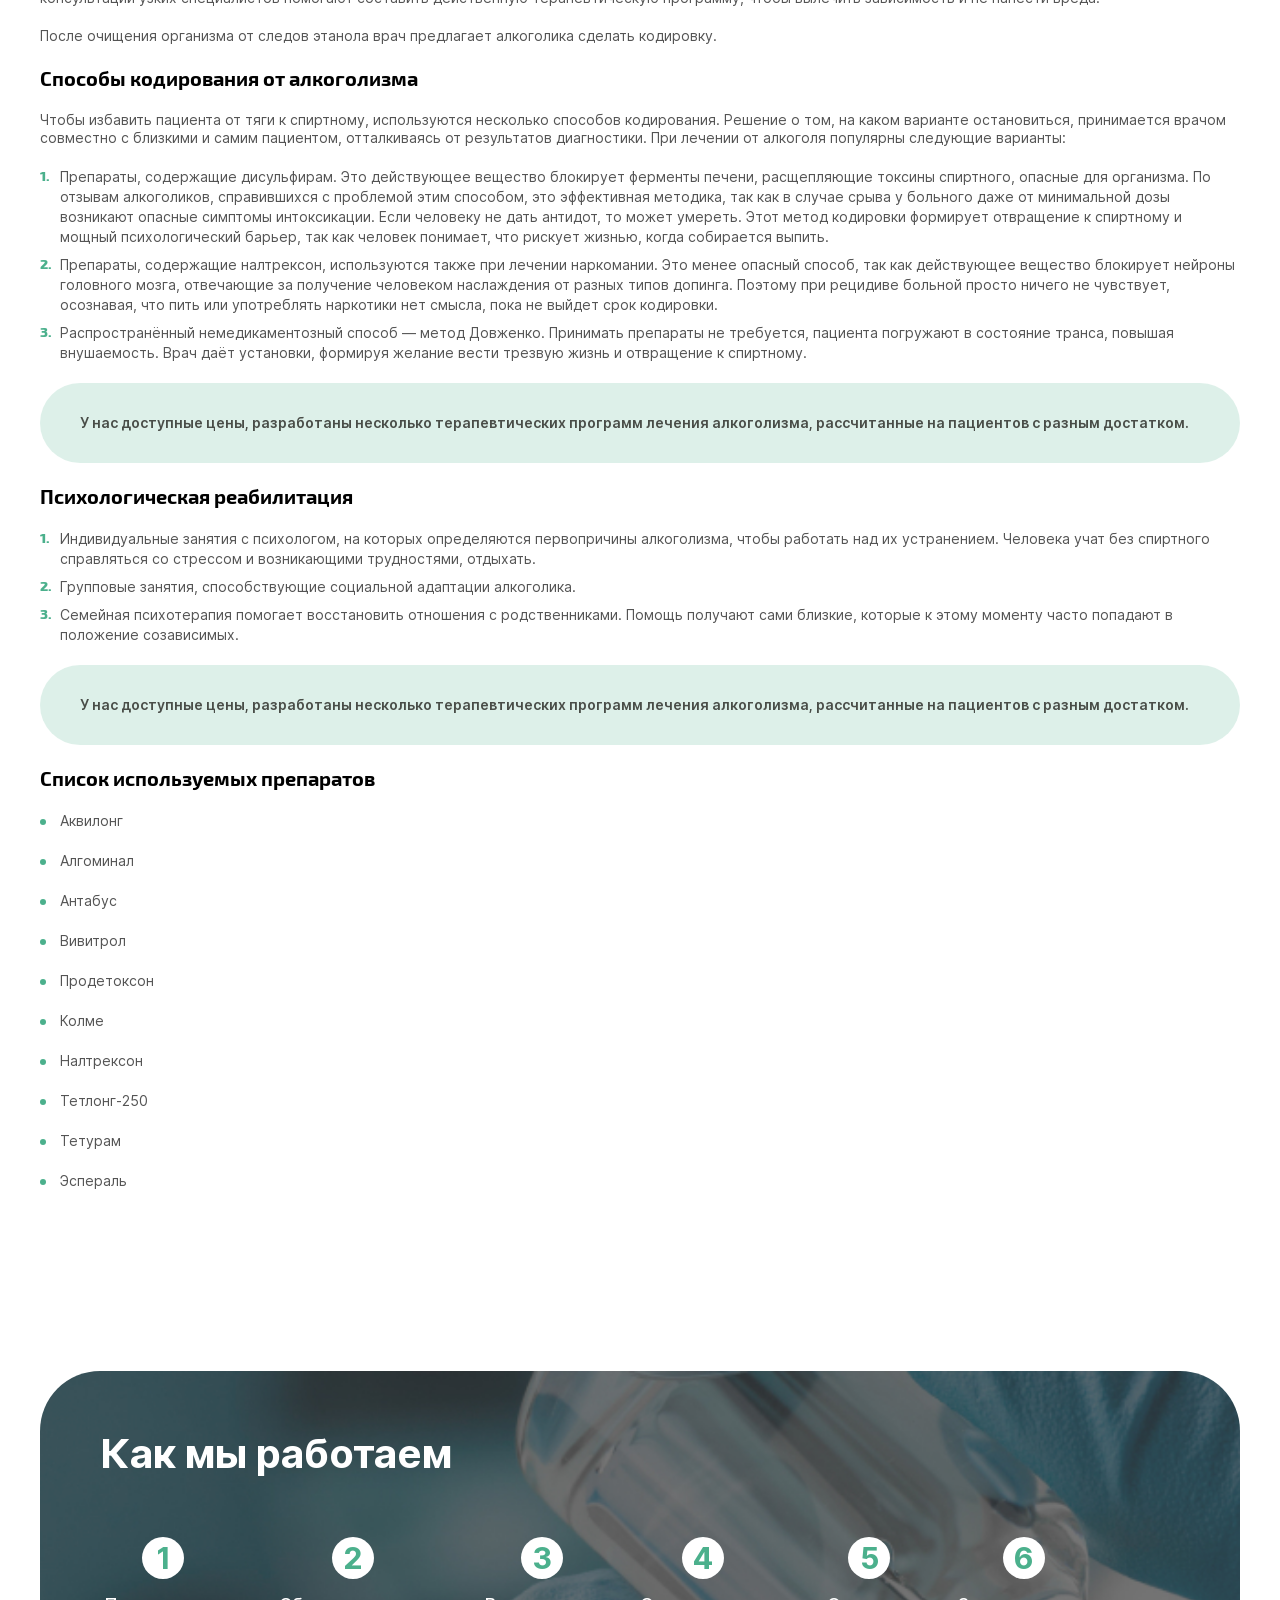
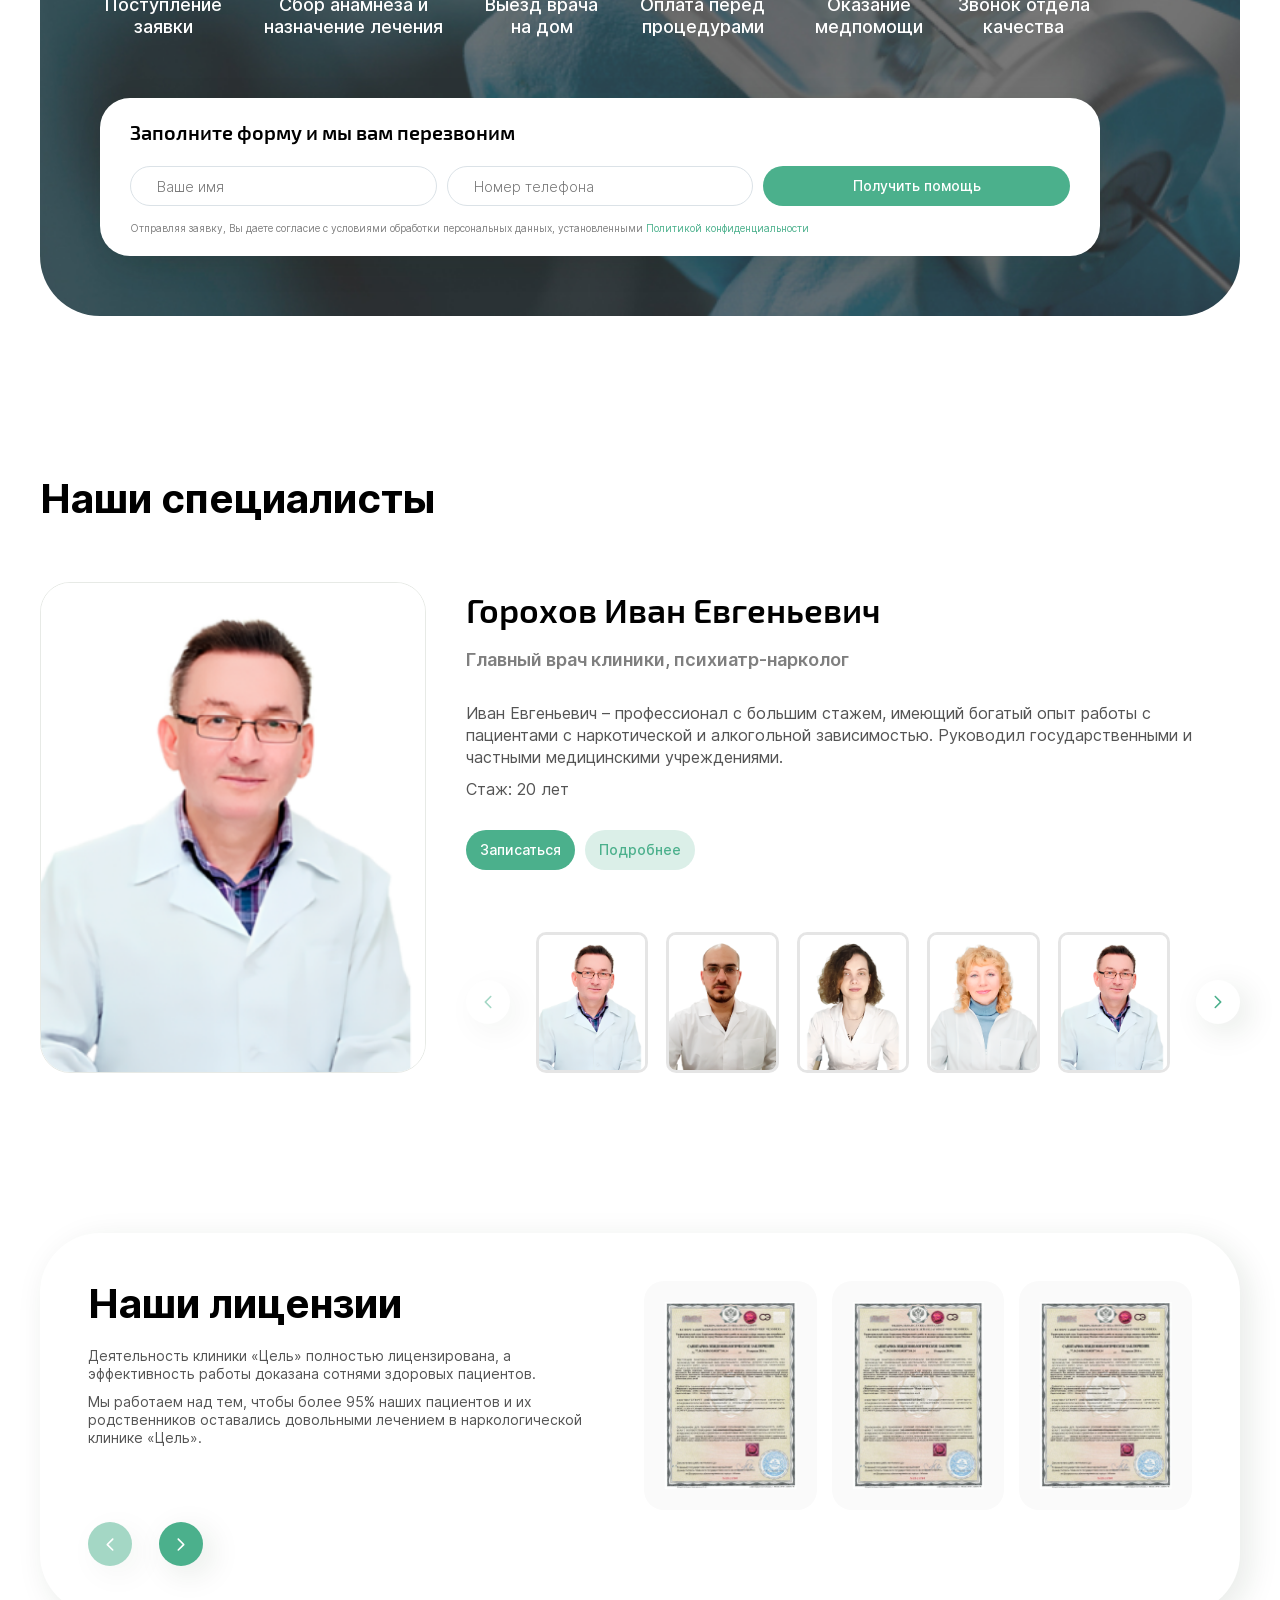
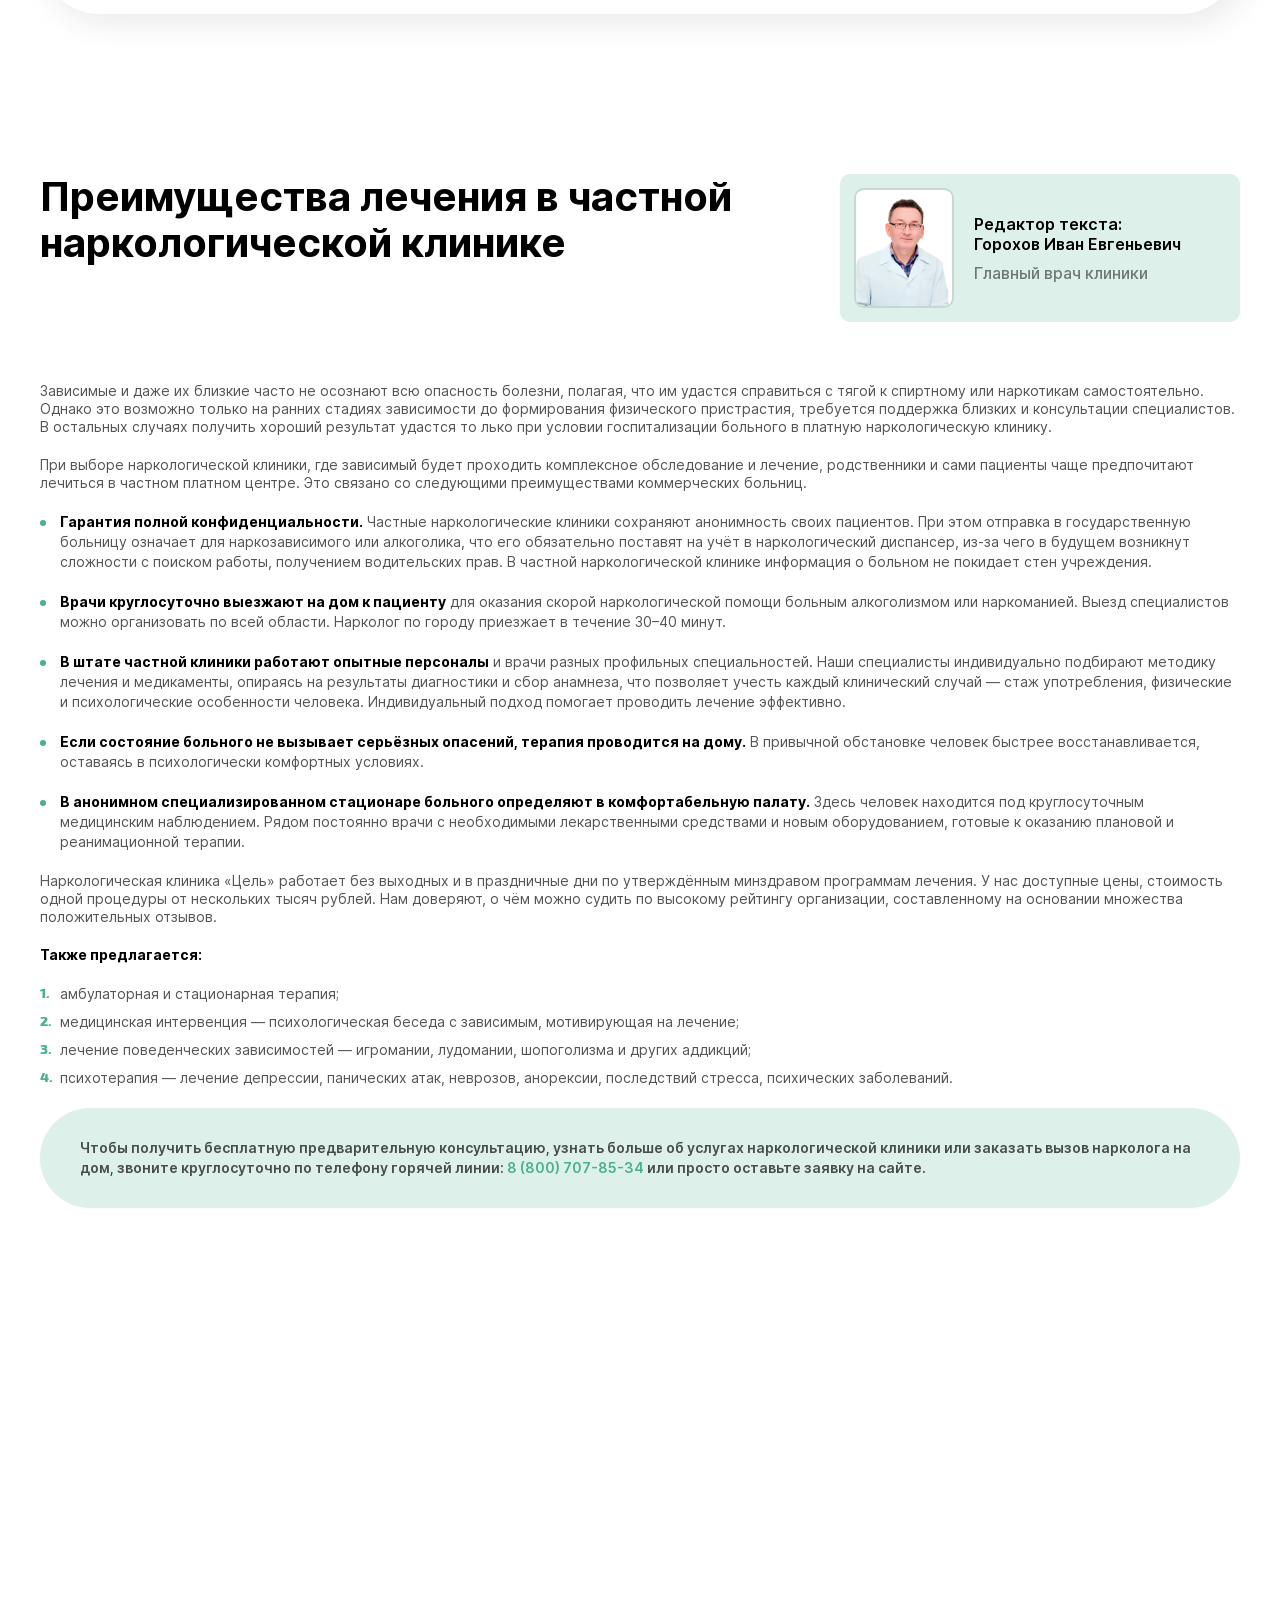
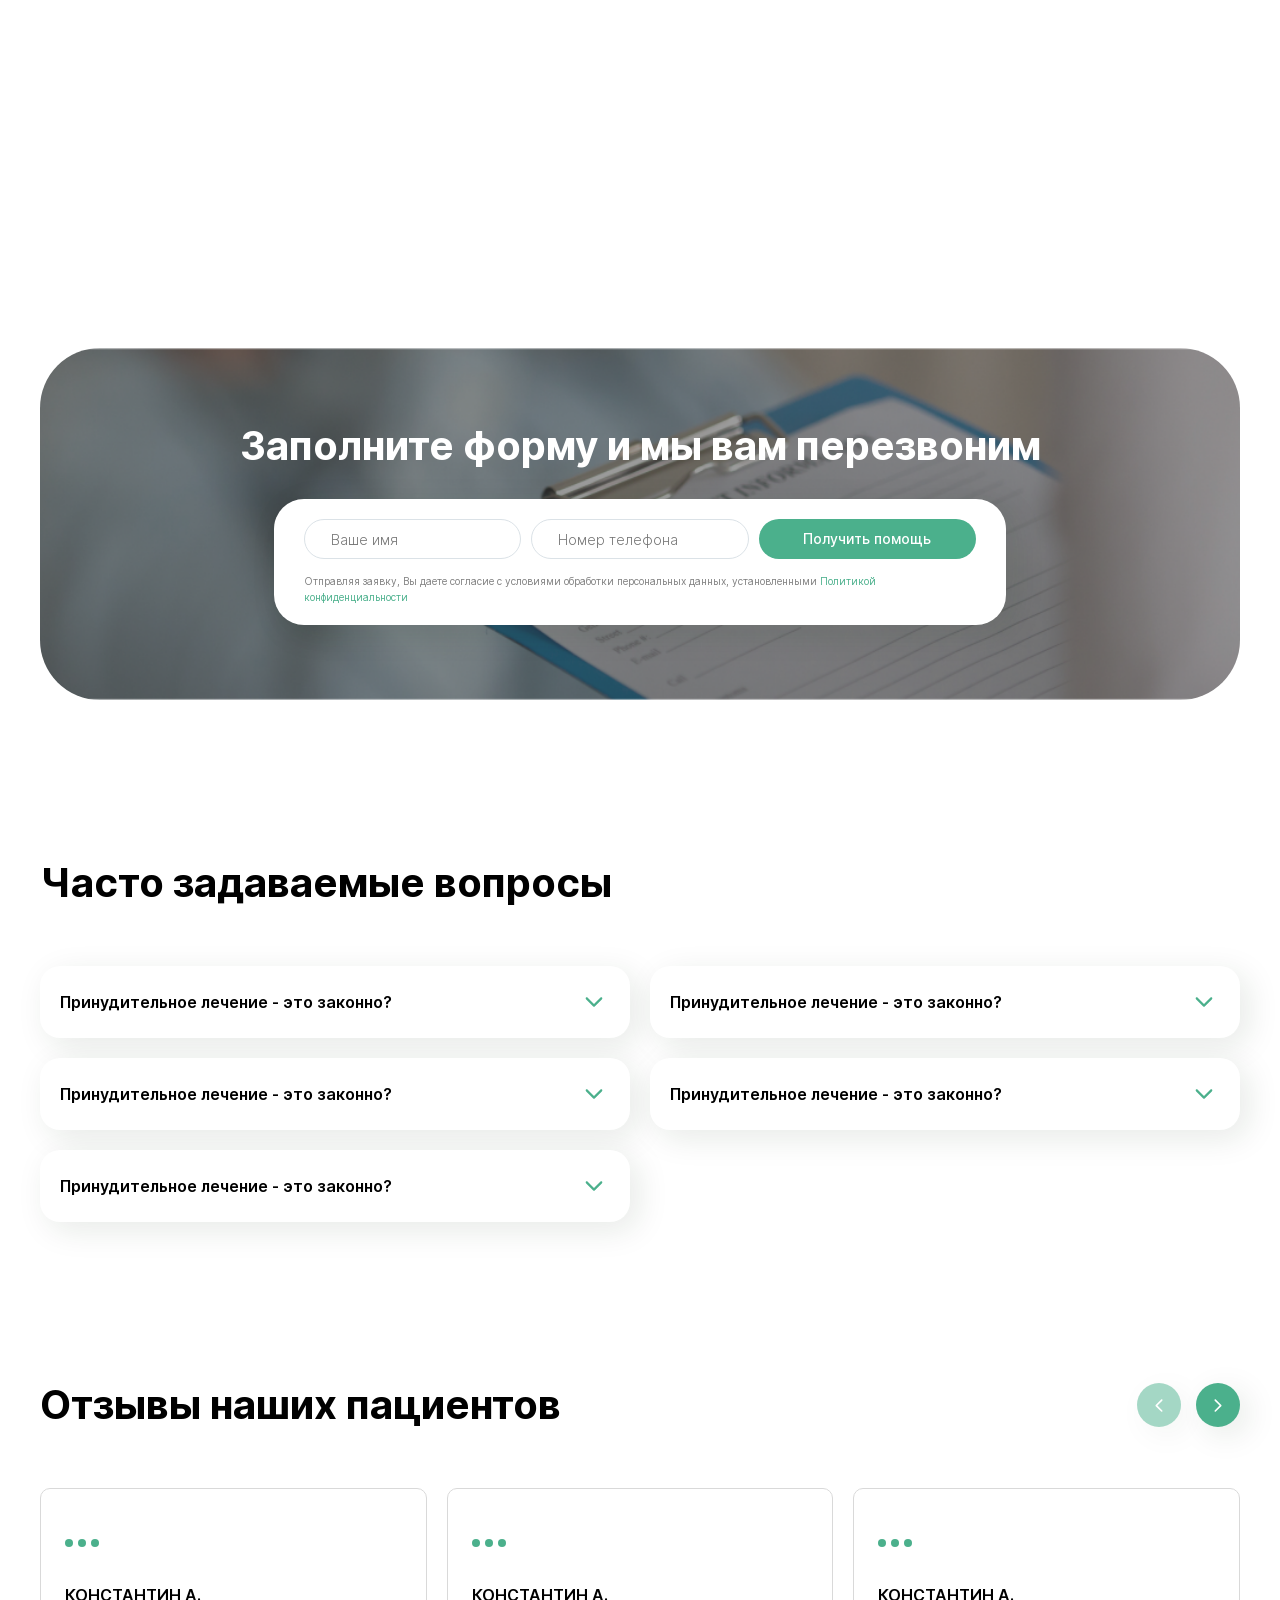
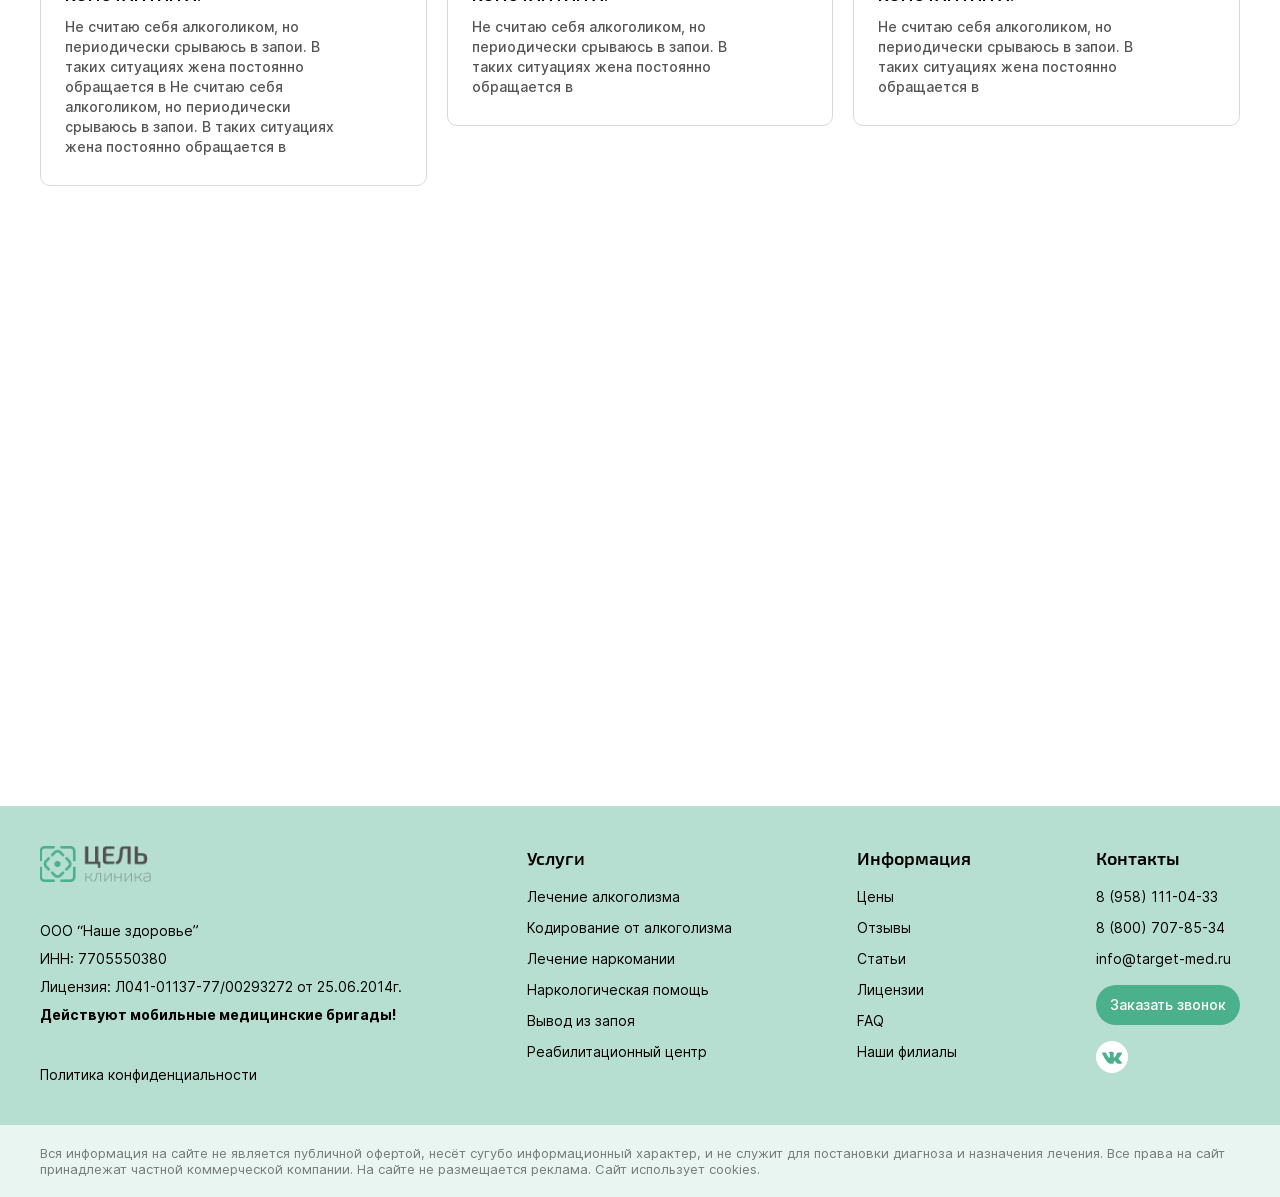
==== commit 439d8a99: "layout" ====
--- a/service.html
+++ b/service.html
@@ -811,7 +811,7 @@
                 </div>
             </div>
         </section>
-        <section class="services section-offset">
+        <section class="services section-offset" data-aos="fade-up" data-aos-duration="600">
             <div class="services__container container">
                 <h2 class="services__title section-title">
                     Услуги по лечению алкоголизма
@@ -911,6 +911,61 @@
                 </div>
             </div>
         </section>
+        <section class="prices section-offset" data-aos="fade-up" data-aos-duration="600">
+            <div class="prices__container container">
+                <div class="prices__wrapper">
+                    <h2 class="prices__title section-title">
+                        Стоимость на лечение алкоголизма
+                    </h2>
+                    <div class="prices__content">
+                        <div class="prices__item price" data-aos="fade-up" data-aos-duration="600">
+                            <p class="price__name price-text">
+                                Лечение алкоголизма в стационаре
+                            </p>
+                            <p class="price__num price-text">
+                                от 3 200 ₽ в день
+                            </p>
+                            <button class="price__btn popup-btn" data-path="form">
+                                Заказать
+                            </button>
+                        </div>
+                        <div class="prices__item price" data-aos="fade-up" data-aos-duration="600">
+                            <p class="price__name price-text">
+                                Вызов нарколога на дом
+                            </p>
+                            <p class="price__num price-text">
+                                от 1 600 ₽
+                            </p>
+                            <button class="price__btn popup-btn" data-path="form">
+                                Заказать
+                            </button>
+                        </div>
+                        <div class="prices__item price" data-aos="fade-up" data-aos-duration="600">
+                            <p class="price__name price-text">
+                                Капельница от похмелья
+                            </p>
+                            <p class="price__num price-text">
+                                от 2 400 ₽
+                            </p>
+                            <button class="price__btn popup-btn" data-path="form">
+                                Заказать
+                            </button>
+                        </div>
+                        <div class="prices__item price" data-aos="fade-up" data-aos-duration="600">
+                            <p class="price__name price-text">
+                                Вывод из запоя на дому
+                            </p>
+                            <p class="price__num price-text">
+                                от 4 000 ₽
+                            </p>
+                            <button class="price__btn popup-btn" data-path="form">
+                                Заказать
+                            </button>
+                        </div>
+                    </div>
+                </div>
+            </div>
+        </section>
         <section class="advantages section-offset" data-aos="fade-up" data-aos-duration="600">
             <div class="advantages__container container">
                 <h2 class="advantages__title section-title">
@@ -992,142 +1047,298 @@
                 </div>
             </div>
         </section>
-        <section class="populary section-offset" data-aos="fade-up" data-aos-duration="600">
-            <div class="populary__container container">
-                <div class="populary__top section-top">
-                    <h2 class="populary__title section-title">
-                        Популярные услуги клиники
+        <section class="text-blocks">
+            <div class="text-blocks__container container">
+                <div class="text-block">
+                    <picture class="text-block__picture">
+                        <img src="assets/img/sections/text-blocks/1.png" alt="" class="text-block__img">
+                    </picture>
+                    <div class="text-block__content content-body">
+                        <h3>
+                            Алкогольная зависимость
+                        </h3>
+                        <p>
+                            Зависимость от спиртных напитков — проблема, знакомая многим российским семьям. Это
+                            смертельно опасное хроническое заболевание, которое не только разрушает здоровье и повышает
+                            опасность преждевременной смерти, но и негативно сказывается на социально-экономической
+                            жизни общества. Алкоголиками часто становятся люди трудоспособного возраста, которые теряют
+                            работу, лишаются семьи, личность их полностью деградирует. Успешно пройти лечение
+                            алкоголизма удаётся только при помощи наркологов частной клинике.
+                        </p>
+                        <p>
+                            Систематическое употребление алкоголя представляет большую опасность для психического и
+                            физического здоровья. При этом у женщин из-за физиологических и психологических нюансов
+                            зависимость развивается быстрее, чем у мужчин. При развитии хронического алкоголизма больной
+                            человек уже не может справиться с проблемой самостоятельно, народные средства не помогут.
+                            Требуется госпитализация в стационар и лечение алкоголизма под круглосуточное медицинское
+                            наблюдение на случай резкого ухудшения состояния.
+                        </p>
+                        <button class="btn popup-btn" data-path="form">
+                            Получить помощь
+                        </button>
+                    </div>
+                </div>
+                <div class="text-block">
+                    <picture class="text-block__picture">
+                        <img src="assets/img/sections/text-blocks/1.png" alt="" class="text-block__img">
+                    </picture>
+                    <div class="text-block__content content-body">
+                        <h3>
+                            Алкогольная зависимость
+                        </h3>
+                        <p>
+                            Зависимость от спиртных напитков — проблема, знакомая многим российским семьям. Это
+                            смертельно опасное хроническое заболевание, которое не только разрушает здоровье и повышает
+                            опасность преждевременной смерти, но и негативно сказывается на социально-экономической
+                            жизни общества. Алкоголиками часто становятся люди трудоспособного возраста, которые теряют
+                            работу, лишаются семьи, личность их полностью деградирует. Успешно пройти лечение
+                            алкоголизма удаётся только при помощи наркологов частной клинике.
+                        </p>
+                        <p>
+                            Систематическое употребление алкоголя представляет большую опасность для психического и
+                            физического здоровья. При этом у женщин из-за физиологических и психологических нюансов
+                            зависимость развивается быстрее, чем у мужчин. При развитии хронического алкоголизма больной
+                            человек уже не может справиться с проблемой самостоятельно, народные средства не помогут.
+                            Требуется госпитализация в стационар и лечение алкоголизма под круглосуточное медицинское
+                            наблюдение на случай резкого ухудшения состояния.
+                        </p>
+                        <button class="btn popup-btn" data-path="form">
+                            Получить помощь
+                        </button>
+                    </div>
+                </div>
+                <div class="text-block">
+                    <picture class="text-block__picture">
+                        <img src="assets/img/sections/text-blocks/1.png" alt="" class="text-block__img">
+                    </picture>
+                    <div class="text-block__content content-body">
+                        <h3>
+                            Алкогольная зависимость
+                        </h3>
+                        <p>
+                            Зависимость от спиртных напитков — проблема, знакомая многим российским семьям. Это
+                            смертельно опасное хроническое заболевание, которое не только разрушает здоровье и повышает
+                            опасность преждевременной смерти, но и негативно сказывается на социально-экономической
+                            жизни общества. Алкоголиками часто становятся люди трудоспособного возраста, которые теряют
+                            работу, лишаются семьи, личность их полностью деградирует. Успешно пройти лечение
+                            алкоголизма удаётся только при помощи наркологов частной клинике.
+                        </p>
+                        <p>
+                            Систематическое употребление алкоголя представляет большую опасность для психического и
+                            физического здоровья. При этом у женщин из-за физиологических и психологических нюансов
+                            зависимость развивается быстрее, чем у мужчин. При развитии хронического алкоголизма больной
+                            человек уже не может справиться с проблемой самостоятельно, народные средства не помогут.
+                            Требуется госпитализация в стационар и лечение алкоголизма под круглосуточное медицинское
+                            наблюдение на случай резкого ухудшения состояния.
+                        </p>
+                        <button class="btn popup-btn" data-path="form">
+                            Получить помощь
+                        </button>
+                    </div>
+                </div>
+            </div>
+        </section>
+        <section class="text-section section-offset" data-aos="fade-up" data-aos-duration="600">
+            <div class="text-section__container container">
+                <div class="text-section__top section-top">
+                    <h2 class="text-section__title section-title">
+                        Этапы лечения алкоголизма
                     </h2>
-                    <a href="#" class="populary__btn btn">
-                        Смотреть все услуги
-                    </a>
-                </div>
-                <div class="populary__wrapper">
-                    <article class="populary__item popular"
-                        style="background-image: url('assets/img/sections/popular/1.jpg');" data-aos="zoom-in"
-                        data-aos-duration="600">
-                        <p class="popular__title">
-                            Лечение алкоголизма
-                        </p>
-                        <p class="popular__text">
-                            на дому и в стационаре
-                        </p>
-                        <div class="popular__info">
-                            <p class="popular__price">
-                                от 3200 ₽/сутки
-                            </p>
-                            <a href="#" class="popular__link">
-                                <svg width="24" height="24" viewBox="0 0 24 24" fill="none"
-                                    xmlns="http://www.w3.org/2000/svg">
-                                    <path fill-rule="evenodd" clip-rule="evenodd"
-                                        d="M8.69365 5.96669C8.37413 6.28621 8.37413 6.80425 8.69365 7.12377L13.5697 11.9998L8.69365 16.8758C8.37413 17.1953 8.37413 17.7133 8.69365 18.0329C9.01317 18.3524 9.53122 18.3524 9.85074 18.0329L15.3053 12.5783C15.6248 12.2588 15.6248 11.7408 15.3053 11.4212L9.85074 5.96669C9.53122 5.64717 9.01317 5.64717 8.69365 5.96669Z"
-                                        fill="white" />
-                                </svg>
-                            </a>
-                        </div>
-                    </article>
-                    <article class="populary__item popular"
-                        style="background-image: url('assets/img/sections/popular/2.jpg');" data-aos="zoom-in"
-                        data-aos-duration="600">
-                        <p class="popular__title">
-                            Консультация нарколога
-                        </p>
-                        <div class="popular__info">
-                            <p class="popular__price">
-                                от 2000 ₽
-                            </p>
-                            <a href="#" class="popular__link">
-                                <svg width="24" height="24" viewBox="0 0 24 24" fill="none"
-                                    xmlns="http://www.w3.org/2000/svg">
-                                    <path fill-rule="evenodd" clip-rule="evenodd"
-                                        d="M8.69365 5.96669C8.37413 6.28621 8.37413 6.80425 8.69365 7.12377L13.5697 11.9998L8.69365 16.8758C8.37413 17.1953 8.37413 17.7133 8.69365 18.0329C9.01317 18.3524 9.53122 18.3524 9.85074 18.0329L15.3053 12.5783C15.6248 12.2588 15.6248 11.7408 15.3053 11.4212L9.85074 5.96669C9.53122 5.64717 9.01317 5.64717 8.69365 5.96669Z"
-                                        fill="white" />
-                                </svg>
-                            </a>
-                        </div>
-                    </article>
-                    <article class="populary__item popular" style="background-color: #B7DFD1;" data-aos="zoom-in"
-                        data-aos-duration="600">
-                        <p class="popular__title">
-                            Вывод из запоя на дому
-                        </p>
-                        <div class="popular__info">
-                            <p class="popular__price">
-                                от 3200 ₽/сутки
-                            </p>
-                            <a href="#" class="popular__link">
-                                <svg width="24" height="24" viewBox="0 0 24 24" fill="none"
-                                    xmlns="http://www.w3.org/2000/svg">
-                                    <path fill-rule="evenodd" clip-rule="evenodd"
-                                        d="M8.69365 5.96669C8.37413 6.28621 8.37413 6.80425 8.69365 7.12377L13.5697 11.9998L8.69365 16.8758C8.37413 17.1953 8.37413 17.7133 8.69365 18.0329C9.01317 18.3524 9.53122 18.3524 9.85074 18.0329L15.3053 12.5783C15.6248 12.2588 15.6248 11.7408 15.3053 11.4212L9.85074 5.96669C9.53122 5.64717 9.01317 5.64717 8.69365 5.96669Z"
-                                        fill="white" />
-                                </svg>
-                            </a>
-                        </div>
-                    </article>
-                    <article class="populary__item popular"
-                        style="background-image: url('assets/img/sections/popular/4.jpg');" data-aos="zoom-in"
-                        data-aos-duration="600">
-                        <p class="popular__title">
-                            Капельница от похмелья
-                        </p>
-                        <div class="popular__info">
-                            <p class="popular__price">
-                                от 3200 ₽
-                            </p>
-                            <a href="#" class="popular__link">
-                                <svg width="24" height="24" viewBox="0 0 24 24" fill="none"
-                                    xmlns="http://www.w3.org/2000/svg">
-                                    <path fill-rule="evenodd" clip-rule="evenodd"
-                                        d="M8.69365 5.96669C8.37413 6.28621 8.37413 6.80425 8.69365 7.12377L13.5697 11.9998L8.69365 16.8758C8.37413 17.1953 8.37413 17.7133 8.69365 18.0329C9.01317 18.3524 9.53122 18.3524 9.85074 18.0329L15.3053 12.5783C15.6248 12.2588 15.6248 11.7408 15.3053 11.4212L9.85074 5.96669C9.53122 5.64717 9.01317 5.64717 8.69365 5.96669Z"
-                                        fill="white" />
-                                </svg>
-                            </a>
-                        </div>
-                    </article>
-                    <article class="populary__item popular" style="background-color: #fff;" data-aos="zoom-in"
-                        data-aos-duration="600">
-                        <p class="popular__title">
-                            Вызов нарколога на дом
-                        </p>
-                        <div class="popular__info">
-                            <p class="popular__price">
-                                от 3500 ₽
-                            </p>
-                            <a href="#" class="popular__link">
-                                <svg width="24" height="24" viewBox="0 0 24 24" fill="none"
-                                    xmlns="http://www.w3.org/2000/svg">
-                                    <path fill-rule="evenodd" clip-rule="evenodd"
-                                        d="M8.69365 5.96669C8.37413 6.28621 8.37413 6.80425 8.69365 7.12377L13.5697 11.9998L8.69365 16.8758C8.37413 17.1953 8.37413 17.7133 8.69365 18.0329C9.01317 18.3524 9.53122 18.3524 9.85074 18.0329L15.3053 12.5783C15.6248 12.2588 15.6248 11.7408 15.3053 11.4212L9.85074 5.96669C9.53122 5.64717 9.01317 5.64717 8.69365 5.96669Z"
-                                        fill="white" />
-                                </svg>
-                            </a>
-                        </div>
-                    </article>
-                    <article class="populary__item popular"
-                        style="background-image: url('assets/img/sections/popular/6.jpg');" data-aos="zoom-in"
-                        data-aos-duration="600">
-                        <p class="popular__title">
-                            Кодирование от алкоголизма
-                        </p>
-                        <div class="popular__info">
-                            <p class="popular__price">
-                                от 30 000 ₽/месяц
-                            </p>
-                            <a href="#" class="popular__link">
-                                <svg width="24" height="24" viewBox="0 0 24 24" fill="none"
-                                    xmlns="http://www.w3.org/2000/svg">
-                                    <path fill-rule="evenodd" clip-rule="evenodd"
-                                        d="M8.69365 5.96669C8.37413 6.28621 8.37413 6.80425 8.69365 7.12377L13.5697 11.9998L8.69365 16.8758C8.37413 17.1953 8.37413 17.7133 8.69365 18.0329C9.01317 18.3524 9.53122 18.3524 9.85074 18.0329L15.3053 12.5783C15.6248 12.2588 15.6248 11.7408 15.3053 11.4212L9.85074 5.96669C9.53122 5.64717 9.01317 5.64717 8.69365 5.96669Z"
-                                        fill="white" />
-                                </svg>
-                            </a>
-                        </div>
-                    </article>
-                </div>
-                <a href="#" class="populary__btn-mobile btn">
-                    Смотреть все услуги
-                </a>
+                </div>
+                <div class="text-section__content content-body">
+                    <p>
+                        Чтобы начать действенное лечение от алкоголизма, зависимому требуется оформить добровольное
+                        согласие на проведение комплексной терапии. Принудительная медицинская помощь в России
+                        запрещена, к тому же он не является эффективной. Пока нет мотивации, искреннего желания бросить
+                        пить, вероятность рецидива слишком высокая. Поэтому родственникам предлагают провести
+                        медицинскую интервенцию или обратиться за помощью к психологам-мотиваторам, которые проводят
+                        доверительные беседы, используя знания о психическом состоянии и сущности зависимых.
+                    </p>
+                    <p>
+                        После получения согласия на лечение делается детоксикация организма — из крови алкоголика
+                        выводятся следы спиртного, токсинов и продуктов их распада. Часто пациенты попадают в клинику во
+                        время запоя, им требуется экстренная помощь, чтобы стабилизировать состояние. В этом случае
+                        врачи делают вывод из запоя. Больному ставится капельница с лекарственными средствами в форме
+                        растворов, которая стабилизирует пациента за несколько часов, удаётся организовать оперативный
+                        вывод токсинов из организма.
+                    </p>
+                    <p>
+                        Чтобы врачи могли определить наиболее актуальные способы лечения алкоголизма, проводится
+                        тщательная диагностика. Осмотр, опросы, комплекс анализов, консультации узких специалистов
+                        помогают составить действенную терапевтическую программу, чтобы вылечить зависимость и не
+                        нанести вреда.
+                    </p>
+                    <p>
+                        После очищения организма от следов этанола врач предлагает алкоголика сделать кодировку.
+                    </p>
+                    <h5>
+                        Способы кодирования от алкоголизма
+                    </h5>
+                    <p>
+                        Чтобы избавить пациента от тяги к спиртному, используются несколько способов кодирования.
+                        Решение о том, на каком варианте остановиться, принимается врачом совместно с близкими и самим
+                        пациентом, отталкиваясь от результатов диагностики. При лечении от алкоголя популярны следующие
+                        варианты:
+                    </p>
+                    <ol>
+                        <li>
+                            Препараты, содержащие дисульфирам. Это действующее вещество блокирует ферменты печени,
+                            расщепляющие токсины спиртного, опасные для организма. По отзывам алкоголиков, справившихся
+                            с проблемой этим способом, это эффективная методика, так как в случае срыва у больного даже
+                            от минимальной дозы возникают опасные симптомы интоксикации. Если человеку не дать антидот,
+                            то может умереть. Этот метод кодировки формирует отвращение к спиртному и мощный
+                            психологический барьер, так как человек понимает, что рискует жизнью, когда собирается
+                            выпить.
+                        </li>
+                        <li>
+                            Препараты, содержащие налтрексон, используются также при лечении наркомании. Это менее
+                            опасный способ, так как действующее вещество блокирует нейроны головного мозга, отвечающие
+                            за получение человеком наслаждения от разных типов допинга. Поэтому при рецидиве больной
+                            просто ничего не чувствует, осознавая, что пить или употреблять наркотики нет смысла, пока
+                            не выйдет срок кодировки.
+                        </li>
+                        <li>
+                            Распространённый немедикаментозный способ — метод Довженко. Принимать препараты не
+                            требуется, пациента погружают в состояние транса, повышая внушаемость. Врач даёт установки,
+                            формируя желание вести трезвую жизнь и отвращение к спиртному.
+                        </li>
+                    </ol>
+                    <blockquote>
+                        У нас доступные цены, разработаны несколько терапевтических программ лечения алкоголизма,
+                        рассчитанные на пациентов с разным достатком.
+                    </blockquote>
+                    <h5>
+                        Психологическая реабилитация
+                    </h5>
+                    <ol>
+                        <li>Индивидуальные занятия с психологом, на которых определяются первопричины алкоголизма, чтобы
+                            работать над их устранением. Человека учат без спиртного справляться со стрессом и
+                            возникающими трудностями, отдыхать.</li>
+                        <li>Групповые занятия, способствующие социальной адаптации алкоголика.</li>
+                        <li>
+                            Семейная психотерапия помогает восстановить отношения с родственниками. Помощь получают сами
+                            близкие, которые к этому моменту часто попадают в положение созависимых.
+                        </li>
+                    </ol>
+                    <blockquote>
+                        У нас доступные цены, разработаны несколько терапевтических программ лечения алкоголизма,
+                        рассчитанные на пациентов с разным достатком.
+                    </blockquote>
+                    <h5>
+                        Список используемых препаратов
+                    </h5>
+                    <ul>
+                        <li>
+                            Аквилонг
+                        </li>
+                        <li>
+                            Алгоминал
+                        </li>
+                        <li>
+                            Антабус
+                        </li>
+                        <li>
+                            Вивитрол
+                        </li>
+                        <li>
+                            Продетоксон
+                        </li>
+                        <li>
+                            Колме
+                        </li>
+                        <li>
+                            Налтрексон
+                        </li>
+                        <li>
+                            Тетлонг-250
+                        </li>
+                        <li>
+                            Тетурам
+                        </li>
+                        <li>
+                            Эспераль
+                        </li>
+                    </ul>
+                </div>
+            </div>
+        </section>
+        <section class="work section-offset" data-aos="fade-up" data-aos-duration="600">
+            <div class="work__container container">
+                <div class="work__wrapper">
+                    <h2 class="work__title section-title section-title_white">
+                        Как мы работаем
+                    </h2>
+                    <div class="work__items">
+                        <div class="work__item">
+                            <p class="work__item-num">
+                                1
+                            </p>
+                            <p class="work__item-text">
+                                Поступление заявки
+                            </p>
+                        </div>
+                        <div class="work__item">
+                            <p class="work__item-num">
+                                2
+                            </p>
+                            <p class="work__item-text">
+                                Сбор анамнеза и назначение лечения
+                            </p>
+                        </div>
+                        <div class="work__item">
+                            <p class="work__item-num">
+                                3
+                            </p>
+                            <p class="work__item-text">
+                                Выезд врача
+                                на дом
+                            </p>
+                        </div>
+                        <div class="work__item">
+                            <p class="work__item-num">
+                                4
+                            </p>
+                            <p class="work__item-text">
+                                Оплата перед процедурами
+                            </p>
+                        </div>
+                        <div class="work__item">
+                            <p class="work__item-num">
+                                5
+                            </p>
+                            <p class="work__item-text">
+                                Оказание медпомощи
+                            </p>
+                        </div>
+                        <div class="work__item">
+                            <p class="work__item-num">
+                                6
+                            </p>
+                            <p class="work__item-text">
+                                Звонок отдела качества
+                            </p>
+                        </div>
+                    </div>
+                    <form class="work__form main-form form">
+                        <p class="main-form__title">
+                            Заполните форму и мы вам перезвоним
+                        </p>
+                        <div class="main-form__wrapper">
+                            <label class="main-form__label">
+                                <input type="text" class="main-form__input form__field" placeholder="Ваше имя">
+                            </label>
+                            <label class="main-form__label">
+                                <input type="tel" class="main-form__input form__field" placeholder="Номер телефона">
+                            </label>
+                            <button type="submit" class="main-form__btn btn">Получить помощь</button>
+                        </div>
+                        <p class="form__policy">
+                            Отправляя заявку, Вы даете согласие с условиями обработки персональных данных,
+                            установленными
+                            <a href="/o-klinike/politika-konfidentsialnosti/">Политикой конфиденциальности</a>
+                        </p>
+                    </form>
+                </div>
             </div>
         </section>
         <section class="doctors doctors_sliders section-offset" data-aos="fade-up" data-aos-duration="600">
@@ -1419,305 +1630,6 @@
                 </div>
             </div>
         </section>
-        <section class="work section-offset" data-aos="fade-up" data-aos-duration="600">
-            <div class="work__container container">
-                <div class="work__wrapper">
-                    <h2 class="work__title section-title section-title_white">
-                        Как мы работаем
-                    </h2>
-                    <div class="work__items">
-                        <div class="work__item">
-                            <p class="work__item-num">
-                                1
-                            </p>
-                            <p class="work__item-text">
-                                Поступление заявки
-                            </p>
-                        </div>
-                        <div class="work__item">
-                            <p class="work__item-num">
-                                2
-                            </p>
-                            <p class="work__item-text">
-                                Сбор анамнеза и назначение лечения
-                            </p>
-                        </div>
-                        <div class="work__item">
-                            <p class="work__item-num">
-                                3
-                            </p>
-                            <p class="work__item-text">
-                                Выезд врача
-                                на дом
-                            </p>
-                        </div>
-                        <div class="work__item">
-                            <p class="work__item-num">
-                                4
-                            </p>
-                            <p class="work__item-text">
-                                Оплата перед процедурами
-                            </p>
-                        </div>
-                        <div class="work__item">
-                            <p class="work__item-num">
-                                5
-                            </p>
-                            <p class="work__item-text">
-                                Оказание медпомощи
-                            </p>
-                        </div>
-                        <div class="work__item">
-                            <p class="work__item-num">
-                                6
-                            </p>
-                            <p class="work__item-text">
-                                Звонок отдела качества
-                            </p>
-                        </div>
-                    </div>
-                    <form class="work__form main-form form">
-                        <p class="main-form__title">
-                            Заполните форму и мы вам перезвоним
-                        </p>
-                        <div class="main-form__wrapper">
-                            <label class="main-form__label">
-                                <input type="text" class="main-form__input form__field" placeholder="Ваше имя">
-                            </label>
-                            <label class="main-form__label">
-                                <input type="tel" class="main-form__input form__field" placeholder="Номер телефона">
-                            </label>
-                            <button type="submit" class="main-form__btn btn">Получить помощь</button>
-                        </div>
-                        <p class="form__policy">
-                            Отправляя заявку, Вы даете согласие с условиями обработки персональных данных,
-                            установленными
-                            <a href="/o-klinike/politika-konfidentsialnosti/">Политикой конфиденциальности</a>
-                        </p>
-                    </form>
-                </div>
-            </div>
-        </section>
-        <section class="steps section-offset" data-aos="fade-up" data-aos-duration="600">
-            <div class="steps__container container">
-                <h2 class="steps__title section-title">
-                    Этапы лечения в наркологической клинике
-                </h2>
-                <p class="steps__descr section-descr">
-                    Алкоголизм и наркомания — тяжёлые формы зависимости, способы лечения которых состоят из следующих
-                    этапов.
-                </p>
-                <div class="steps__wrapper grid-3-20-20">
-                    <div class="steps__item step">
-                        <picture class="step__picture">
-                            <img src="assets/img/sections/steps/1.png" alt="" class="step__img">
-                        </picture>
-                        <div class="step__info">
-                            <p class="step__num">
-                                1 этап:
-                            </p>
-                            <p class="step__title">
-                                Детоксикация
-                            </p>
-                            <div class="step__content content-body">
-                                <p>
-                                    Терапия начинается с очищения организма от токсинов психоактивных веществ. Только
-                                    когда
-                                    кровь человека очистится от вредных соединений, можно приступать к дальнейшему
-                                    лечению.
-                                    При этом также происходит снятие симптомов абстинентного синдрома — похмелья или
-                                    наркотической ломки.
-                                </p>
-                            </div>
-                            <a href="" class="step__link link">
-                                <span class="link__text">
-                                    Подробнее
-                                </span>
-                                <span class="link__arrow">
-                                    <svg width="16" height="17" viewBox="0 0 16 17" fill="none"
-                                        xmlns="http://www.w3.org/2000/svg">
-                                        <path fill-rule="evenodd" clip-rule="evenodd"
-                                            d="M12.0219 6.35827C11.8089 6.14526 11.4635 6.14526 11.2505 6.35827L7.99982 9.60894L4.74915 6.35827C4.53614 6.14526 4.19078 6.14526 3.97776 6.35827C3.76475 6.57128 3.76475 6.91664 3.97776 7.12966L7.61413 10.766C7.82714 10.979 8.1725 10.979 8.38552 10.766L12.0219 7.12966C12.2349 6.91664 12.2349 6.57128 12.0219 6.35827Z"
-                                            fill="#4BB08C" />
-                                    </svg>
-                                </span>
-                            </a>
-                        </div>
-                    </div>
-                    <div class="steps__item step">
-                        <picture class="step__picture">
-                            <img src="assets/img/sections/steps/2.png" alt="" class="step__img">
-                        </picture>
-                        <div class="step__info">
-                            <p class="step__num">
-                                2 этап:
-                            </p>
-                            <p class="step__title">
-                                Кодирование от алкоголя или наркотиков
-                            </p>
-                            <div class="step__content content-body">
-                                <p>
-                                    Для того чтобы снять физическую тягу к психоактивным веществам, проводится
-                                    запретительная терапия, блокирующая возможность их употребления. Лечение выполняется
-                                    медикаментозно, гипнозом или внушением.
-                                </p>
-                            </div>
-                            <a href="" class="step__link link">
-                                <span class="link__text">
-                                    Подробнее
-                                </span>
-                                <span class="link__arrow">
-                                    <svg width="16" height="17" viewBox="0 0 16 17" fill="none"
-                                        xmlns="http://www.w3.org/2000/svg">
-                                        <path fill-rule="evenodd" clip-rule="evenodd"
-                                            d="M12.0219 6.35827C11.8089 6.14526 11.4635 6.14526 11.2505 6.35827L7.99982 9.60894L4.74915 6.35827C4.53614 6.14526 4.19078 6.14526 3.97776 6.35827C3.76475 6.57128 3.76475 6.91664 3.97776 7.12966L7.61413 10.766C7.82714 10.979 8.1725 10.979 8.38552 10.766L12.0219 7.12966C12.2349 6.91664 12.2349 6.57128 12.0219 6.35827Z"
-                                            fill="#4BB08C" />
-                                    </svg>
-                                </span>
-                            </a>
-                        </div>
-                    </div>
-                    <div class="steps__item step">
-                        <picture class="step__picture">
-                            <img src="assets/img/sections/steps/3.png" alt="" class="step__img">
-                        </picture>
-                        <div class="step__info">
-                            <p class="step__num">
-                                3 этап:
-                            </p>
-                            <p class="step__title">
-                                Реабилитация зависимых
-                            </p>
-                            <div class="step__content content-body">
-                                <p>
-                                    На этом этапе лечения у человека снимается психологическое влечение к алкоголю
-                                    или наркотикам.
-                                </p>
-                                <p>
-                                    Пациент помещается в условия закрытого реабилитационного центра, где проходит
-                                    индивидуальные и групповые занятия психотерапии.
-                                </p>
-                            </div>
-                            <a href="" class="step__link link">
-                                <span class="link__text">
-                                    Подробнее
-                                </span>
-                                <span class="link__arrow">
-                                    <svg width="16" height="17" viewBox="0 0 16 17" fill="none"
-                                        xmlns="http://www.w3.org/2000/svg">
-                                        <path fill-rule="evenodd" clip-rule="evenodd"
-                                            d="M12.0219 6.35827C11.8089 6.14526 11.4635 6.14526 11.2505 6.35827L7.99982 9.60894L4.74915 6.35827C4.53614 6.14526 4.19078 6.14526 3.97776 6.35827C3.76475 6.57128 3.76475 6.91664 3.97776 7.12966L7.61413 10.766C7.82714 10.979 8.1725 10.979 8.38552 10.766L12.0219 7.12966C12.2349 6.91664 12.2349 6.57128 12.0219 6.35827Z"
-                                            fill="#4BB08C" />
-                                    </svg>
-                                </span>
-                            </a>
-                        </div>
-                    </div>
-                </div>
-            </div>
-        </section>
-        <section class="text-section section-offset" data-aos="fade-up" data-aos-duration="600">
-            <div class="text-section__container container">
-                <div class="text-section__top section-top">
-                    <h2 class="text-section__title section-title">
-                        Преимущества лечения в частной наркологической клинике
-                    </h2>
-                    <div class="text-section__reviewer reviewer">
-                        <picture class="reviewer__picture">
-                            <img src="assets/img/sections/doctors/1.png" alt="" class="reviewer__img">
-                        </picture>
-                        <div class="reviewer__content">
-                            <p class="reviewer__name">
-                                Редактор текста: <br>
-                                Горохов Иван Евгеньевич
-                            </p>
-                            <p class="reviewer__role">
-                                Главный врач клиники
-                            </p>
-                        </div>
-                    </div>
-                </div>
-                <div class="text-section__content content-body">
-                    <p>
-                        Зависимые и даже их близкие часто не осознают всю опасность болезни, полагая, что им удастся
-                        справиться с тягой к спиртному или наркотикам самостоятельно. Однако это возможно только на
-                        ранних стадиях зависимости до формирования физического пристрастия, требуется поддержка близких
-                        и консультации специалистов. В остальных случаях получить хороший результат удастся то лько при
-                        условии госпитализации больного в платную наркологическую клинику.
-                    </p>
-                    <p>
-                        При выборе наркологической клиники, где зависимый будет проходить комплексное обследование и
-                        лечение, родственники и сами пациенты чаще предпочитают лечиться в частном платном центре. Это
-                        связано со следующими преимуществами коммерческих больниц.
-                    </p>
-                    <ul>
-                        <li>
-                            <b>Гарантия полной конфиденциальности.</b> Частные наркологические клиники сохраняют
-                            анонимность
-                            своих пациентов. При этом отправка в государственную больницу означает для наркозависимого
-                            или алкоголика, что его обязательно поставят на учёт в наркологический диспансер, из-за чего
-                            в будущем возникнут сложности с поиском работы, получением водительских прав. В частной
-                            наркологической клинике информация о больном не покидает стен учреждения.
-                        </li>
-                        <li>
-                            <b>Врачи круглосуточно выезжают на дом к пациенту</b> для оказания скорой наркологической
-                            помощи
-                            больным алкоголизмом или наркоманией. Выезд специалистов можно организовать по всей области.
-                            Нарколог по городу приезжает в течение 30–40 минут.
-                        </li>
-                        <li>
-                            <b>В штате частной клиники работают опытные персоналы</b> и врачи разных профильных
-                            специальностей. Наши специалисты индивидуально подбирают методику лечения и медикаменты,
-                            опираясь на результаты диагностики и сбор анамнеза, что позволяет учесть каждый клинический
-                            случай — стаж употребления, физические и психологические особенности человека.
-                            Индивидуальный подход помогает проводить лечение эффективно.
-                        </li>
-                        <li>
-                            <b>Если состояние больного не вызывает серьёзных опасений, терапия проводится на дому.</b> В
-                            привычной обстановке человек быстрее восстанавливается, оставаясь в психологически
-                            комфортных условиях.
-                        </li>
-                        <li>
-                            <b>В анонимном специализированном стационаре больного определяют в комфортабельную
-                                палату.</b>
-                            Здесь человек находится под круглосуточным медицинским наблюдением. Рядом постоянно врачи с
-                            необходимыми лекарственными средствами и новым оборудованием, готовые к оказанию плановой и
-                            реанимационной терапии.
-                        </li>
-                    </ul>
-                    <p>
-                        Наркологическая клиника «Цель» работает без выходных и в праздничные дни по утверждённым
-                        минздравом программам лечения. У нас доступные цены, стоимость одной процедуры от нескольких
-                        тысяч рублей. Нам доверяют, о чём можно судить по высокому рейтингу организации, составленному
-                        на основании множества положительных отзывов.
-                    </p>
-                    <p>
-                        <b>
-                            Также предлагается:
-                        </b>
-                    </p>
-                    <ol>
-                        <li>амбулаторная и стационарная терапия;</li>
-                        <li>медицинская интервенция — психологическая беседа с зависимым, мотивирующая на лечение;</li>
-                        <li>лечение поведенческих зависимостей — игромании, лудомании, шопоголизма и других аддикций;
-                        </li>
-                        <li>психотерапия — лечение депрессии, панических атак, неврозов, анорексии, последствий стресса,
-                            психических заболеваний.</li>
-                    </ol>
-                    <blockquote>
-                        Чтобы получить бесплатную предварительную консультацию, узнать больше об услугах наркологической
-                        клиники или заказать вызов нарколога на дом, звоните круглосуточно по телефону горячей линии:
-                        <a href="tel:88007078534">8 (800) 707-85-34</a> или
-                        просто оставьте заявку на сайте.
-                    </blockquote>
-                    <iframe class="video" src="https://www.youtube.com/embed/XbGs_qK2PQA?si=1dppo_w0XrddNSgA"
-                        title="YouTube video player" frameborder="0"
-                        allow="accelerometer; autoplay; clipboard-write; encrypted-media; gyroscope; picture-in-picture; web-share"
-                        allowfullscreen>
-                    </iframe>
-                </div>
-            </div>
-        </section>
         <section class="documents section-offset" data-aos="fade-up" data-aos-duration="600">
             <div class="documents__container container">
                 <div class="documents__wrapper">
@@ -1789,6 +1701,108 @@
                 </div>
             </div>
         </section>
+        <section class="text-section section-offset" data-aos="fade-up" data-aos-duration="600">
+            <div class="text-section__container container">
+                <div class="text-section__top section-top">
+                    <h2 class="text-section__title section-title">
+                        Преимущества лечения в частной наркологической клинике
+                    </h2>
+                    <div class="text-section__reviewer reviewer">
+                        <picture class="reviewer__picture">
+                            <img src="assets/img/sections/doctors/1.png" alt="" class="reviewer__img">
+                        </picture>
+                        <div class="reviewer__content">
+                            <p class="reviewer__name">
+                                Редактор текста: <br>
+                                Горохов Иван Евгеньевич
+                            </p>
+                            <p class="reviewer__role">
+                                Главный врач клиники
+                            </p>
+                        </div>
+                    </div>
+                </div>
+                <div class="text-section__content content-body">
+                    <p>
+                        Зависимые и даже их близкие часто не осознают всю опасность болезни, полагая, что им удастся
+                        справиться с тягой к спиртному или наркотикам самостоятельно. Однако это возможно только на
+                        ранних стадиях зависимости до формирования физического пристрастия, требуется поддержка близких
+                        и консультации специалистов. В остальных случаях получить хороший результат удастся то лько при
+                        условии госпитализации больного в платную наркологическую клинику.
+                    </p>
+                    <p>
+                        При выборе наркологической клиники, где зависимый будет проходить комплексное обследование и
+                        лечение, родственники и сами пациенты чаще предпочитают лечиться в частном платном центре. Это
+                        связано со следующими преимуществами коммерческих больниц.
+                    </p>
+                    <ul>
+                        <li>
+                            <b>Гарантия полной конфиденциальности.</b> Частные наркологические клиники сохраняют
+                            анонимность
+                            своих пациентов. При этом отправка в государственную больницу означает для наркозависимого
+                            или алкоголика, что его обязательно поставят на учёт в наркологический диспансер, из-за чего
+                            в будущем возникнут сложности с поиском работы, получением водительских прав. В частной
+                            наркологической клинике информация о больном не покидает стен учреждения.
+                        </li>
+                        <li>
+                            <b>Врачи круглосуточно выезжают на дом к пациенту</b> для оказания скорой наркологической
+                            помощи
+                            больным алкоголизмом или наркоманией. Выезд специалистов можно организовать по всей области.
+                            Нарколог по городу приезжает в течение 30–40 минут.
+                        </li>
+                        <li>
+                            <b>В штате частной клиники работают опытные персоналы</b> и врачи разных профильных
+                            специальностей. Наши специалисты индивидуально подбирают методику лечения и медикаменты,
+                            опираясь на результаты диагностики и сбор анамнеза, что позволяет учесть каждый клинический
+                            случай — стаж употребления, физические и психологические особенности человека.
+                            Индивидуальный подход помогает проводить лечение эффективно.
+                        </li>
+                        <li>
+                            <b>Если состояние больного не вызывает серьёзных опасений, терапия проводится на дому.</b> В
+                            привычной обстановке человек быстрее восстанавливается, оставаясь в психологически
+                            комфортных условиях.
+                        </li>
+                        <li>
+                            <b>В анонимном специализированном стационаре больного определяют в комфортабельную
+                                палату.</b>
+                            Здесь человек находится под круглосуточным медицинским наблюдением. Рядом постоянно врачи с
+                            необходимыми лекарственными средствами и новым оборудованием, готовые к оказанию плановой и
+                            реанимационной терапии.
+                        </li>
+                    </ul>
+                    <p>
+                        Наркологическая клиника «Цель» работает без выходных и в праздничные дни по утверждённым
+                        минздравом программам лечения. У нас доступные цены, стоимость одной процедуры от нескольких
+                        тысяч рублей. Нам доверяют, о чём можно судить по высокому рейтингу организации, составленному
+                        на основании множества положительных отзывов.
+                    </p>
+                    <p>
+                        <b>
+                            Также предлагается:
+                        </b>
+                    </p>
+                    <ol>
+                        <li>амбулаторная и стационарная терапия;</li>
+                        <li>медицинская интервенция — психологическая беседа с зависимым, мотивирующая на лечение;</li>
+                        <li>лечение поведенческих зависимостей — игромании, лудомании, шопоголизма и других аддикций;
+                        </li>
+                        <li>психотерапия — лечение депрессии, панических атак, неврозов, анорексии, последствий стресса,
+                            психических заболеваний.</li>
+                    </ol>
+                    <blockquote>
+                        Чтобы получить бесплатную предварительную консультацию, узнать больше об услугах наркологической
+                        клиники или заказать вызов нарколога на дом, звоните круглосуточно по телефону горячей линии:
+                        <a href="tel:88007078534">8 (800) 707-85-34</a> или
+                        просто оставьте заявку на сайте.
+                    </blockquote>
+                    <iframe class="video" src="https://www.youtube.com/embed/XbGs_qK2PQA?si=1dppo_w0XrddNSgA"
+                        title="YouTube video player" frameborder="0"
+                        allow="accelerometer; autoplay; clipboard-write; encrypted-media; gyroscope; picture-in-picture; web-share"
+                        allowfullscreen>
+                    </iframe>
+                </div>
+            </div>
+        </section>
         <section class="callback section-offset" data-aos="fade-up" data-aos-duration="600">
             <div class="callback__container container">
                 <div class="callback__wrapper">
@@ -1811,6 +1825,101 @@
                             <a href="/o-klinike/politika-konfidentsialnosti/">Политикой конфиденциальности</a>
                         </p>
                     </form>
+                </div>
+            </div>
+        </section>
+        <section class="faq section-offset" data-aos="fade-up" data-aos-duration="600">
+            <div class="faq__container container">
+                <h2 class="faq__title section-title">
+                    Часто задаваемые вопросы
+                </h2>
+                <div class="faq__wrapper accor-wrapper">
+                    <div class="faq__accor question accor" data-aos="fade-up" data-aos-duration="600">
+                        <button class="question__title accor-open" data-accordion-button>
+                            <span class="question__title-text">
+                                Принудительное лечение - это законно?
+                            </span>
+                            <span class="question__title-decor accor-open-decor"></span>
+                        </button>
+                        <div class="question__info accor-full">
+                            <div class="question__info-wrapper accor-full-content" data-accordion-content>
+                                <p>
+                                    Да, принудительное лечение наркозависимых может быть законным по соответствующему
+                                    решению суда. Для проведения такого лечения разработан специальный порядок оказания
+                                    помощи.
+                                </p>
+                            </div>
+                        </div>
+                    </div>
+                    <div class="faq__accor question accor" data-aos="fade-up" data-aos-duration="600">
+                        <button class="question__title accor-open" data-accordion-button>
+                            <span class="question__title-text">
+                                Принудительное лечение - это законно?
+                            </span>
+                            <span class="question__title-decor accor-open-decor"></span>
+                        </button>
+                        <div class="question__info accor-full">
+                            <div class="question__info-wrapper accor-full-content" data-accordion-content>
+                                <p>
+                                    Да, принудительное лечение наркозависимых может быть законным по соответствующему
+                                    решению суда. Для проведения такого лечения разработан специальный порядок оказания
+                                    помощи.
+                                </p>
+                            </div>
+                        </div>
+                    </div>
+                    <div class="faq__accor question accor" data-aos="fade-up" data-aos-duration="600">
+                        <button class="question__title accor-open" data-accordion-button>
+                            <span class="question__title-text">
+                                Принудительное лечение - это законно?
+                            </span>
+                            <span class="question__title-decor accor-open-decor"></span>
+                        </button>
+                        <div class="question__info accor-full">
+                            <div class="question__info-wrapper accor-full-content" data-accordion-content>
+                                <p>
+                                    Да, принудительное лечение наркозависимых может быть законным по соответствующему
+                                    решению суда. Для проведения такого лечения разработан специальный порядок оказания
+                                    помощи.
+                                </p>
+                            </div>
+                        </div>
+                    </div>
+                    <div class="faq__accor question accor" data-aos="fade-up" data-aos-duration="600">
+                        <button class="question__title accor-open" data-accordion-button>
+                            <span class="question__title-text">
+                                Принудительное лечение - это законно?
+                            </span>
+                            <span class="question__title-decor accor-open-decor"></span>
+                        </button>
+                        <div class="question__info accor-full">
+                            <div class="question__info-wrapper accor-full-content" data-accordion-content>
+                                <p>
+                                    Да, принудительное лечение наркозависимых может быть законным по соответствующему
+                                    решению суда. Для проведения такого лечения разработан специальный порядок оказания
+                                    помощи.
+                                </p>
+                            </div>
+                        </div>
+                    </div>
+                    <div class="faq__accor question accor" data-aos="fade-up" data-aos-duration="600">
+                        <button class="question__title accor-open" data-accordion-button>
+                            <span class="question__title-text">
+                                Принудительное лечение - это законно?
+                            </span>
+                            <span class="question__title-decor accor-open-decor"></span>
+                        </button>
+                        <div class="question__info accor-full">
+                            <div class="question__info-wrapper accor-full-content" data-accordion-content>
+                                <p>
+                                    Да, принудительное лечение наркозависимых может быть законным по соответствующему
+                                    решению суда. Для проведения такого лечения разработан специальный порядок оказания
+                                    помощи.
+                                </p>
+                            </div>
+                        </div>
+                    </div>
+
                 </div>
             </div>
         </section>
@@ -1841,7 +1950,7 @@
                         </button>
                     </div>
                 </div>
-                <div class="reviews__slider swiper">
+                <div class="reviews__slider slider-3-slides swiper">
                     <div class="reviews__slider-wrapper swiper-wrapper">
                         <div class="reviews__slide review swiper-slide">
                             <span class="review__decor">
@@ -1858,19 +1967,6 @@
                                 периодически срываюсь в запои. В таких
                                 ситуациях жена постоянно обращается в
                             </p>
-                            <a href="#" class="step__link link">
-                                <span class="link__text">
-                                    Подробнее
-                                </span>
-                                <span class="link__arrow">
-                                    <svg width="16" height="17" viewBox="0 0 16 17" fill="none"
-                                        xmlns="http://www.w3.org/2000/svg">
-                                        <path fill-rule="evenodd" clip-rule="evenodd"
-                                            d="M12.0219 6.35827C11.8089 6.14526 11.4635 6.14526 11.2505 6.35827L7.99982 9.60894L4.74915 6.35827C4.53614 6.14526 4.19078 6.14526 3.97776 6.35827C3.76475 6.57128 3.76475 6.91664 3.97776 7.12966L7.61413 10.766C7.82714 10.979 8.1725 10.979 8.38552 10.766L12.0219 7.12966C12.2349 6.91664 12.2349 6.57128 12.0219 6.35827Z"
-                                            fill="#4BB08C" />
-                                    </svg>
-                                </span>
-                            </a>
                         </div>
                         <div class="reviews__slide review swiper-slide">
                             <span class="review__decor">
@@ -1884,19 +1980,6 @@
                                 периодически срываюсь в запои. В таких
                                 ситуациях жена постоянно обращается в
                             </p>
-                            <a href="#" class="step__link link">
-                                <span class="link__text">
-                                    Подробнее
-                                </span>
-                                <span class="link__arrow">
-                                    <svg width="16" height="17" viewBox="0 0 16 17" fill="none"
-                                        xmlns="http://www.w3.org/2000/svg">
-                                        <path fill-rule="evenodd" clip-rule="evenodd"
-                                            d="M12.0219 6.35827C11.8089 6.14526 11.4635 6.14526 11.2505 6.35827L7.99982 9.60894L4.74915 6.35827C4.53614 6.14526 4.19078 6.14526 3.97776 6.35827C3.76475 6.57128 3.76475 6.91664 3.97776 7.12966L7.61413 10.766C7.82714 10.979 8.1725 10.979 8.38552 10.766L12.0219 7.12966C12.2349 6.91664 12.2349 6.57128 12.0219 6.35827Z"
-                                            fill="#4BB08C" />
-                                    </svg>
-                                </span>
-                            </a>
                         </div>
                         <div class="reviews__slide review swiper-slide">
                             <span class="review__decor">
@@ -1910,19 +1993,6 @@
                                 периодически срываюсь в запои. В таких
                                 ситуациях жена постоянно обращается в
                             </p>
-                            <a href="#" class="step__link link">
-                                <span class="link__text">
-                                    Подробнее
-                                </span>
-                                <span class="link__arrow">
-                                    <svg width="16" height="17" viewBox="0 0 16 17" fill="none"
-                                        xmlns="http://www.w3.org/2000/svg">
-                                        <path fill-rule="evenodd" clip-rule="evenodd"
-                                            d="M12.0219 6.35827C11.8089 6.14526 11.4635 6.14526 11.2505 6.35827L7.99982 9.60894L4.74915 6.35827C4.53614 6.14526 4.19078 6.14526 3.97776 6.35827C3.76475 6.57128 3.76475 6.91664 3.97776 7.12966L7.61413 10.766C7.82714 10.979 8.1725 10.979 8.38552 10.766L12.0219 7.12966C12.2349 6.91664 12.2349 6.57128 12.0219 6.35827Z"
-                                            fill="#4BB08C" />
-                                    </svg>
-                                </span>
-                            </a>
                         </div>
                         <div class="reviews__slide review swiper-slide">
                             <span class="review__decor">
@@ -1936,19 +2006,6 @@
                                 периодически срываюсь в запои. В таких
                                 ситуациях жена постоянно обращается в
                             </p>
-                            <a href="#" class="step__link link">
-                                <span class="link__text">
-                                    Подробнее
-                                </span>
-                                <span class="link__arrow">
-                                    <svg width="16" height="17" viewBox="0 0 16 17" fill="none"
-                                        xmlns="http://www.w3.org/2000/svg">
-                                        <path fill-rule="evenodd" clip-rule="evenodd"
-                                            d="M12.0219 6.35827C11.8089 6.14526 11.4635 6.14526 11.2505 6.35827L7.99982 9.60894L4.74915 6.35827C4.53614 6.14526 4.19078 6.14526 3.97776 6.35827C3.76475 6.57128 3.76475 6.91664 3.97776 7.12966L7.61413 10.766C7.82714 10.979 8.1725 10.979 8.38552 10.766L12.0219 7.12966C12.2349 6.91664 12.2349 6.57128 12.0219 6.35827Z"
-                                            fill="#4BB08C" />
-                                    </svg>
-                                </span>
-                            </a>
                         </div>
                         <div class="reviews__slide review swiper-slide">
                             <span class="review__decor">
@@ -1962,19 +2019,6 @@
                                 периодически срываюсь в запои. В таких
                                 ситуациях жена постоянно обращается в
                             </p>
-                            <a href="#" class="step__link link">
-                                <span class="link__text">
-                                    Подробнее
-                                </span>
-                                <span class="link__arrow">
-                                    <svg width="16" height="17" viewBox="0 0 16 17" fill="none"
-                                        xmlns="http://www.w3.org/2000/svg">
-                                        <path fill-rule="evenodd" clip-rule="evenodd"
-                                            d="M12.0219 6.35827C11.8089 6.14526 11.4635 6.14526 11.2505 6.35827L7.99982 9.60894L4.74915 6.35827C4.53614 6.14526 4.19078 6.14526 3.97776 6.35827C3.76475 6.57128 3.76475 6.91664 3.97776 7.12966L7.61413 10.766C7.82714 10.979 8.1725 10.979 8.38552 10.766L12.0219 7.12966C12.2349 6.91664 12.2349 6.57128 12.0219 6.35827Z"
-                                            fill="#4BB08C" />
-                                    </svg>
-                                </span>
-                            </a>
                         </div>
                         <div class="reviews__slide review swiper-slide">
                             <span class="review__decor">
@@ -1988,19 +2032,6 @@
                                 периодически срываюсь в запои. В таких
                                 ситуациях жена постоянно обращается в
                             </p>
-                            <a href="#" class="step__link link">
-                                <span class="link__text">
-                                    Подробнее
-                                </span>
-                                <span class="link__arrow">
-                                    <svg width="16" height="17" viewBox="0 0 16 17" fill="none"
-                                        xmlns="http://www.w3.org/2000/svg">
-                                        <path fill-rule="evenodd" clip-rule="evenodd"
-                                            d="M12.0219 6.35827C11.8089 6.14526 11.4635 6.14526 11.2505 6.35827L7.99982 9.60894L4.74915 6.35827C4.53614 6.14526 4.19078 6.14526 3.97776 6.35827C3.76475 6.57128 3.76475 6.91664 3.97776 7.12966L7.61413 10.766C7.82714 10.979 8.1725 10.979 8.38552 10.766L12.0219 7.12966C12.2349 6.91664 12.2349 6.57128 12.0219 6.35827Z"
-                                            fill="#4BB08C" />
-                                    </svg>
-                                </span>
-                            </a>
                         </div>
                     </div>
                 </div>
@@ -2011,93 +2042,6 @@
                 <div id="map" class="map__item"></div>
             </div>
         </div>
-        <section class="filials section-offset" data-aos="fade-up" data-aos-duration="600">
-            <div class="filials__container container">
-                <h2 class="filials__title section-title">
-                    Филиалы в других городах
-                </h2>
-                <div class="filials__wrapper grid-3-20-20">
-                    <a href="#" class="filials__item block-link">
-                        <p class="block-link__title">
-                            Москва
-                        </p>
-                        <span class="block-link__arrow">
-                            <svg width="24" height="25" viewBox="0 0 24 25" fill="none"
-                                xmlns="http://www.w3.org/2000/svg">
-                                <path fill-rule="evenodd" clip-rule="evenodd"
-                                    d="M8.69365 6.8351C8.37413 7.15462 8.37413 7.67266 8.69365 7.99218L13.5697 12.8682L8.69365 17.7442C8.37413 18.0637 8.37413 18.5818 8.69365 18.9013C9.01317 19.2208 9.53122 19.2208 9.85074 18.9013L15.3053 13.4467C15.6248 13.1272 15.6248 12.6092 15.3053 12.2896L9.85074 6.8351C9.53122 6.51558 9.01317 6.51558 8.69365 6.8351Z"
-                                    fill="#4BB08C" />
-                            </svg>
-                        </span>
-                    </a>
-                    <a href="#" class="filials__item block-link">
-                        <p class="block-link__title">
-                            Санкт-Петербург
-                        </p>
-                        <span class="block-link__arrow">
-                            <svg width="24" height="25" viewBox="0 0 24 25" fill="none"
-                                xmlns="http://www.w3.org/2000/svg">
-                                <path fill-rule="evenodd" clip-rule="evenodd"
-                                    d="M8.69365 6.8351C8.37413 7.15462 8.37413 7.67266 8.69365 7.99218L13.5697 12.8682L8.69365 17.7442C8.37413 18.0637 8.37413 18.5818 8.69365 18.9013C9.01317 19.2208 9.53122 19.2208 9.85074 18.9013L15.3053 13.4467C15.6248 13.1272 15.6248 12.6092 15.3053 12.2896L9.85074 6.8351C9.53122 6.51558 9.01317 6.51558 8.69365 6.8351Z"
-                                    fill="#4BB08C" />
-                            </svg>
-                        </span>
-                    </a>
-                    <a href="#" class="filials__item block-link">
-                        <p class="block-link__title">
-                            Казань
-                        </p>
-                        <span class="block-link__arrow">
-                            <svg width="24" height="25" viewBox="0 0 24 25" fill="none"
-                                xmlns="http://www.w3.org/2000/svg">
-                                <path fill-rule="evenodd" clip-rule="evenodd"
-                                    d="M8.69365 6.8351C8.37413 7.15462 8.37413 7.67266 8.69365 7.99218L13.5697 12.8682L8.69365 17.7442C8.37413 18.0637 8.37413 18.5818 8.69365 18.9013C9.01317 19.2208 9.53122 19.2208 9.85074 18.9013L15.3053 13.4467C15.6248 13.1272 15.6248 12.6092 15.3053 12.2896L9.85074 6.8351C9.53122 6.51558 9.01317 6.51558 8.69365 6.8351Z"
-                                    fill="#4BB08C" />
-                            </svg>
-                        </span>
-                    </a>
-                    <a href="#" class="filials__item block-link">
-                        <p class="block-link__title">
-                            Казань
-                        </p>
-                        <span class="block-link__arrow">
-                            <svg width="24" height="25" viewBox="0 0 24 25" fill="none"
-                                xmlns="http://www.w3.org/2000/svg">
-                                <path fill-rule="evenodd" clip-rule="evenodd"
-                                    d="M8.69365 6.8351C8.37413 7.15462 8.37413 7.67266 8.69365 7.99218L13.5697 12.8682L8.69365 17.7442C8.37413 18.0637 8.37413 18.5818 8.69365 18.9013C9.01317 19.2208 9.53122 19.2208 9.85074 18.9013L15.3053 13.4467C15.6248 13.1272 15.6248 12.6092 15.3053 12.2896L9.85074 6.8351C9.53122 6.51558 9.01317 6.51558 8.69365 6.8351Z"
-                                    fill="#4BB08C" />
-                            </svg>
-                        </span>
-                    </a>
-                    <a href="#" class="filials__item block-link">
-                        <p class="block-link__title">
-                            Москва
-                        </p>
-                        <span class="block-link__arrow">
-                            <svg width="24" height="25" viewBox="0 0 24 25" fill="none"
-                                xmlns="http://www.w3.org/2000/svg">
-                                <path fill-rule="evenodd" clip-rule="evenodd"
-                                    d="M8.69365 6.8351C8.37413 7.15462 8.37413 7.67266 8.69365 7.99218L13.5697 12.8682L8.69365 17.7442C8.37413 18.0637 8.37413 18.5818 8.69365 18.9013C9.01317 19.2208 9.53122 19.2208 9.85074 18.9013L15.3053 13.4467C15.6248 13.1272 15.6248 12.6092 15.3053 12.2896L9.85074 6.8351C9.53122 6.51558 9.01317 6.51558 8.69365 6.8351Z"
-                                    fill="#4BB08C" />
-                            </svg>
-                        </span>
-                    </a>
-                    <a href="#" class="filials__item block-link">
-                        <p class="block-link__title">
-                            Санкт-Петербург
-                        </p>
-                        <span class="block-link__arrow">
-                            <svg width="24" height="25" viewBox="0 0 24 25" fill="none"
-                                xmlns="http://www.w3.org/2000/svg">
-                                <path fill-rule="evenodd" clip-rule="evenodd"
-                                    d="M8.69365 6.8351C8.37413 7.15462 8.37413 7.67266 8.69365 7.99218L13.5697 12.8682L8.69365 17.7442C8.37413 18.0637 8.37413 18.5818 8.69365 18.9013C9.01317 19.2208 9.53122 19.2208 9.85074 18.9013L15.3053 13.4467C15.6248 13.1272 15.6248 12.6092 15.3053 12.2896L9.85074 6.8351C9.53122 6.51558 9.01317 6.51558 8.69365 6.8351Z"
-                                    fill="#4BB08C" />
-                            </svg>
-                        </span>
-                    </a>
-                </div>
-            </div>
-        </section>
     </main>
     <footer class="footer" data-aos="fade-up" data-aos-duration="600">
         <div class="footer__main">
--- a/assets/css/style.css
+++ b/assets/css/style.css
@@ -423,6 +423,12 @@
     gap: 20px;
 }
 
+.grid-4-20-20 {
+    display: grid;
+    grid-template-columns: repeat(4, 1fr);
+    gap: 20px;
+}
+
 .main-form {
     padding: 20px 30px;
     background-color: #fff;
@@ -495,6 +501,66 @@
 .slider-btn.swiper-button-disabled {
     opacity: .5;
     pointer-events: none;
+}
+
+.content-body h1 {
+    font-family: "Exo 2";
+    font-size: 40px;
+    font-weight: 700;
+    line-height: 56px;
+    margin-bottom: 20px;
+}
+
+.content-body h1:last-child {
+    margin-bottom: 0;
+}
+
+.content-body h2 {
+    font-family: "Exo 2";
+    font-size: 40px;
+    font-weight: 700;
+    line-height: 56px;
+    margin-bottom: 20px;
+}
+
+.content-body h2:last-child {
+    margin-bottom: 0;
+}
+
+.content-body h3 {
+    font-family: "Exo 2";
+    font-size: 32px;
+    font-weight: 700;
+    line-height: 38px;
+    margin-bottom: 20px;
+}
+
+.content-body h3:last-child {
+    margin-bottom: 0;
+}
+
+.content-body h4 {
+    font-family: "Exo 2";
+    font-size: 24px;
+    font-weight: 700;
+    line-height: 30px;
+    margin-bottom: 20px;
+}
+
+.content-body h4:last-child {
+    margin-bottom: 0;
+}
+
+.content-body h5 {
+    font-family: "Exo 2";
+    font-size: 20px;
+    font-weight: 700;
+    line-height: 26px;
+    margin-bottom: 20px;
+}
+
+.content-body h5:last-child {
+    margin-bottom: 0;
 }
 
 .content-body p {
@@ -753,6 +819,25 @@
     align-items: center;
 }
 
+.accor-full {
+    max-height: 0;
+    overflow: hidden;
+    transition: max-height .2s ease;
+}
+
+.accor-open-decor {
+    width: 32px;
+    height: 32px;
+    background-image: url("data:image/svg+xml,%3Csvg width='32' height='32' viewBox='0 0 32 32' fill='none' xmlns='http://www.w3.org/2000/svg'%3E%3Cpath fill-rule='evenodd' clip-rule='evenodd' d='M24.0438 11.5922C23.6177 11.1662 22.927 11.1662 22.501 11.5922L15.9996 18.0935L9.4983 11.5922C9.07228 11.1662 8.38155 11.1662 7.95553 11.5922C7.5295 12.0182 7.5295 12.709 7.95553 13.135L15.2283 20.4077C15.6543 20.8337 16.345 20.8337 16.771 20.4077L24.0438 13.135C24.4698 12.709 24.4698 12.0182 24.0438 11.5922Z' fill='%234BB08C'/%3E%3C/svg%3E%0A");
+    background-repeat: no-repeat;
+    background-position: center;
+    transition: transform .2s ease;
+}
+
+.accor.active .accor-open-decor {
+    transform: rotate(180deg);
+}
+
 @media (min-width: 1025px) {
     .btn:hover {
         background-color: #01764C;
@@ -789,6 +874,12 @@
 
     .block-link:hover {
         border-color: #4BB08C;
+    }
+}
+
+@media (max-width: 1200px) {
+    .grid-4-20-20 {
+        grid-template-columns: repeat(3, 1fr);
     }
 }
 
@@ -859,6 +950,10 @@
         grid-template-columns: repeat(2, 1fr);
     }
 
+    .grid-4-20-20 {
+        grid-template-columns: repeat(2, 1fr);
+    }
+
     .main-form {
         padding: 30px 20px;
         border-radius: 20px;
@@ -883,10 +978,39 @@
         height: 200px;
         border-radius: 30px;
     }
+
+    .content-body h1 {
+        font-size: 32px;
+        line-height: 38px;
+    }
+
+    .content-body h2 {
+        font-size: 32px;
+        line-height: 38px;
+    }
+
+    .content-body h3 {
+        font-size: 24px;
+        line-height: 28px;
+    }
+
+    .content-body h4 {
+        font-size: 20px;
+        line-height: 120%;
+    }
+
+    .content-body h5 {
+        font-size: 16px;
+        line-height: 120%;
+    }
 }
 
 @media (max-width: 575px) {
     .grid-3-20-20 {
+        grid-template-columns: initial;
+    }
+
+    .grid-4-20-20 {
         grid-template-columns: initial;
     }
 }
@@ -1437,7 +1561,7 @@
 }
 
 .promo__title {
-    max-width: 510px;
+    max-width: 540px;
 }
 
 .promo__descr {
@@ -2197,7 +2321,6 @@
     font-weight: 500;
     line-height: 20px;
     color: #545454;
-    margin-bottom: 40px;
 }
 
 @media (max-width: 1024px) {
@@ -2225,7 +2348,7 @@
 }
 
 /* map */
-.map__item {
+#map {
     width: 100%;
     height: 380px;
     border-radius: 60px;
@@ -2234,7 +2357,7 @@
 
 
 @media (max-width: 1024px) {
-    .map__item {
+    #map {
         border-radius: 30px;
     }
 }
@@ -2353,4 +2476,594 @@
     .footer__main-container {
         grid-template-columns: initial;
     }
+}
+
+/* prices */
+.prices__wrapper {
+    padding: 50px;
+    box-shadow: 8px 8px 32px 0px rgba(20, 48, 18, 0.10);
+    background-color: #fff;
+    border-radius: 30px;
+}
+
+.price {
+    padding: 20px;
+    display: grid;
+    align-items: center;
+    grid-template-columns: 4fr 4fr 1fr;
+    gap: 40px;
+    background-color: rgba(183, 223, 209, 0.30);
+    border-radius: 30px;
+}
+
+.price:nth-child(2n) {
+    background-color: #fff;
+}
+
+.price-text {
+    color: #545454;
+    font-size: 16px;
+    line-height: 24px;
+}
+
+.price__btn {
+    color: #4BB08C;
+    font-size: 16px;
+    font-weight: 600;
+    line-height: 18px;
+    text-align: right;
+    transition: color .2s ease;
+}
+
+.price__btn:active {
+    color: #B7DFD1 !important;
+}
+
+@media (min-width: 1025px) {
+    .price__btn:hover {
+        color: #01764C;
+    }
+}
+
+@media (max-width: 1024px) {
+    .prices__wrapper {
+        padding: 30px 20px;
+    }
+
+    .price {
+        border-radius: 20px;
+        padding: 10px 14px;
+    }
+
+    .price__num {
+        font-size: 14px;
+        line-height: 18px;
+    }
+}
+
+@media (max-width: 767px) {
+    .price {
+        display: flex;
+        justify-content: space-between;
+        flex-wrap: wrap;
+        gap: 40px 20px;
+    }
+
+    .price__name {
+        flex: 1 1 100%;
+    }
+}
+
+/* text-blocks */
+.text-block {
+    display: flex;
+    box-shadow: 8px 8px 32px 0px rgba(20, 48, 18, 0.10);
+    background-color: #fff;
+    border-radius: 60px;
+    overflow: hidden;
+    margin-bottom: 20px;
+}
+
+.text-block:last-child {
+    margin-bottom: 0;
+}
+
+.text-block:nth-child(2n) {
+    flex-direction: row-reverse;
+}
+
+.text-block__picture {
+    flex: 0 0 470px;
+    width: 470px;
+    border-radius: 60px;
+    overflow: hidden;
+    max-height: 534px;
+}
+
+.text-block__img {
+    width: 100%;
+    height: 100%;
+    object-fit: cover;
+}
+
+.text-block__content {
+    padding: 50px;
+}
+
+@media (max-width: 1024px) {
+    .text-block {
+        display: block;
+        border-radius: 30px;
+    }
+
+    .text-block__picture {
+        border-radius: 30px;
+        width: 360px;
+    }
+
+    .text-block__content {
+        padding: 20px;
+    }
+}
+
+@media (max-width: 575px) {
+    .text-block__picture {
+        width: initial;
+    }
+}
+
+/* faq */
+.faq__wrapper {
+    display: grid;
+    gap: 20px;
+    grid-template-columns: repeat(2, 1fr);
+    align-items: flex-start;
+}
+
+.question {
+    border-radius: 20px;
+    overflow: hidden;
+    background-color: #fff;
+    box-shadow: 8px 8px 32px 0px rgba(20, 48, 18, 0.10);
+}
+
+.question__title {
+    width: 100%;
+    padding: 20px;
+    text-align: initial;
+    display: flex;
+    align-items: center;
+    justify-content: space-between;
+    gap: 20px;
+}
+
+.question__title-text {
+    font-size: 16px;
+    font-weight: 600;
+    line-height: 24px;
+}
+
+.question__info-wrapper {
+    padding: 0 20px 20px;
+}
+
+.question__info-wrapper p {
+    color: #545454;
+    font-size: 16px;
+    line-height: 20px;
+    margin-bottom: 10px;
+}
+
+.question__info-wrapper p:last-child {
+    margin-bottom: 0;
+}
+
+@media (max-width: 1024px) {
+    .faq__wrapper {
+        grid-template-columns: initial;
+    }
+}
+
+/* doctors-page */
+.doctor {
+    border-radius: 30px;
+    overflow: hidden;
+    box-shadow: 8px 8px 32px 0px rgba(20, 48, 18, 0.10);
+    display: flex;
+    flex-direction: column;
+}
+
+.doctor__picture {
+    height: 360px;
+    overflow: hidden;
+}
+
+.doctor__img {
+    width: 100%;
+    height: 100%;
+    object-fit: cover;
+    object-position: top;
+}
+
+.doctor__content {
+    flex-grow: 1;
+    display: flex;
+    flex-direction: column;
+    border-radius: 30px;
+    background-color: #fff;
+    box-shadow: 8px 8px 32px 0px rgba(20, 48, 18, 0.10);
+    margin-top: -30px;
+    padding: 20px;
+}
+
+.doctor__title {
+    font-family: "Exo 2";
+    font-size: 16px;
+    font-weight: 600;
+    line-height: 22px;
+    margin-bottom: 10px;
+}
+
+.doctor__descr {
+    flex-grow: 1;
+    color: rgba(0, 0, 0, 0.50);
+    font-size: 14px;
+    font-weight: 600;
+    line-height: 20px;
+    margin-bottom: 30px;
+}
+
+.doctor__btn-group {
+    display: flex;
+    gap: 10px;
+}
+
+.doctor__btn {
+    flex-grow: 1;
+}
+
+/* doctor-promo */
+.doctor-promo {
+    padding: 20px 0 40px;
+}
+
+.doctor-promo__wrapper {
+    padding-right: 60px;
+    box-shadow: 8px 8px 32px 0px rgba(20, 48, 18, 0.10);
+    background-color: #fff;
+    border-radius: 60px;
+    display: flex;
+}
+
+.doctor-promo__content {
+    padding: 60px 20px 60px 60px;
+}
+
+.doctor-promo__picture {
+    flex: 0 0 344px;
+    align-self: flex-end;
+}
+
+.doctor-promo__img {
+    width: 100%;
+    height: 100%;
+    object-fit: cover;
+    object-position: top;
+}
+
+.doctor-promo__title {
+    font-family: "Exo 2";
+    font-size: 32px;
+    font-weight: 600;
+    line-height: 36px;
+    margin-bottom: 10px;
+}
+
+.doctor-promo__descr {
+    color: rgba(0, 0, 0, 0.50);
+    font-size: 18px;
+    font-weight: 600;
+    line-height: 24px;
+    margin-bottom: 30px;
+}
+
+.doctor-promo__text {
+    color: #545454;
+    font-size: 16px;
+    line-height: 22px;
+    margin-bottom: 10px;
+}
+
+.doctor-promo__text_exp {
+    margin-bottom: 30px;
+}
+
+@media (max-width: 1024px) {
+    .doctor-promo__wrapper {
+        border-radius: 30px;
+        padding: 30px 20px;
+        flex-direction: column-reverse;
+    }
+
+    .doctor-promo__picture {
+        align-self: initial;
+        flex: initial;
+    }
+
+    .doctor-promo__img {
+        width: initial;
+        height: initial;
+    }
+
+    .doctor-promo__content {
+        padding: 0;
+    }
+
+    .doctor-promo__picture {
+        border-radius: 30px;
+        overflow: hidden;
+        margin-bottom: 30px;
+    }
+
+    .doctor-promo__title {
+        font-size: 24px;
+        line-height: 28px;
+        margin-bottom: 10px;
+    }
+
+    .doctor-promo__descr {
+        margin-bottom: 30px;
+        font-size: 16px;
+        line-height: 22px;
+    }
+
+    .doctor-promo__text {
+        font-size: 14px;
+        line-height: 20px;
+        margin-bottom: 10px;
+    }
+
+    .doctor-promo__text_exp {
+        margin-bottom: 30px;
+    }
+}
+
+/* doctor-info */
+.doctor-info__container {
+    display: grid;
+    gap: 60px;
+}
+
+.doctor-info__title {
+    font-family: "Exo 2";
+    font-size: 32px;
+    font-weight: 600;
+    line-height: 36px;
+    margin-bottom: 40px;
+}
+
+.doctor-info__text {
+    color: #545454;
+    font-size: 16px;
+    line-height: 22px;
+    margin-bottom: 10px;
+}
+
+.doctor-info__text:last-child {
+    margin-bottom: 0;
+}
+
+.doctor-info__text-decor {
+    font-size: 20px;
+    line-height: 26px;
+    color: #4BB08C;
+    font-weight: 600;
+}
+
+.timetable__wrapper {
+    filter: drop-shadow(8px 8px 32px rgba(20, 48, 18, 0.10));
+    border-radius: 30px;
+    overflow: hidden;
+    background-color: #FAFAFA;
+    display: grid;
+    grid-template-columns: repeat(7, 1fr);
+    gap: 2px;
+}
+
+.timetable__item {
+    display: flex;
+    flex-direction: column;
+    gap: 2px;
+}
+
+.timetable__item-head {
+    padding: 20px 25px 25px;
+    background-color: #4BB08C;
+}
+
+.timetable__item-head-text {
+    font-size: 14px;
+    font-weight: 700;
+    line-height: 20px;
+    color: #fff;
+}
+
+.timetable__item-body {
+    padding: 20px 25px 25px;
+    background-color: #fff;
+    width: 100%;
+    flex-grow: 1;
+}
+
+.timetable__item-body-text {
+    font-size: 14px;
+    line-height: 20px;
+    text-decoration-line: underline;
+    color: #363940;
+}
+
+@media (max-width: 1024px) {
+    .doctor-info__title {
+        font-size: 24px;
+        line-height: 28px;
+    }
+
+    .doctor-info__text {
+        font-size: 14px;
+        line-height: 20px;
+        margin-bottom: 10px;
+    }
+
+    .doctor-info__text-decor {
+        font-size: 16px;
+        line-height: 20px;
+    }
+
+    .timetable__wrapper {
+        grid-template-columns: initial;
+    }
+
+    .timetable__item {
+        display: grid;
+        grid-template-columns: repeat(2, 1fr);
+    }
+}
+
+/* documents-section */
+.documents-section__wrapper {
+    padding: 48px;
+    box-shadow: 8px 8px 32px 0px rgba(20, 48, 18, 0.10);
+    background-color: #fff;
+    border-radius: 60px;
+}
+
+@media (max-width: 1024px) {
+    .documents-section__wrapper {
+        padding: 30px 20px;
+        border-radius: 30px;
+    }
+}
+
+/* articles */
+.article {
+    height: auto;
+    display: flex;
+    flex-direction: column;
+    border: 1px solid #D9D9D9;
+    background-color: #fff;
+    border-radius: 30px;
+    overflow: hidden;
+}
+
+.article__content {
+    padding: 30px;
+    flex-grow: 1;
+}
+
+.article__picture {
+    border-radius: 30px;
+    overflow: hidden;
+    height: 220px;
+}
+
+.article__img {
+    width: 100%;
+    height: 100%;
+    object-fit: cover;
+    object-position: top;
+}
+
+.article__title {
+    font-family: 'Exo 2';
+    font-size: 18px;
+    font-weight: 700;
+    line-height: 24px;
+    margin-bottom: 20px;
+}
+
+.article__descr {
+    color: #545454;
+    font-size: 14px;
+    line-height: 18px;
+    margin-bottom: 20px;
+}
+
+@media (max-width: 1024px) {
+    .article__content {
+        padding: 20px;
+    }
+}
+
+@media (max-width: 575px) {
+    .articles__container {
+        padding: 0;
+    }
+
+    .articles__slider-btns {
+        display: none;
+    }
+
+    .articles__top {
+        padding: 0 16px;
+    }
+
+    .articles__slider {
+        padding: 0 15px;
+    }
+}
+
+/* contacts */
+.contacts__top {
+    display: grid;
+    grid-template-columns: repeat(2, 1fr);
+    gap: 40px;
+    margin-bottom: 40px;
+}
+
+.contacts__top-wrapper {
+    display: grid;
+    grid-template-columns: repeat(2, 1fr);
+    gap: 10px;
+}
+
+.contacts__top-title {
+    margin-bottom: 40px;
+}
+
+.contacts__link {
+    display: flex;
+    align-items: flex-start;
+    gap: 4px;
+}
+
+.contacts__link-icon {
+    display: flex;
+    align-items: center;
+}
+
+.contacts__link-text {
+    color: #000;
+    font-size: 14px;
+    font-weight: 600;
+    line-height: 20px;
+}
+
+.contacts__link-text_light {
+    font-weight: 400;
+}
+
+@media (max-width: 1024px) {
+    .contacts__top {
+        grid-template-columns: initial;
+    }
+    
+    .contacts__top-title {
+        margin-bottom: 20px;
+    }
+}
+
+@media (max-width: 575px) {
+    .contacts__top-wrapper {
+        grid-template-columns: initial;
+    }
 }
